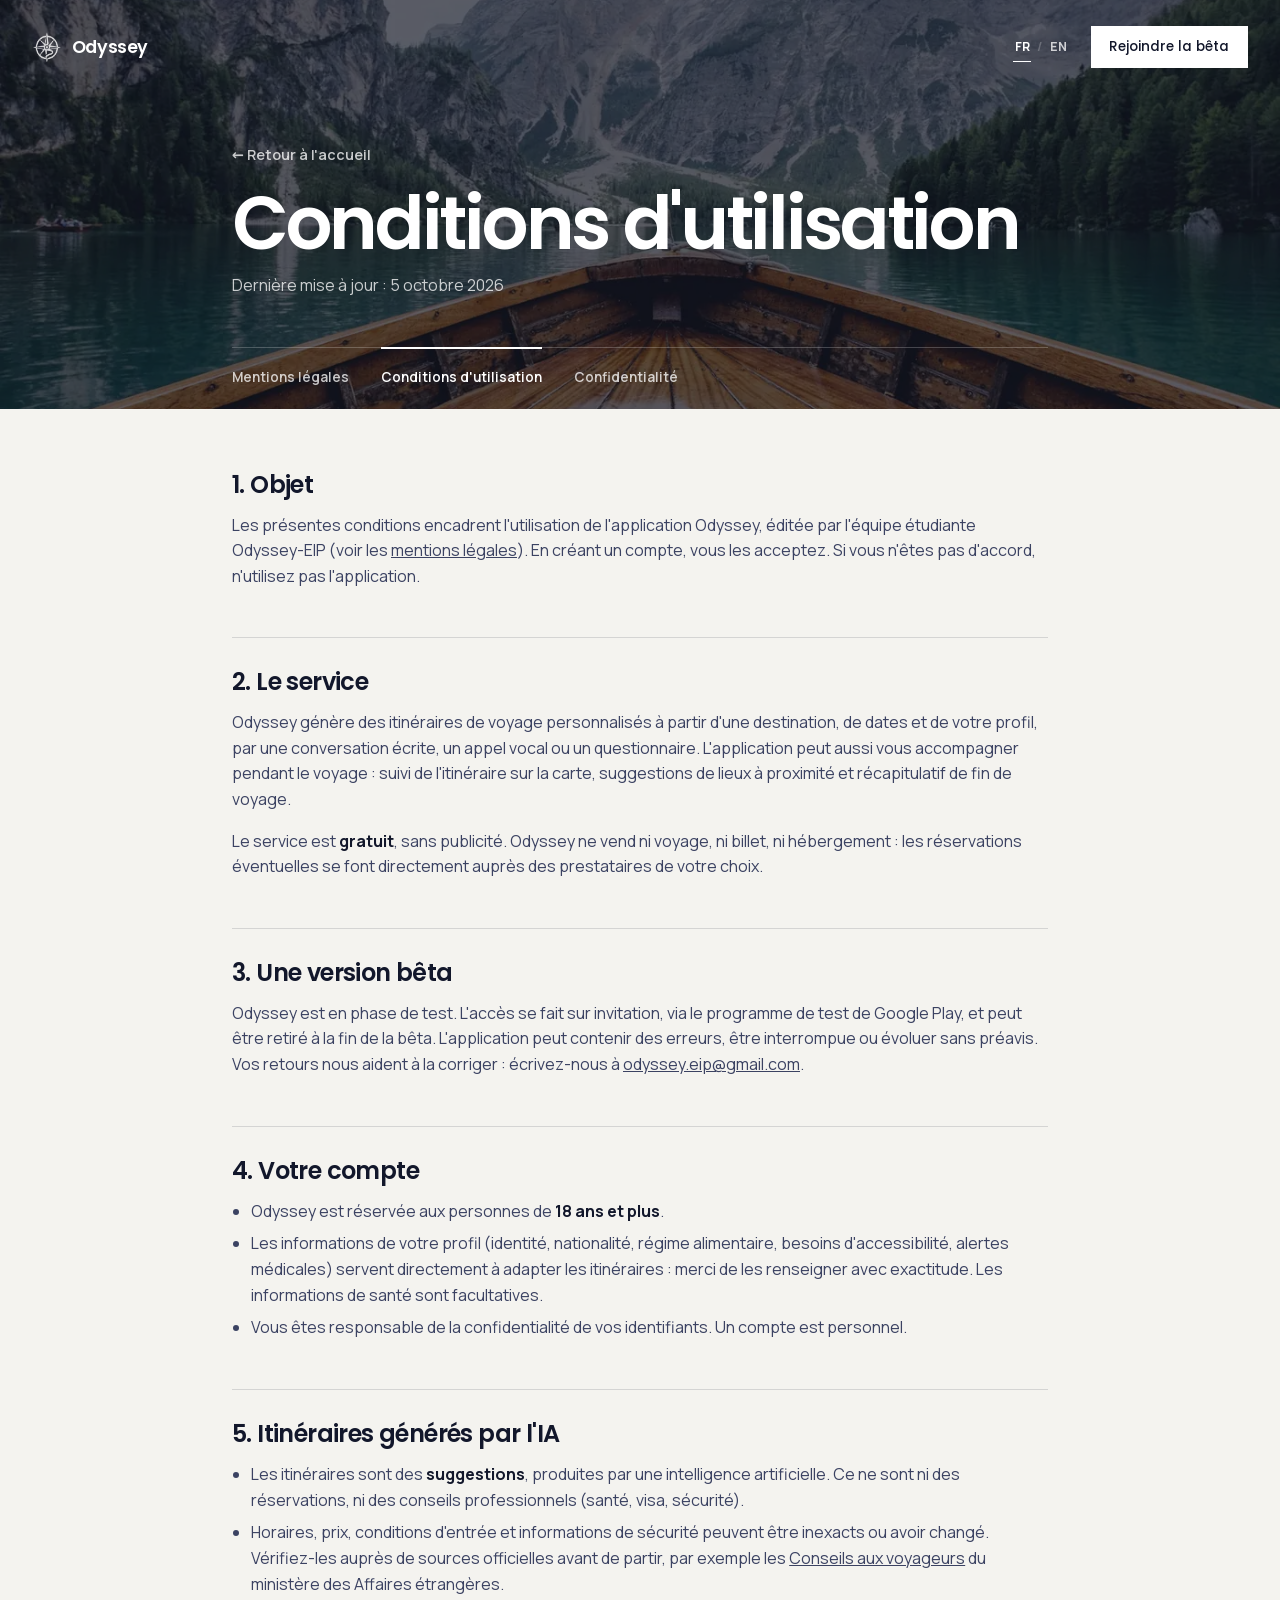
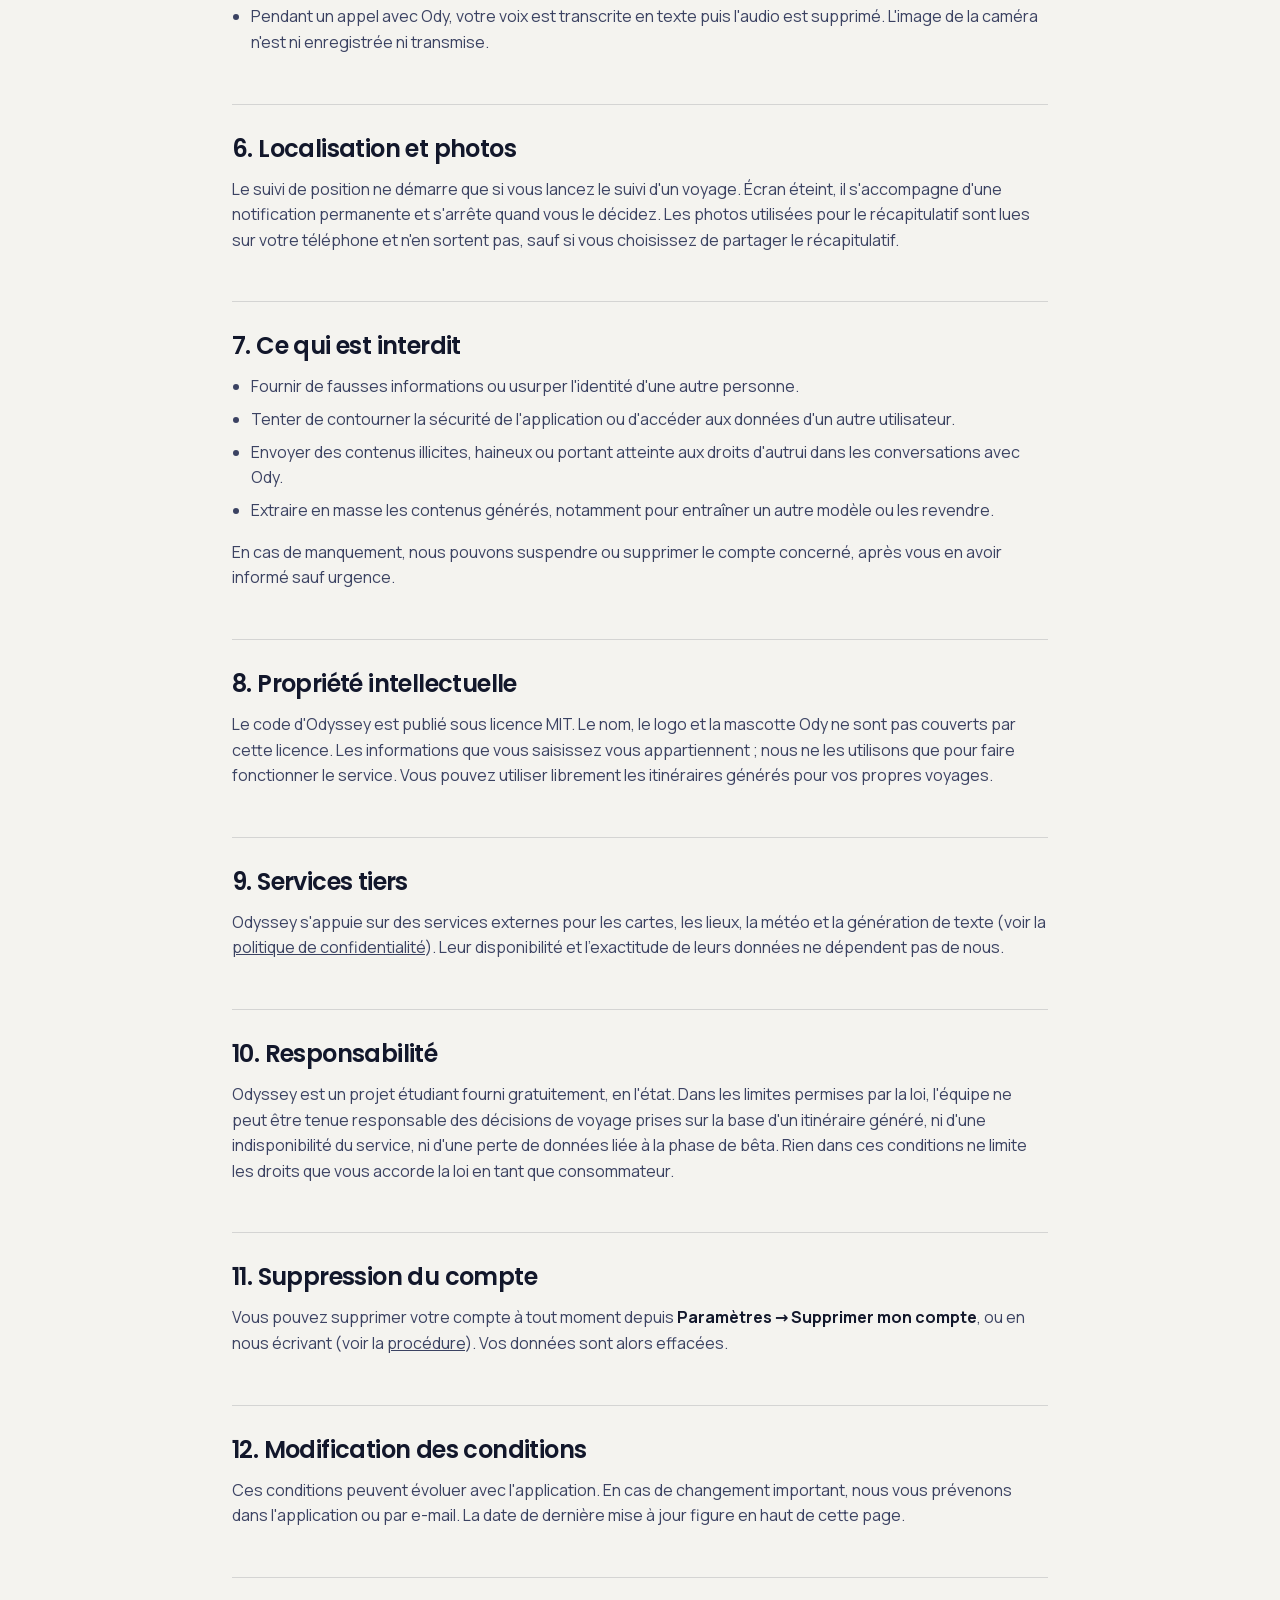
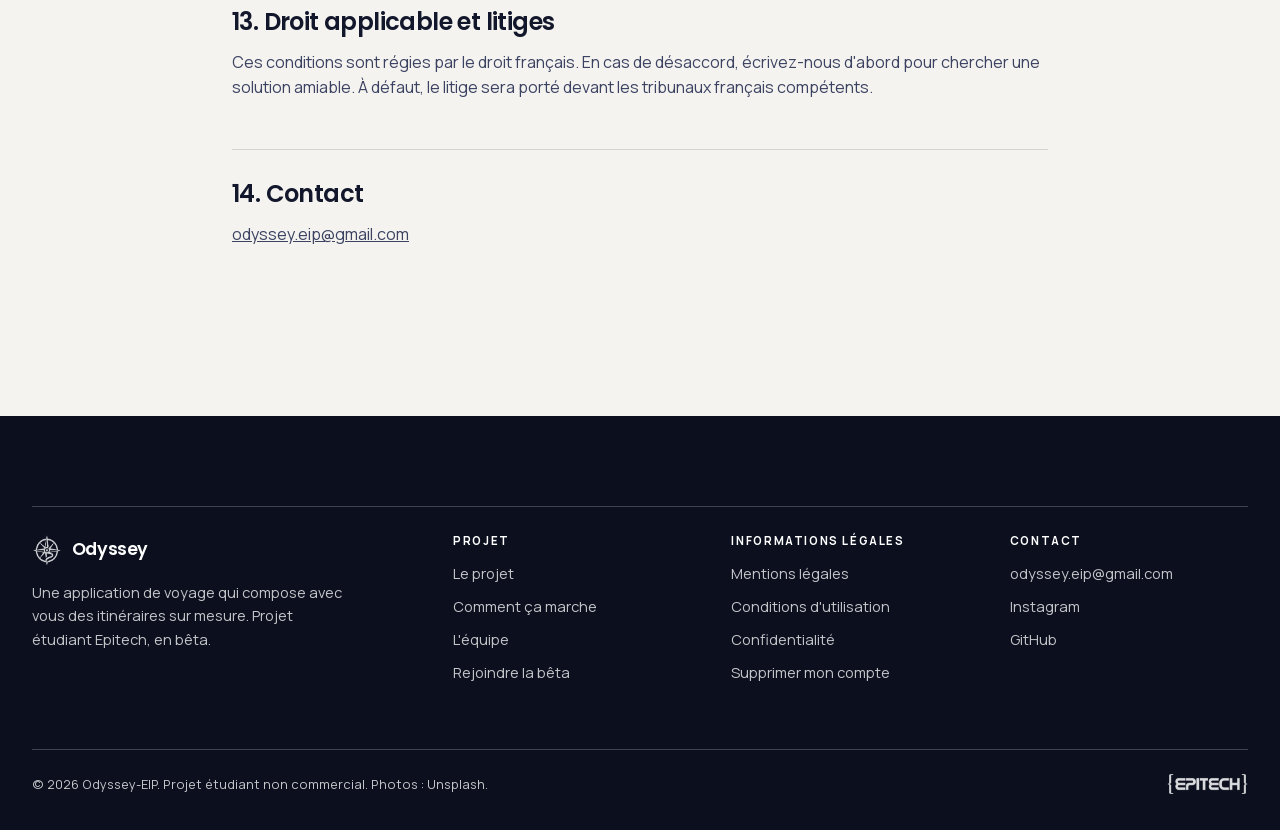
==== cgu.html @ 6dbe898b "feat: refonte de la landing, équipe, bêta et pages légales - page d'accueil éditoriale : photo plein" ====
<!DOCTYPE html>
<html lang="fr" data-title-fr="Conditions d'utilisation — Odyssey" data-title-en="Terms of use — Odyssey">
<head>
<meta charset="UTF-8">
<meta name="viewport" content="width=device-width, initial-scale=1.0">
<title>Conditions d'utilisation — Odyssey</title>
<meta name="description" content="Conditions générales d'utilisation de l'application Odyssey." data-fr="Conditions générales d'utilisation de l'application Odyssey." data-en="Terms of use of the Odyssey app.">
<meta name="theme-color" content="#0b0f1e">
<link rel="icon" type="image/png" href="assets/img/compass-ink.png">
<link rel="stylesheet" href="assets/site.css">
</head>
<body>
<a class="skip" href="#contenu" data-fr="Aller au contenu" data-en="Skip to content">Aller au contenu</a>

<header class="legal-head">
  <img src="assets/img/lake-1400.webp" alt="">
  <nav class="nav" aria-label="Navigation principale" data-aria-fr="Navigation principale" data-aria-en="Main navigation">
    <a class="brand" href="./">
      <img src="assets/img/compass-white.png" alt="" width="34" height="34">
      <span>Odyssey</span>
    </a>
    <div class="nav-right">
      <div class="lang-switch" role="group" aria-label="Langue" data-aria-fr="Langue" data-aria-en="Language">
        <button type="button" class="lang-btn" data-lang="fr" aria-pressed="true">FR</button>
        <span aria-hidden="true">/</span>
        <button type="button" class="lang-btn" data-lang="en" aria-pressed="false">EN</button>
      </div>
      <a class="btn btn-light" href="./#beta"><span data-fr="Rejoindre la bêta" data-en="Join the beta">Rejoindre la bêta</span></a>
    </div>
  </nav>
  <div class="legal-title">
    <a class="back" href="./" data-fr="← Retour à l'accueil" data-en="← Back to home">← Retour à l'accueil</a>
    <h1 data-fr="Conditions d'utilisation" data-en="Terms of use">Conditions d'utilisation</h1>
    <p data-fr="Dernière mise à jour : 5 octobre 2026" data-en="Last updated: October 5, 2026">Dernière mise à jour : 5 octobre 2026</p>
    <nav class="legal-tabs" aria-label="Documents" data-aria-fr="Documents" data-aria-en="Documents">
      <a href="mentions-legales.html" data-fr="Mentions légales" data-en="Legal notice">Mentions légales</a>
      <a href="cgu.html" aria-current="page" data-fr="Conditions d'utilisation" data-en="Terms of use">Conditions d'utilisation</a>
      <a href="confidentialite.html" data-fr="Confidentialité" data-en="Privacy">Confidentialité</a>
    </nav>
  </div>
</header>

<main class="legal" id="contenu">
<div data-lang-block="fr" lang="fr">
<section>
    <h2>1. Objet</h2>
    <p>Les présentes conditions encadrent l'utilisation de l'application Odyssey, éditée par l'équipe étudiante Odyssey-EIP (voir les <a href="mentions-legales.html">mentions légales</a>). En créant un compte, vous les acceptez. Si vous n'êtes pas d'accord, n'utilisez pas l'application.</p>
  </section>

  <section>
    <h2>2. Le service</h2>
    <p>Odyssey génère des itinéraires de voyage personnalisés à partir d'une destination, de dates et de votre profil, par une conversation écrite, un appel vocal ou un questionnaire. L'application peut aussi vous accompagner pendant le voyage : suivi de l'itinéraire sur la carte, suggestions de lieux à proximité et récapitulatif de fin de voyage.</p>
    <p>Le service est <strong>gratuit</strong>, sans publicité. Odyssey ne vend ni voyage, ni billet, ni hébergement : les réservations éventuelles se font directement auprès des prestataires de votre choix.</p>
  </section>

  <section>
    <h2>3. Une version bêta</h2>
    <p>Odyssey est en phase de test. L'accès se fait sur invitation, via le programme de test de Google Play, et peut être retiré à la fin de la bêta. L'application peut contenir des erreurs, être interrompue ou évoluer sans préavis. Vos retours nous aident à la corriger : écrivez-nous à <a href="mailto:odyssey.eip@gmail.com">odyssey.eip@gmail.com</a>.</p>
  </section>

  <section>
    <h2>4. Votre compte</h2>
    <ul>
      <li>Odyssey est réservée aux personnes de <strong>18 ans et plus</strong>.</li>
      <li>Les informations de votre profil (identité, nationalité, régime alimentaire, besoins d'accessibilité, alertes médicales) servent directement à adapter les itinéraires : merci de les renseigner avec exactitude. Les informations de santé sont facultatives.</li>
      <li>Vous êtes responsable de la confidentialité de vos identifiants. Un compte est personnel.</li>
    </ul>
  </section>

  <section>
    <h2>5. Itinéraires générés par l'IA</h2>
    <ul>
      <li>Les itinéraires sont des <strong>suggestions</strong>, produites par une intelligence artificielle. Ce ne sont ni des réservations, ni des conseils professionnels (santé, visa, sécurité).</li>
      <li>Horaires, prix, conditions d'entrée et informations de sécurité peuvent être inexacts ou avoir changé. Vérifiez-les auprès de sources officielles avant de partir, par exemple les <a href="https://www.diplomatie.gouv.fr/fr/conseils-aux-voyageurs/" rel="noopener">Conseils aux voyageurs</a> du ministère des Affaires étrangères.</li>
      <li>Pendant un appel avec Ody, votre voix est transcrite en texte puis l'audio est supprimé. L'image de la caméra n'est ni enregistrée ni transmise.</li>
    </ul>
  </section>

  <section>
    <h2>6. Localisation et photos</h2>
    <p>Le suivi de position ne démarre que si vous lancez le suivi d'un voyage. Écran éteint, il s'accompagne d'une notification permanente et s'arrête quand vous le décidez. Les photos utilisées pour le récapitulatif sont lues sur votre téléphone et n'en sortent pas, sauf si vous choisissez de partager le récapitulatif.</p>
  </section>

  <section>
    <h2>7. Ce qui est interdit</h2>
    <ul>
      <li>Fournir de fausses informations ou usurper l'identité d'une autre personne.</li>
      <li>Tenter de contourner la sécurité de l'application ou d'accéder aux données d'un autre utilisateur.</li>
      <li>Envoyer des contenus illicites, haineux ou portant atteinte aux droits d'autrui dans les conversations avec Ody.</li>
      <li>Extraire en masse les contenus générés, notamment pour entraîner un autre modèle ou les revendre.</li>
    </ul>
    <p>En cas de manquement, nous pouvons suspendre ou supprimer le compte concerné, après vous en avoir informé sauf urgence.</p>
  </section>

  <section>
    <h2>8. Propriété intellectuelle</h2>
    <p>Le code d'Odyssey est publié sous licence MIT. Le nom, le logo et la mascotte Ody ne sont pas couverts par cette licence. Les informations que vous saisissez vous appartiennent ; nous ne les utilisons que pour faire fonctionner le service. Vous pouvez utiliser librement les itinéraires générés pour vos propres voyages.</p>
  </section>

  <section>
    <h2>9. Services tiers</h2>
    <p>Odyssey s'appuie sur des services externes pour les cartes, les lieux, la météo et la génération de texte (voir la <a href="confidentialite.html">politique de confidentialité</a>). Leur disponibilité et l'exactitude de leurs données ne dépendent pas de nous.</p>
  </section>

  <section>
    <h2>10. Responsabilité</h2>
    <p>Odyssey est un projet étudiant fourni gratuitement, en l'état. Dans les limites permises par la loi, l'équipe ne peut être tenue responsable des décisions de voyage prises sur la base d'un itinéraire généré, ni d'une indisponibilité du service, ni d'une perte de données liée à la phase de bêta. Rien dans ces conditions ne limite les droits que vous accorde la loi en tant que consommateur.</p>
  </section>

  <section>
    <h2>11. Suppression du compte</h2>
    <p>Vous pouvez supprimer votre compte à tout moment depuis <strong>Paramètres → Supprimer mon compte</strong>, ou en nous écrivant (voir la <a href="confidentialite.html#suppression">procédure</a>). Vos données sont alors effacées.</p>
  </section>

  <section>
    <h2>12. Modification des conditions</h2>
    <p>Ces conditions peuvent évoluer avec l'application. En cas de changement important, nous vous prévenons dans l'application ou par e-mail. La date de dernière mise à jour figure en haut de cette page.</p>
  </section>

  <section>
    <h2>13. Droit applicable et litiges</h2>
    <p>Ces conditions sont régies par le droit français. En cas de désaccord, écrivez-nous d'abord pour chercher une solution amiable. À défaut, le litige sera porté devant les tribunaux français compétents.</p>
  </section>

  <section>
    <h2>14. Contact</h2>
    <p><a href="mailto:odyssey.eip@gmail.com">odyssey.eip@gmail.com</a></p>
  </section>
</div>

<div data-lang-block="en" lang="en" hidden>
<section>
    <h2>1. Purpose</h2>
    <p>These terms govern the use of the Odyssey app, published by the Odyssey-EIP student team (see the <a href="mentions-legales.html?lang=en">legal notice</a>). By creating an account, you accept them. If you disagree, do not use the app.</p>
  </section>

  <section>
    <h2>2. The service</h2>
    <p>Odyssey generates personalized travel itineraries from a destination, dates and your profile, through a written conversation, a voice call or a questionnaire. The app can also accompany you during the trip: following your itinerary on the map, nearby place suggestions and an end-of-trip recap.</p>
    <p>The service is <strong>free</strong> and ad-free. Odyssey sells no trips, tickets or accommodation: any bookings are made directly with the providers of your choice.</p>
  </section>

  <section>
    <h2>3. A beta version</h2>
    <p>Odyssey is in testing. Access is by invitation, through Google Play's testing program, and may be withdrawn when the beta ends. The app may contain errors, be interrupted or change without notice. Your feedback helps us fix it: write to <a href="mailto:odyssey.eip@gmail.com">odyssey.eip@gmail.com</a>.</p>
  </section>

  <section>
    <h2>4. Your account</h2>
    <ul>
      <li>Odyssey is intended for people aged <strong>18 and over</strong>.</li>
      <li>Your profile information (identity, nationality, diet, accessibility needs, medical alerts) is used directly to adapt itineraries: please keep it accurate. Health information is optional.</li>
      <li>You are responsible for keeping your credentials confidential. An account is personal.</li>
    </ul>
  </section>

  <section>
    <h2>5. AI-generated itineraries</h2>
    <ul>
      <li>Itineraries are <strong>suggestions</strong> produced by artificial intelligence. They are neither bookings nor professional advice (health, visa, safety).</li>
      <li>Opening hours, prices, entry requirements and safety information may be inaccurate or out of date. Check them with official sources before you leave, such as your government's travel advice.</li>
      <li>During a call with Ody, your voice is transcribed to text and the audio is then deleted. The camera image is neither recorded nor transmitted.</li>
    </ul>
  </section>

  <section>
    <h2>6. Location and photos</h2>
    <p>Location tracking only starts when you start tracking a trip. With the screen off, it runs with a persistent notification and stops whenever you decide. Photos used for the recap are read on your phone and never leave it, unless you choose to share the recap.</p>
  </section>

  <section>
    <h2>7. What is not allowed</h2>
    <ul>
      <li>Providing false information or impersonating someone else.</li>
      <li>Trying to bypass the app's security or access another user's data.</li>
      <li>Sending unlawful or hateful content, or content that infringes the rights of others, in conversations with Ody.</li>
      <li>Bulk-extracting generated content, in particular to train another model or resell it.</li>
    </ul>
    <p>If these rules are broken, we may suspend or delete the account concerned, after informing you except in urgent cases.</p>
  </section>

  <section>
    <h2>8. Intellectual property</h2>
    <p>Odyssey's code is released under the MIT license. The name, the logo and the Ody mascot are not covered by that license. The information you enter belongs to you; we only use it to run the service. You may freely use generated itineraries for your own trips.</p>
  </section>

  <section>
    <h2>9. Third-party services</h2>
    <p>Odyssey relies on external services for maps, places, weather and text generation (see the <a href="confidentialite.html?lang=en">privacy policy</a>). Their availability and the accuracy of their data are outside our control.</p>
  </section>

  <section>
    <h2>10. Liability</h2>
    <p>Odyssey is a student project provided free of charge, as is. To the extent permitted by law, the team cannot be held liable for travel decisions based on a generated itinerary, for service unavailability, or for data loss related to the beta. Nothing in these terms limits your statutory rights as a consumer.</p>
  </section>

  <section>
    <h2>11. Deleting your account</h2>
    <p>You can delete your account at any time from <strong>Settings → Delete my account</strong>, or by writing to us (see the <a href="confidentialite.html?lang=en#deletion">procedure</a>). Your data is then erased.</p>
  </section>

  <section>
    <h2>12. Changes to these terms</h2>
    <p>These terms may change as the app evolves. For any significant change, we will let you know in the app or by email. The last update date is shown at the top of this page.</p>
  </section>

  <section>
    <h2>13. Governing law and disputes</h2>
    <p>These terms are governed by French law. If you disagree with us, please write to us first so we can look for an amicable solution. Failing that, the dispute will be brought before the competent French courts.</p>
  </section>

  <section>
    <h2>14. Contact</h2>
    <p><a href="mailto:odyssey.eip@gmail.com">odyssey.eip@gmail.com</a></p>
  </section>
</div>
</main>

<footer class="footer">
  <div class="wrap">
    <div class="footer-grid">
      <div>
        <a class="brand" href="./"><img src="assets/img/compass-white.png" alt="" width="34" height="34"><span>Odyssey</span></a>
        <p class="footer-tag" data-fr="Une application de voyage qui compose avec vous des itinéraires sur mesure. Projet étudiant Epitech, en bêta." data-en="A travel app that builds tailor-made itineraries with you. An Epitech student project, in beta.">Une application de voyage qui compose avec vous des itinéraires sur mesure. Projet étudiant Epitech, en bêta.</p>
      </div>
      <div>
        <h4 data-fr="Projet" data-en="Project">Projet</h4>
        <ul>
          <li><a href="./#projet" data-fr="Le projet" data-en="The project">Le projet</a></li>
          <li><a href="./#fonctionnement" data-fr="Comment ça marche" data-en="How it works">Comment ça marche</a></li>
          <li><a href="./#equipe" data-fr="L'équipe" data-en="The team">L'équipe</a></li>
          <li><a href="./#beta" data-fr="Rejoindre la bêta" data-en="Join the beta">Rejoindre la bêta</a></li>
        </ul>
      </div>
      <div>
        <h4 data-fr="Informations légales" data-en="Legal">Informations légales</h4>
        <ul>
          <li><a href="mentions-legales.html" data-fr="Mentions légales" data-en="Legal notice">Mentions légales</a></li>
          <li><a href="cgu.html" data-fr="Conditions d'utilisation" data-en="Terms of use">Conditions d'utilisation</a></li>
          <li><a href="confidentialite.html" data-fr="Confidentialité" data-en="Privacy">Confidentialité</a></li>
          <li><a href="confidentialite.html#suppression" data-fr="Supprimer mon compte" data-en="Delete my account">Supprimer mon compte</a></li>
        </ul>
      </div>
      <div>
        <h4>Contact</h4>
        <ul>
          <li><a href="mailto:odyssey.eip@gmail.com">odyssey.eip@gmail.com</a></li>
          <li><a href="https://www.instagram.com/odysseyy_fr/" rel="noopener" target="_blank">Instagram</a></li>
          <li><a href="https://github.com/Odyssey-EIP" rel="noopener" target="_blank">GitHub</a></li>
        </ul>
      </div>
    </div>
    <div class="footer-bottom">
      <span data-fr="© 2026 Odyssey-EIP. Projet étudiant non commercial. Photos : Unsplash." data-en="© 2026 Odyssey-EIP. Non-commercial student project. Photos: Unsplash.">© 2026 Odyssey-EIP. Projet étudiant non commercial. Photos : Unsplash.</span>
      <img src="assets/img/epitech-white.png" alt="Epitech" width="81" height="20">
    </div>
  </div>
</footer>

<script src="assets/site.js"></script>
</body>
</html>
---- assets/site.css ----
/* Polices hébergées sur le site : aucune requête vers Google Fonts. */
@font-face{font-family:'Poppins';font-style:normal;font-weight:500;font-display:swap;src:url(fonts/poppins-500.woff2) format('woff2');}
@font-face{font-family:'Poppins';font-style:normal;font-weight:600;font-display:swap;src:url(fonts/poppins-600.woff2) format('woff2');}
@font-face{font-family:'Poppins';font-style:normal;font-weight:700;font-display:swap;src:url(fonts/poppins-700.woff2) format('woff2');}
@font-face{font-family:'Manrope';font-style:normal;font-weight:400 700;font-display:swap;src:url(fonts/manrope.woff2) format('woff2');}
@font-face{font-family:'Instrument Serif';font-style:italic;font-weight:400;font-display:swap;src:url(fonts/instrument-serif-italic.woff2) format('woff2');}

:root{
  --ink:#12172b;
  --ink-soft:#3b4262;
  --muted:#5d6584;
  --paper:#f4f3ef;
  --surface:#ffffff;
  --line:rgba(18,23,43,0.14);
  --deep:#023e8a;
  --violet:#46398a;
  --sun:#f2a93b;
  /* Texte et voiles posés sur les photos : identiques en clair et en sombre. */
  --on-photo:#ffffff;
  --on-photo-soft:rgba(255,255,255,0.76);
  --on-photo-line:rgba(255,255,255,0.22);
  --scrim:rgba(8,11,24,0.5);
  --scrim-strong:rgba(8,11,24,0.85);
  --bezel:#0d0f17;
  --night:#0b0f1e;
  --night-soft:#141a30;
  --shadow:0 40px 70px -30px rgba(10,14,31,0.55);
  --ease:cubic-bezier(.16,1,.3,1);
  --font-head:'Poppins',ui-sans-serif,system-ui,sans-serif;
  --font-body:'Manrope',ui-sans-serif,system-ui,sans-serif;
  --font-accent:'Instrument Serif',ui-serif,Georgia,serif;
}
@media (prefers-color-scheme: dark){
  :root:not([data-theme="light"]){
    --ink:#eef0f7;
    --ink-soft:#c3c8dc;
    --muted:#959cb8;
    --paper:#0b0f1e;
    --surface:#141a30;
    --line:rgba(238,240,247,0.14);
  }
}
:root[data-theme="dark"]{
  --ink:#eef0f7;
  --ink-soft:#c3c8dc;
  --muted:#959cb8;
  --paper:#0b0f1e;
  --surface:#141a30;
  --line:rgba(238,240,247,0.14);
}

*{box-sizing:border-box;}
html{-webkit-text-size-adjust:100%;}
body{margin:0;background:var(--paper);color:var(--ink);font-family:var(--font-body);font-size:1rem;line-height:1.6;-webkit-font-smoothing:antialiased;overflow-x:clip;}
img{max-width:100%;display:block;}
a{color:inherit;}
h1,h2,h3{font-family:var(--font-head);font-weight:600;letter-spacing:-0.035em;line-height:1;margin:0;}
h1 em,h2 em,h3 em{font-family:var(--font-accent);font-style:italic;font-weight:400;letter-spacing:-0.01em;}
p{margin:0;}
.wrap{max-width:1320px;margin:0 auto;padding:0 32px;}
.skip{position:absolute;left:-999px;top:0;background:var(--surface);color:var(--ink);padding:.6rem 1rem;z-index:50;}
.skip:focus{left:12px;top:12px;}
:focus-visible{outline:2px solid var(--sun);outline-offset:3px;}

/* ---------- Libellés de section : numéro + filet, pas de capsule ---------- */
.label{display:flex;align-items:baseline;gap:14px;font-size:.74rem;font-weight:700;letter-spacing:.16em;text-transform:uppercase;color:var(--muted);}
.label .n{font-family:var(--font-accent);font-style:italic;font-weight:400;font-size:1.25rem;letter-spacing:0;text-transform:none;color:var(--ink);}
.on-photo .label{color:var(--on-photo-soft);}
.on-photo .label .n{color:var(--on-photo);}

/* ---------- Boutons : rectangles nets, flèche qui glisse ---------- */
.btn{position:relative;display:inline-flex;align-items:center;gap:.9rem;min-height:52px;padding:0 1.4rem;font-family:var(--font-head);font-weight:500;font-size:.95rem;text-decoration:none;border:1px solid transparent;cursor:pointer;}
.btn .arrow{width:18px;height:18px;flex:none;transition:transform .5s var(--ease);}
.btn:hover .arrow{transform:translateX(5px);}
.btn-light{background:var(--on-photo);color:#12172b;}
.btn-line{color:var(--on-photo);border-color:var(--on-photo-line);transition:border-color .3s ease;}
.btn-line:hover{border-color:var(--on-photo);}
.link-under{display:inline-flex;align-items:center;gap:.6rem;font-weight:600;text-decoration:none;background:linear-gradient(currentColor,currentColor) 0 100%/100% 1px no-repeat;padding-bottom:3px;transition:background-size .5s var(--ease);}
.link-under:hover{background-size:0 1px;background-position:100% 100%;}

/* ---------- Navigation ---------- */
.nav{position:relative;z-index:20;display:flex;align-items:center;justify-content:space-between;gap:1rem;max-width:1320px;margin:0 auto;padding:26px 32px;color:var(--on-photo);}
.nav-fixed{position:fixed;top:0;left:0;right:0;max-width:none;transition:transform .6s var(--ease),background-color .4s ease,padding .4s ease;}
.nav-fixed.is-solid{background:rgba(11,15,30,0.88);backdrop-filter:blur(14px);-webkit-backdrop-filter:blur(14px);padding-top:14px;padding-bottom:14px;}
.nav-fixed.is-hidden{transform:translateY(-100%);}
.brand{display:flex;align-items:center;gap:.6rem;text-decoration:none;color:var(--on-photo);}
.brand img{width:30px;height:30px;}
.brand span{font-family:var(--font-head);font-weight:600;font-size:1.1rem;letter-spacing:-0.02em;}
.nav-links{display:flex;gap:2.2rem;list-style:none;margin:0;padding:0;}
.nav-links a{text-decoration:none;font-size:.88rem;font-weight:600;color:var(--on-photo-soft);transition:color .3s ease;}
.nav-links a:hover{color:var(--on-photo);}
.nav-right{display:flex;align-items:center;gap:1.4rem;}
.lang-switch{display:flex;align-items:center;gap:.35rem;font-size:.78rem;font-weight:700;letter-spacing:.06em;color:var(--on-photo-line);}
.lang-btn{appearance:none;border:0;background:none;padding:.3rem .1rem;color:var(--on-photo-soft);font:inherit;cursor:pointer;border-bottom:1px solid transparent;}
.lang-btn[aria-pressed="true"]{color:var(--on-photo);border-bottom-color:var(--on-photo);}
.nav .btn{min-height:42px;padding:0 1.1rem;font-size:.85rem;}

/* ---------- Hero ---------- */
.hero{position:relative;height:100svh;min-height:640px;color:var(--on-photo);background:var(--night);overflow:hidden;}
.hero-media{position:absolute;inset:0;will-change:transform;}
.hero-bg{width:100%;height:100%;object-fit:cover;object-position:center 60%;}
.hero::before{content:"";position:absolute;inset:0;z-index:1;background:linear-gradient(180deg,var(--scrim) 0%,rgba(8,11,24,0.1) 38%,var(--scrim-strong) 100%);}
.hero-body{position:absolute;z-index:2;left:0;right:0;bottom:0;padding-bottom:56px;will-change:transform,opacity;}
.eyebrow{display:flex;align-items:center;gap:14px;font-size:.78rem;font-weight:700;letter-spacing:.16em;text-transform:uppercase;color:var(--on-photo-soft);}
.eyebrow::before{content:"";width:40px;height:1px;background:currentColor;}
.hero h1{font-size:clamp(3.6rem,12.5vw,12rem);font-weight:700;letter-spacing:-0.05em;line-height:.92;margin:28px 0 40px;}
.hero h1 .line{display:block;}
.hero h1 em{font-weight:400;letter-spacing:-0.02em;}
.hero-row{display:grid;grid-template-columns:minmax(0,1fr) auto;gap:40px;align-items:end;padding-top:28px;border-top:1px solid var(--on-photo-line);}
.hero-row p{max-width:520px;color:var(--on-photo-soft);font-size:1.05rem;}
.hero-actions{display:flex;flex-wrap:wrap;gap:12px;}

/* ---------- Sections ---------- */
.section{padding:140px 0;}
.section-follow{padding-top:0;}
.sec-top{padding-top:20px;border-top:1px solid var(--line);margin-bottom:56px;display:flex;justify-content:space-between;gap:1rem;}
.sec-top .aside{font-size:.8rem;color:var(--muted);}
.on-photo .sec-top{border-top-color:var(--on-photo-line);}
.on-photo .sec-top .aside{color:var(--on-photo-soft);}
.sec-grid{display:grid;grid-template-columns:minmax(0,1.5fr) minmax(0,1fr);gap:64px;align-items:end;margin-bottom:80px;}
.sec-grid h2{font-size:clamp(2.6rem,6.4vw,5.6rem);}
.sec-grid p{color:var(--muted);font-size:1.1rem;max-width:460px;}

/* Scène : les téléphones posés sur un paysage, comme l'affiche.
   --p (0 → 1) suit le défilement : les téléphones s'écartent en entrant. */
.stage{--p:1;position:relative;height:min(92vh,820px);min-height:560px;overflow:hidden;background:var(--night);}
.stage-media{position:absolute;inset:-12% 0;will-change:transform;}
.stage-media img{width:100%;height:100%;object-fit:cover;}
.stage::after{content:"";position:absolute;inset:0;background:linear-gradient(180deg,rgba(8,11,24,0) 45%,var(--scrim) 100%);pointer-events:none;}
.phones{position:absolute;z-index:1;left:50%;bottom:0;display:flex;align-items:flex-end;transform:translateX(-50%);}
.phone{flex:none;width:270px;aspect-ratio:1080/1920;padding:9px;border-radius:40px;background:var(--bezel);box-shadow:var(--shadow);}
.phone img{width:100%;height:100%;object-fit:cover;border-radius:31px;}
.phones .phone:nth-child(1){transform:translate(calc(190px - 150px * var(--p)),calc(40px - 70px * var(--p))) rotate(calc(-8deg * var(--p)));}
.phones .phone:nth-child(2){position:relative;z-index:1;width:310px;transform:translateY(calc(220px - 160px * var(--p)));}
.phones .phone:nth-child(3){transform:translate(calc(-190px + 150px * var(--p)),calc(40px - 70px * var(--p))) rotate(calc(8deg * var(--p)));}
.stage-caption{position:absolute;z-index:2;left:32px;bottom:28px;color:var(--on-photo-soft);font-size:.8rem;font-weight:600;letter-spacing:.04em;}

.manifesto{display:grid;grid-template-columns:minmax(0,1fr) minmax(0,2fr);gap:64px;margin-top:120px;}
.manifesto .lead{font-family:var(--font-head);font-weight:500;font-size:clamp(1.5rem,3vw,2.5rem);line-height:1.22;letter-spacing:-0.025em;}
.manifesto .lead span + span{color:var(--muted);}

/* Bandeau de destinations qui glisse avec le défilement. */
.band{overflow:hidden;padding:0 0 140px;}
.band-track{display:flex;gap:.45em;white-space:nowrap;font-family:var(--font-head);font-weight:600;font-size:clamp(3.4rem,9vw,8.5rem);letter-spacing:-0.045em;line-height:1.1;will-change:transform;}
.band-track span:nth-child(even){font-family:var(--font-accent);font-style:italic;font-weight:400;letter-spacing:-0.01em;color:var(--muted);}

/* « Comment ça marche » : piste horizontale, épinglée pendant le défilement
   sur grand écran, glissée au doigt sur mobile. */
.how{position:relative;background:var(--night);color:var(--on-photo);}
.how-sticky{padding:120px 0 100px;}
.how.is-pinned .how-sticky{position:sticky;top:0;height:100vh;padding:0;display:flex;flex-direction:column;justify-content:center;overflow:hidden;}
.how-head{display:grid;grid-template-columns:minmax(0,1fr) auto;gap:40px;align-items:end;margin-bottom:48px;}
.how-head h2{font-size:clamp(2.4rem,5vw,4.4rem);margin-top:28px;}
.how-meta{display:flex;flex-direction:column;align-items:flex-end;gap:12px;font-size:.8rem;font-weight:700;letter-spacing:.14em;color:var(--on-photo-soft);}
.how-bar{width:180px;height:1px;background:var(--on-photo-line);position:relative;}
.how-bar i{position:absolute;inset:0;background:var(--on-photo);transform-origin:left;transform:scaleX(var(--hp,0));}
.how-track{display:flex;gap:24px;padding:0 max(32px,calc((100vw - 1320px) / 2 + 32px));will-change:transform;}
.how:not(.is-pinned) .how-track{overflow-x:auto;scroll-snap-type:x mandatory;scrollbar-width:none;}
.how:not(.is-pinned) .how-track::-webkit-scrollbar{display:none;}
.panel{position:relative;flex:none;width:min(560px,82vw);height:min(62vh,560px);min-height:440px;padding:36px;overflow:hidden;background:var(--night-soft);border:1px solid var(--on-photo-line);scroll-snap-align:center;display:flex;flex-direction:column;}
.panel .idx{font-family:var(--font-accent);font-style:italic;font-size:1.5rem;color:var(--sun);}
.panel h3{font-size:clamp(1.7rem,2.6vw,2.3rem);letter-spacing:-0.03em;margin:auto 0 14px;max-width:16ch;}
.panel p{color:var(--on-photo-soft);max-width:38ch;}
.panel-top h3{margin-top:28px;}
.panel-photo{border:0;}
.panel-photo > img{position:absolute;inset:0;width:100%;height:100%;object-fit:cover;transition:transform 1.2s var(--ease);}
.panel-photo:hover > img{transform:scale(1.04);}
.panel-photo::before{content:"";position:absolute;inset:0;z-index:1;background:linear-gradient(180deg,var(--scrim-strong) 0%,var(--scrim) 40%,rgba(8,11,24,0) 70%);}
.panel-photo > *:not(img){position:relative;z-index:2;}
.panel .phone{position:absolute;z-index:2;right:36px;bottom:-150px;width:200px;padding:7px;border-radius:30px;transform:rotate(-5deg);transition:transform .9s var(--ease);}
.panel .phone img{border-radius:24px;}
.panel:hover .phone{transform:rotate(-2deg) translateY(-14px);}
.panel-narrow{max-width:52%;}
.modes{list-style:none;margin:8px 0 0;padding:0;}
.modes li{display:grid;grid-template-columns:40px 1fr;padding:13px 0;border-top:1px solid var(--on-photo-line);}
.modes i{font-family:var(--font-accent);color:var(--on-photo-soft);}
.modes b{font-family:var(--font-head);font-weight:500;}
.modes span{grid-column:2;color:var(--on-photo-soft);font-size:.92rem;}
.panel-ody{position:absolute;right:30px;top:26px;width:78px;}

.facts{display:grid;grid-template-columns:repeat(4,1fr);gap:32px;}
.facts > div{padding-top:20px;border-top:1px solid var(--line);}
.facts strong{display:block;font-family:var(--font-head);font-weight:500;font-size:clamp(3rem,6vw,5rem);letter-spacing:-0.05em;line-height:1;}
.facts span{display:block;margin-top:.8rem;color:var(--muted);font-size:.92rem;}

/* Équipe : une liste, pas des cartes. */
.crew{position:relative;z-index:0;list-style:none;margin:0;padding:0;border-bottom:1px solid var(--line);}
.crew li{position:relative;display:grid;grid-template-columns:80px minmax(0,1fr) minmax(0,1fr);gap:24px;align-items:baseline;padding:28px 0;border-top:1px solid var(--line);}
.crew li::before{content:"";position:absolute;inset:0 -32px;background:var(--ink);transform:scaleY(0);transform-origin:bottom;transition:transform .6s var(--ease);z-index:-1;}
.crew .n{font-family:var(--font-accent);font-style:italic;font-size:1.3rem;color:var(--muted);transition:color .3s ease;}
.crew .name{font-family:var(--font-head);font-weight:500;font-size:clamp(1.6rem,3.4vw,2.8rem);letter-spacing:-0.035em;line-height:1.05;transition:transform .6s var(--ease),color .3s ease;}
.crew .role{color:var(--muted);text-align:right;transition:color .3s ease;}
.crew li:hover::before{transform:scaleY(1);}
.crew li:hover .name{transform:translateX(16px);color:var(--paper);}
.crew li:hover .role,.crew li:hover .n{color:var(--paper);}
.crew-foot{margin-top:28px;display:flex;justify-content:space-between;gap:1rem;flex-wrap:wrap;color:var(--muted);font-size:.92rem;}

/* Bêta. */
.beta{position:relative;color:var(--on-photo);background:var(--night);overflow:hidden;}
.beta-media{position:absolute;inset:-12% 0;will-change:transform;}
.beta-media img{width:100%;height:100%;object-fit:cover;}
.beta::before{content:"";position:absolute;inset:0;z-index:1;background:linear-gradient(90deg,var(--scrim-strong) 0%,var(--scrim) 60%,rgba(8,11,24,0.15) 100%);}
.beta .wrap{position:relative;z-index:2;padding-top:140px;padding-bottom:140px;}
.beta-grid{display:grid;grid-template-columns:minmax(0,1.1fr) minmax(0,1fr);gap:72px;align-items:end;}
.beta h2{font-size:clamp(2.8rem,7vw,6.2rem);margin-bottom:28px;}
.beta-intro{color:var(--on-photo-soft);font-size:1.1rem;max-width:480px;}
.steps{list-style:none;margin:0 0 36px;padding:0;counter-reset:s;border-bottom:1px solid var(--on-photo-line);}
.steps li{counter-increment:s;display:grid;grid-template-columns:48px 1fr;padding:20px 0;border-top:1px solid var(--on-photo-line);}
.steps li::before{content:"0" counter(s);font-family:var(--font-accent);font-style:italic;font-size:1.3rem;color:var(--sun);}
.steps strong{display:block;font-family:var(--font-head);font-weight:500;font-size:1.1rem;}
.steps span{color:var(--on-photo-soft);font-size:.94rem;}
.beta-actions{display:flex;flex-wrap:wrap;gap:12px;}
.beta-note{margin-top:24px;font-size:.85rem;color:var(--on-photo-soft);}

/* ---------- Pied de page ---------- */
.footer{background:var(--night);color:var(--on-photo-soft);padding:90px 0 36px;overflow:hidden;}
.footer-word{font-family:var(--font-head);font-weight:700;font-size:clamp(4rem,17vw,16rem);letter-spacing:-0.06em;line-height:.85;color:var(--on-photo);margin:0 0 70px;}
.footer-word em{font-family:var(--font-accent);font-weight:400;letter-spacing:-0.02em;}
.footer-grid{display:grid;grid-template-columns:1.6fr 1fr 1fr 1fr;gap:40px;padding-top:28px;border-top:1px solid var(--on-photo-line);}
.footer .brand{margin-bottom:1rem;}
.footer-tag{max-width:320px;font-size:.92rem;}
.footer h4{margin:0 0 1rem;font:700 .72rem/1 var(--font-body);letter-spacing:.14em;text-transform:uppercase;color:var(--on-photo);}
.footer ul{list-style:none;margin:0;padding:0;display:flex;flex-direction:column;gap:.6rem;font-size:.92rem;}
.footer a{text-decoration:none;}
.footer a:hover{color:var(--on-photo);text-decoration:underline;}
.footer-bottom{margin-top:64px;padding-top:24px;border-top:1px solid var(--on-photo-line);display:flex;justify-content:space-between;align-items:center;gap:1rem;flex-wrap:wrap;font-size:.8rem;}
.footer-bottom img{height:20px;width:auto;opacity:.85;}

/* ---------- Pages légales ---------- */
.legal-head{background:var(--night);color:var(--on-photo);position:relative;overflow:hidden;}
.legal-head > img{position:absolute;inset:0;width:100%;height:100%;object-fit:cover;opacity:.35;}
.legal-head .nav,.legal-head .legal-title{position:relative;z-index:1;}
.legal-title{max-width:880px;margin:0 auto;padding:48px 32px 0;}
.legal-title .back{color:var(--on-photo-soft);text-decoration:none;font-weight:600;font-size:.9rem;}
.legal-title .back:hover{color:var(--on-photo);}
.legal-title h1{font-size:clamp(2.6rem,7vw,4.6rem);letter-spacing:-0.045em;margin:1.2rem 0 .8rem;}
.legal-title p{color:var(--on-photo-soft);}
.legal-tabs{display:flex;flex-wrap:wrap;column-gap:2rem;margin-top:48px;border-top:1px solid var(--on-photo-line);}
.legal-tabs a{font-size:.85rem;font-weight:600;text-decoration:none;padding:18px 0 20px;color:var(--on-photo-soft);border-top:2px solid transparent;margin-top:-1px;}
.legal-tabs a:hover{color:var(--on-photo);}
.legal-tabs a[aria-current="page"]{color:var(--on-photo);border-top-color:var(--on-photo);}
.legal{max-width:880px;margin:0 auto;padding:64px 32px 120px;}
.legal section{padding:32px 0;border-top:1px solid var(--line);scroll-margin-top:20px;}
.legal section:first-child{border-top:0;padding-top:0;}
.legal h2{font-size:1.5rem;letter-spacing:-0.025em;margin:0 0 1rem;}
.legal h3{font-size:1.02rem;letter-spacing:-0.01em;margin:1.2rem 0 .5rem;}
.legal p,.legal ul,.legal .table-wrap{margin:0 0 1rem;color:var(--ink-soft);}
.legal ul{padding-left:1.2rem;}
.legal li{margin-bottom:.45rem;}
.legal strong{color:var(--ink);}
.legal .muted{color:var(--muted);font-size:.9rem;}
.legal table{width:100%;border-collapse:collapse;font-size:.92rem;}
.legal th,.legal td{text-align:left;vertical-align:top;padding:.65rem .5rem;border-top:1px solid var(--line);}
.legal th{color:var(--ink);}
.table-wrap{overflow-x:auto;}
.legal address{font-style:normal;}
[data-lang-block][hidden]{display:none;}

/* ---------- Mouvement ----------
   Tout est sous .motion, posée par le script quand l'utilisateur n'a pas
   demandé à réduire les animations : sans JS, la page reste lisible. */
.motion .reveal{opacity:0;transform:translateY(48px);transition:opacity 1s var(--ease),transform 1.2s var(--ease);transition-delay:calc(var(--d,0) * 90ms);}
.motion .reveal.is-in{opacity:1;transform:none;}
.motion .split .w{display:inline-block;overflow:hidden;vertical-align:top;padding-bottom:.12em;margin-bottom:-.12em;}
.motion .split .w > span{display:inline-block;transform:translateY(110%);transition:transform 1.1s var(--ease);transition-delay:calc(var(--i,0) * 55ms);}
.motion .split.is-in .w > span{transform:none;}
.motion .clip{clip-path:inset(14% 10% 14% 10%);transition:clip-path 1.5s var(--ease);}
.motion .clip.is-in{clip-path:inset(0 0 0 0);}
.motion .line-in{transform:scaleX(0);transform-origin:left;transition:transform 1.4s var(--ease);}
.motion .line-in.is-in{transform:none;}
.motion .hero-bg{animation:hero-zoom 2.6s var(--ease) both;}
@keyframes hero-zoom{from{transform:scale(1.18);}to{transform:scale(1.02);}}
.motion .hero .eyebrow,.motion .hero-row{opacity:0;transform:translateY(24px);transition:opacity 1s var(--ease) .8s,transform 1.2s var(--ease) .8s;}
.motion .hero.is-in .eyebrow,.motion .hero.is-in .hero-row{opacity:1;transform:none;}
.motion .hero.is-in .eyebrow{transition-delay:.15s;}

/* ---------- Responsive ---------- */
@media (max-width: 1080px){
  .nav-links{display:none;}
  .sec-grid,.beta-grid,.manifesto{grid-template-columns:1fr;gap:28px;}
  .footer-grid{grid-template-columns:1fr 1fr;}
}
@media (max-width: 720px){
  .wrap{padding:0 18px;}
  .nav{padding:16px 18px;}
  .nav .btn{display:none;}
  .section{padding:96px 0;}
  .section-follow{padding-top:0;}
  .sec-top{margin-bottom:36px;}
  .sec-grid{margin-bottom:48px;}
  .hero h1{margin:22px 0 28px;}
  .hero-row{grid-template-columns:1fr;gap:24px;}
  .hero-body{padding-bottom:32px;}
  .stage{height:600px;min-height:0;}
  .phone{width:180px;border-radius:30px;padding:7px;}
  .phone img{border-radius:24px;}
  .phones .phone:nth-child(1){transform:translate(calc(140px - 80px * var(--p)),calc(30px - 40px * var(--p))) rotate(calc(-8deg * var(--p)));}
  .phones .phone:nth-child(2){width:210px;transform:translateY(calc(160px - 120px * var(--p)));}
  .phones .phone:nth-child(3){transform:translate(calc(-140px + 80px * var(--p)),calc(30px - 40px * var(--p))) rotate(calc(8deg * var(--p)));}
  .stage-caption{left:18px;bottom:18px;}
  .manifesto{margin-top:72px;}
  .band{padding-bottom:96px;}
  .how-sticky{padding:96px 0 80px;}
  .how-head{grid-template-columns:1fr;gap:20px;}
  .how-meta{align-items:flex-start;}
  .how-track{padding:0 18px;gap:14px;scroll-padding:0 18px;}
  .panel{padding:26px;min-height:480px;scroll-snap-align:start;}
  .panel .phone{width:150px;right:20px;bottom:-100px;}
  .panel-narrow{max-width:none;}
  .facts{grid-template-columns:1fr 1fr;row-gap:40px;}
  .crew li{grid-template-columns:44px 1fr;gap:4px 12px;padding:22px 0;}
  .crew .role{grid-column:2;text-align:left;}
  .beta .wrap{padding-top:96px;padding-bottom:96px;}
  .beta::before{background:linear-gradient(180deg,var(--scrim) 0%,var(--scrim-strong) 100%);}
  .footer-grid{grid-template-columns:1fr;gap:32px;}
  .legal-title{padding:36px 18px 0;}
  .legal-tabs{column-gap:1.2rem;}
  .legal{padding:48px 18px 96px;}
}
@media (prefers-reduced-motion: reduce){
  .btn .arrow,.panel .phone,.panel-photo > img,.crew li::before,.crew .name{transition:none;}
}

/* Piste épinglée : plus compacte pour tenir dans la hauteur de l'écran. */
.how.is-pinned .sec-top{margin-bottom:28px;}
.how.is-pinned .how-head{margin-bottom:36px;}
.how.is-pinned .panel{height:min(54vh,520px);min-height:380px;}
.motion{scroll-behavior:smooth;}
.how .hint-pin{display:none;}
.how.is-pinned .hint-pin{display:inline;}
.how.is-pinned .hint-swipe{display:none;}
@media (max-width: 720px){
  .panel:not(.panel-photo) .phone,.panel-ody{display:none;}
}
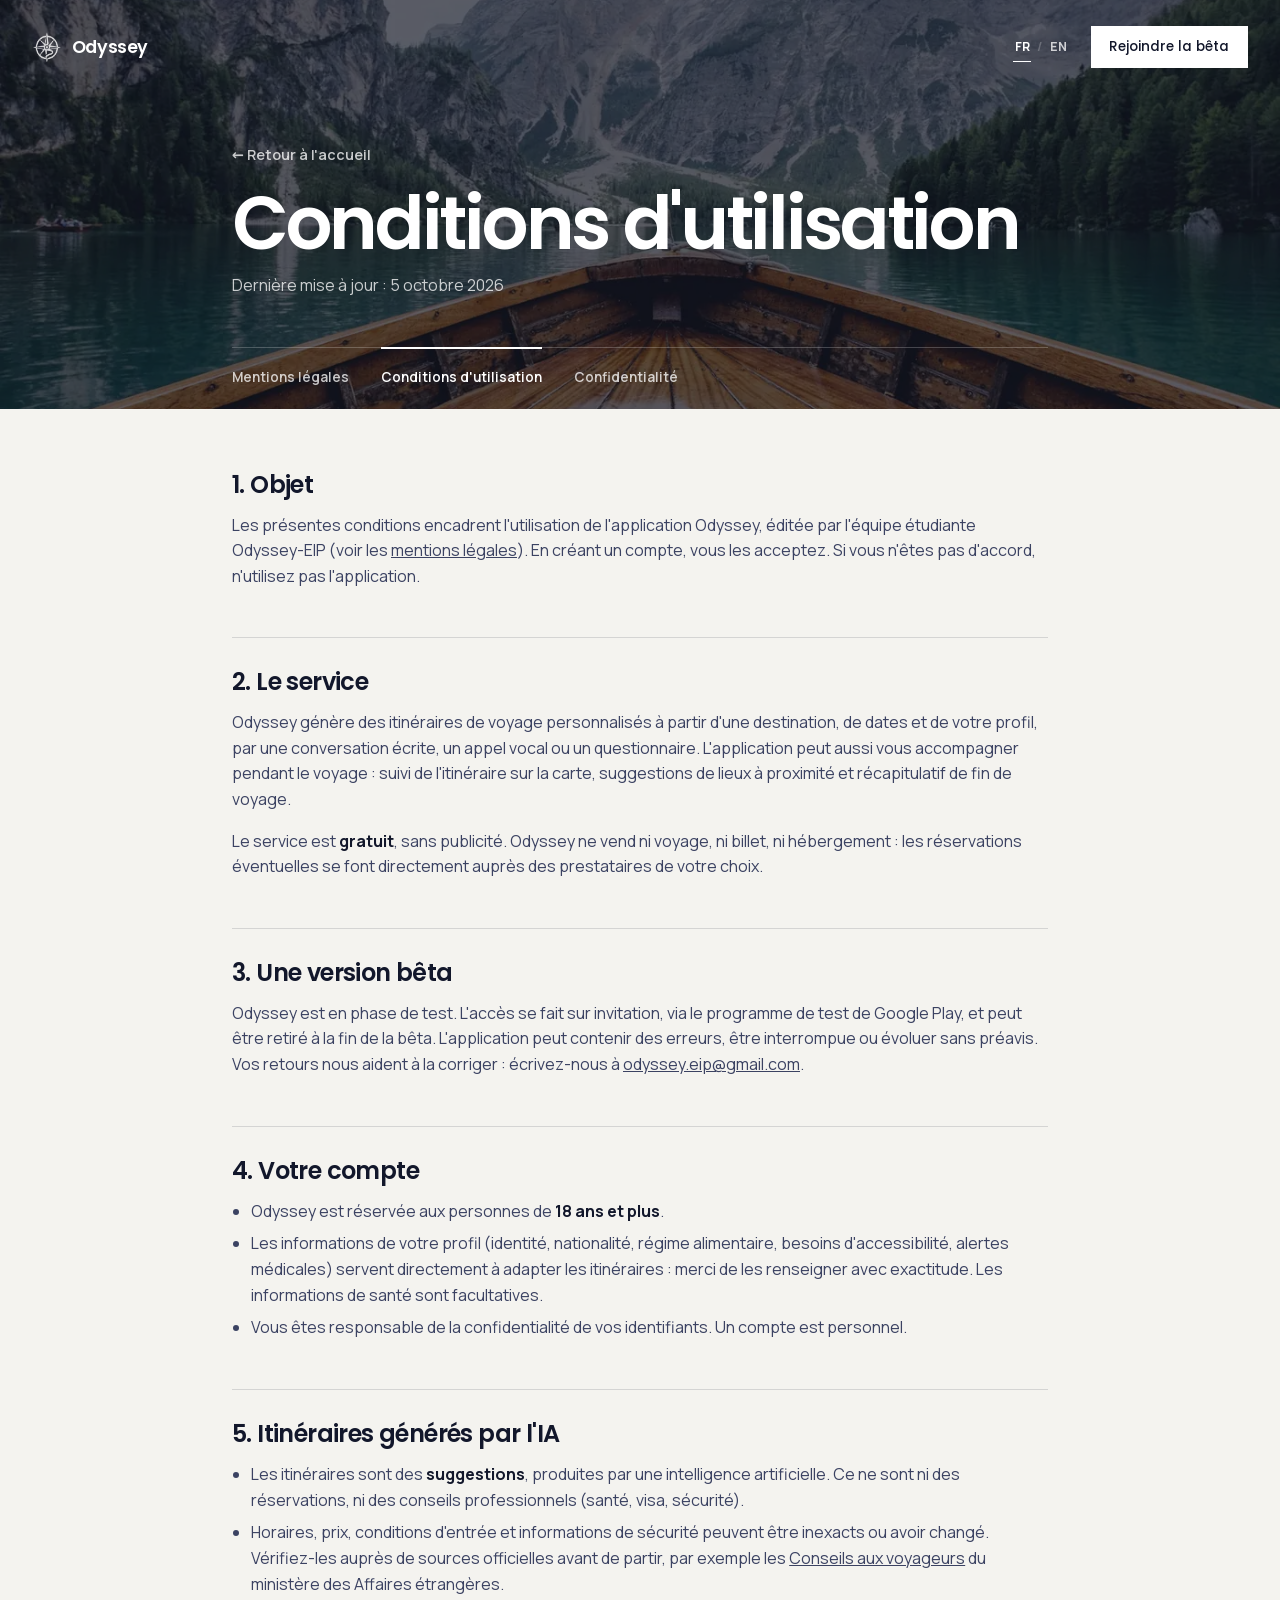
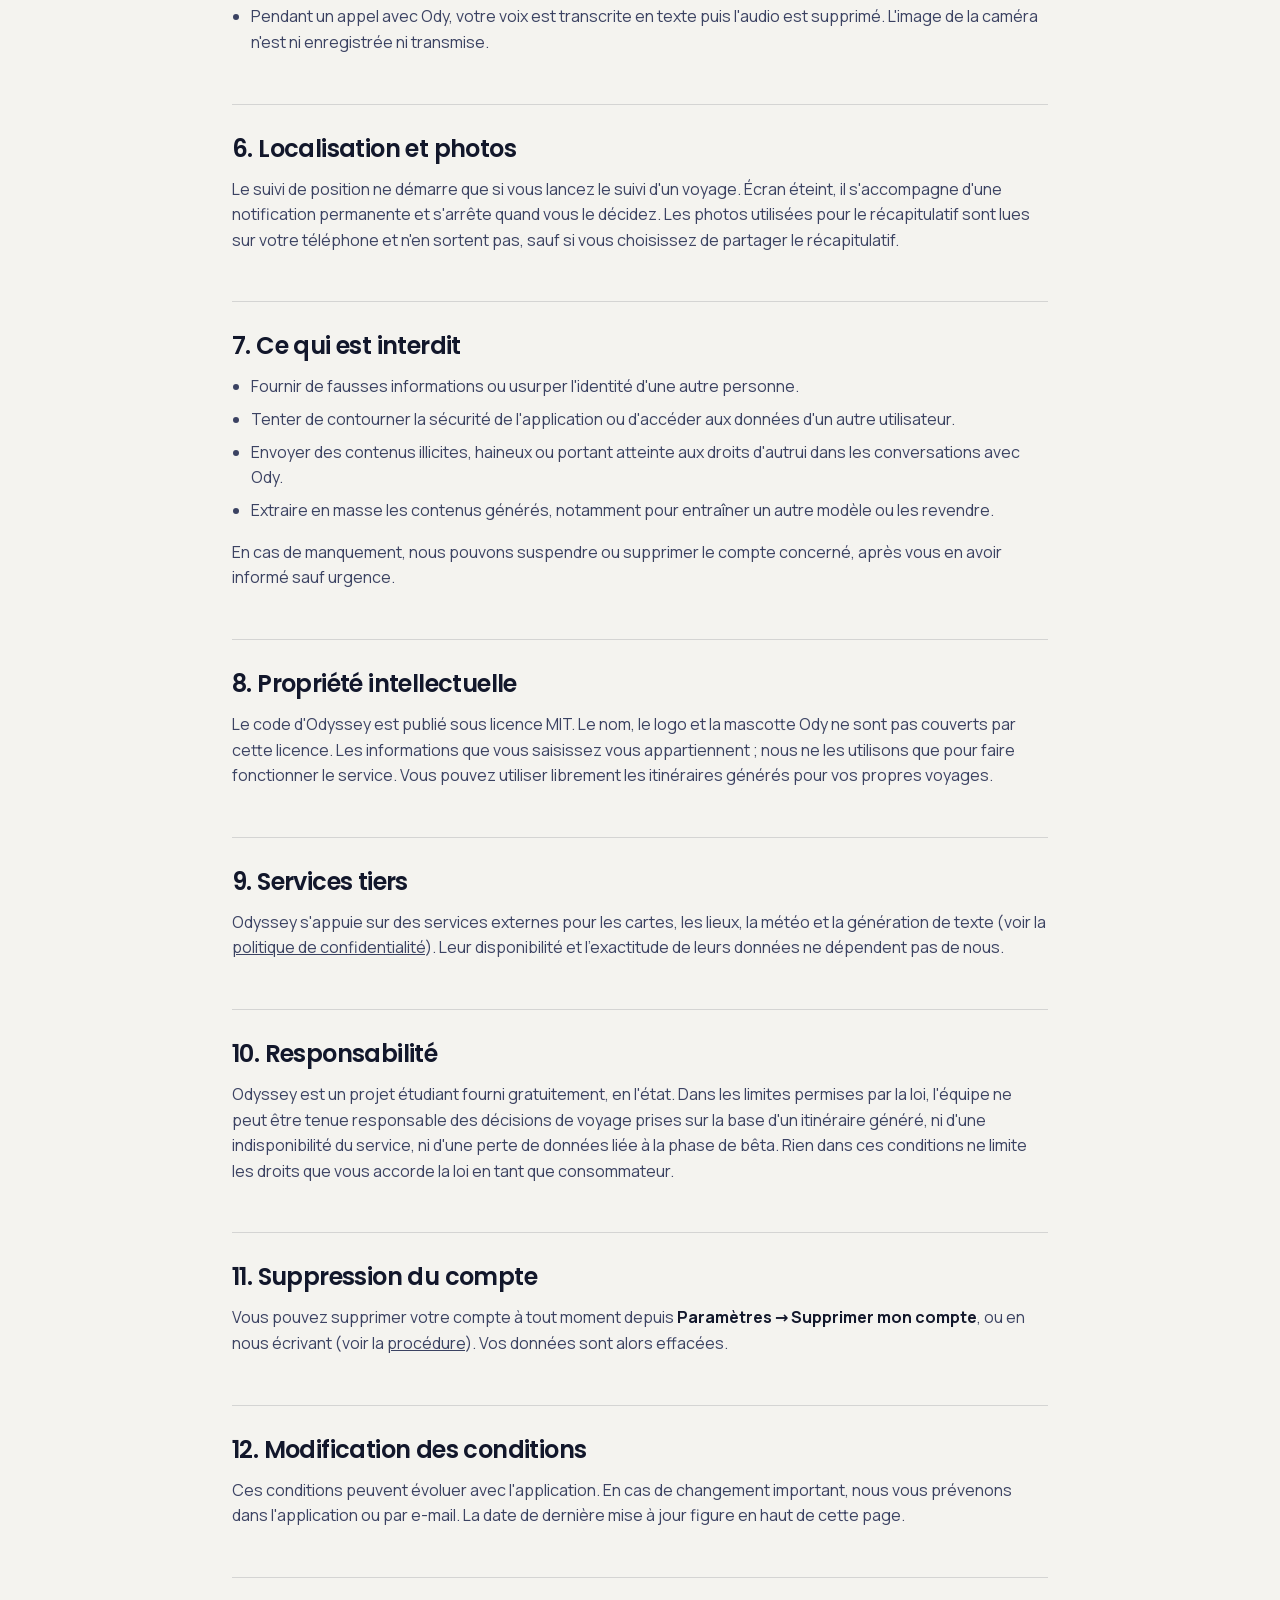
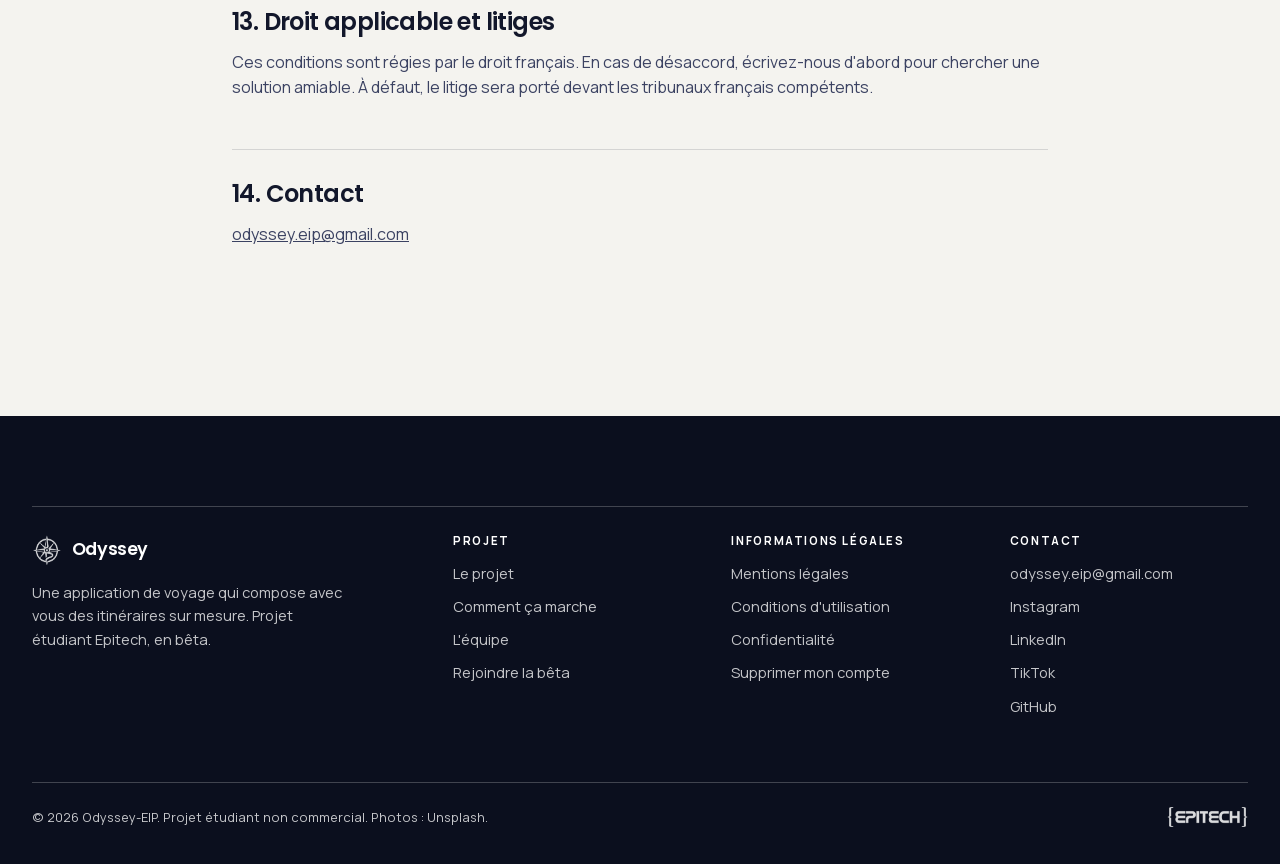
==== commit f5f99fb3: "feat(landing): mockups iPhone, récap, carte animée pendant le voyage, captures FR/EN - vraies captur" ====
--- a/cgu.html
+++ b/cgu.html
@@ -246,6 +246,8 @@
         <ul>
           <li><a href="mailto:odyssey.eip@gmail.com">odyssey.eip@gmail.com</a></li>
           <li><a href="https://www.instagram.com/odysseyy_fr/" rel="noopener" target="_blank">Instagram</a></li>
+          <li><a href="https://www.linkedin.com/company/odyssey-eip/" rel="noopener" target="_blank">LinkedIn</a></li>
+          <li><a href="https://www.tiktok.com/@odyssey_app" rel="noopener" target="_blank">TikTok</a></li>
           <li><a href="https://github.com/Odyssey-EIP" rel="noopener" target="_blank">GitHub</a></li>
         </ul>
       </div>
--- a/assets/site.css
+++ b/assets/site.css
@@ -22,8 +22,34 @@
   --scrim:rgba(8,11,24,0.5);
   --scrim-strong:rgba(8,11,24,0.85);
   --bezel:#0d0f17;
+  /* Maquette d'iPhone : tranche en titane, île et barre d'état. */
+  --ti-light:#a3a5aa;
+  --ti-mid:#5e6065;
+  --ti-dark:#2a2b30;
+  --ti-glint:rgba(255,255,255,0.32);
+  --island:#000000;
+  /* Haut des écrans du récap, sous la barre d'état : même teinte que l'écran. */
+  --recap-top:#063e88;
+  --recap-top-violet:#423989;
+  --recap-top-night:#03060c;
   --night:#0b0f1e;
   --night-soft:#141a30;
+  /* Carte de « Pendant le voyage » et tracés (rose : le trajet réel, comme dans le récap). */
+  --map-land:#e9e6dd;
+  --map-street:#f8f7f3;
+  --map-road:#ffffff;
+  --map-park:#d4dcc7;
+  --map-water:#c9d6e3;
+  --map-water-ink:#6f86a3;
+  --trail:#d4689a;
+  --traveler:#023e8a;
+  --pin:#46398a;
+  /* Bannière de notification dans l'écran du téléphone (interface claire). */
+  --notif-bg:rgba(246,246,249,0.95);
+  --notif-ink:#12172b;
+  --notif-muted:#5d6584;
+  --shadow-notif:0 10px 30px -12px rgba(8,11,24,0.45);
+  --shadow-card:0 18px 40px -24px rgba(10,14,31,0.45);
   --shadow:0 40px 70px -30px rgba(10,14,31,0.55);
   --ease:cubic-bezier(.16,1,.3,1);
   --font-head:'Poppins',ui-sans-serif,system-ui,sans-serif;
@@ -38,6 +64,15 @@
     --paper:#0b0f1e;
     --surface:#141a30;
     --line:rgba(238,240,247,0.14);
+    --map-land:#111830;
+    --map-street:#1e2746;
+    --map-road:#2a3460;
+    --map-park:#173029;
+    --map-water:#0b1f42;
+    --map-water-ink:#5674a3;
+    --trail:#ef97ba;
+    --traveler:#7fb0ff;
+    --pin:#a79cf2;
   }
 }
 :root[data-theme="dark"]{
@@ -47,6 +82,15 @@
   --paper:#0b0f1e;
   --surface:#141a30;
   --line:rgba(238,240,247,0.14);
+  --map-land:#111830;
+  --map-street:#1e2746;
+  --map-road:#2a3460;
+  --map-park:#173029;
+  --map-water:#0b1f42;
+  --map-water-ink:#5674a3;
+  --trail:#ef97ba;
+  --traveler:#7fb0ff;
+  --pin:#a79cf2;
 }
 
 *{box-sizing:border-box;}
@@ -101,9 +145,7 @@
 .hero-bg{width:100%;height:100%;object-fit:cover;object-position:center 60%;}
 .hero::before{content:"";position:absolute;inset:0;z-index:1;background:linear-gradient(180deg,var(--scrim) 0%,rgba(8,11,24,0.1) 38%,var(--scrim-strong) 100%);}
 .hero-body{position:absolute;z-index:2;left:0;right:0;bottom:0;padding-bottom:56px;will-change:transform,opacity;}
-.eyebrow{display:flex;align-items:center;gap:14px;font-size:.78rem;font-weight:700;letter-spacing:.16em;text-transform:uppercase;color:var(--on-photo-soft);}
-.eyebrow::before{content:"";width:40px;height:1px;background:currentColor;}
-.hero h1{font-size:clamp(3.6rem,12.5vw,12rem);font-weight:700;letter-spacing:-0.05em;line-height:.92;margin:28px 0 40px;}
+.hero h1{font-size:clamp(3.6rem,12.5vw,12rem);font-weight:700;letter-spacing:-0.05em;line-height:.92;margin:0 0 40px;}
 .hero h1 .line{display:block;}
 .hero h1 em{font-weight:400;letter-spacing:-0.02em;}
 .hero-row{display:grid;grid-template-columns:minmax(0,1fr) auto;gap:40px;align-items:end;padding-top:28px;border-top:1px solid var(--on-photo-line);}
@@ -121,6 +163,28 @@
 .sec-grid h2{font-size:clamp(2.6rem,6.4vw,5.6rem);}
 .sec-grid p{color:var(--muted);font-size:1.1rem;max-width:460px;}
 
+/* ---------- Maquette d'iPhone ----------
+   Tout est proportionnel à --w (largeur de l'appareil) : tranche en titane,
+   bordure noire, écran au format 1320/2868 arrondi à 12,5 % de sa largeur,
+   boutons latéraux. .iphone-chrome ajoute l'île et la barre d'état pour les
+   écrans exportés sans elles ; les captures du simulateur les ont déjà. */
+.iphone{--w:250px;position:relative;flex:none;width:var(--w);padding:calc(var(--w) * .011);border-radius:calc(var(--w) * .15);background:linear-gradient(140deg,var(--ti-light) 0%,var(--ti-mid) 16%,var(--ti-dark) 38%,var(--ti-mid) 62%,var(--ti-light) 84%,var(--ti-mid) 100%);box-shadow:inset 0 0 0 1px var(--ti-glint),var(--shadow);}
+.iphone::before,.iphone::after{content:"";position:absolute;width:calc(var(--w) * .012);}
+/* Bouton Action puis volume +/- à gauche, bouton latéral à droite. */
+.iphone::before{left:calc(var(--w) * -.009);top:15.5%;height:20%;background:linear-gradient(var(--ti-mid),var(--ti-mid)) 0 0/100% 15% no-repeat,linear-gradient(var(--ti-mid),var(--ti-mid)) 0 52%/100% 30% no-repeat,linear-gradient(var(--ti-mid),var(--ti-mid)) 0 100%/100% 30% no-repeat;}
+.iphone::after{right:calc(var(--w) * -.009);top:25%;height:11.5%;background:var(--ti-mid);}
+.iphone-screen{position:relative;box-sizing:content-box;aspect-ratio:1320/2868;border:calc(var(--w) * .022) solid var(--bezel);border-radius:calc(var(--w) * .139);overflow:hidden;background:var(--bezel);}
+.iphone-screen > img{position:absolute;inset:0;width:100%;height:100%;object-fit:cover;object-position:top center;}
+.iphone-chrome .iphone-screen{background:var(--recap-top);}
+.iphone-chrome[data-top="violet"] .iphone-screen{background:var(--recap-top-violet);}
+.iphone-chrome[data-top="night"] .iphone-screen{background:var(--recap-top-night);}
+.iphone-chrome .iphone-screen > img{top:5.5%;height:94.5%;}
+.iphone-chrome .iphone-screen::before{content:"";position:absolute;z-index:2;left:50%;top:1.2%;width:28.6%;height:3.9%;border-radius:999px;background:var(--island);transform:translateX(-50%);}
+.iphone-status{position:absolute;z-index:1;left:0;right:0;top:0;height:6.3%;display:flex;align-items:center;justify-content:space-between;padding:0 8.5% 0 11%;color:var(--on-photo);font:600 calc(var(--w) * .052)/1 -apple-system,BlinkMacSystemFont,'SF Pro Text',var(--font-body);letter-spacing:-0.01em;}
+.iphone-status::before{content:"9:41";}
+.iphone-status::after{content:"";width:calc(var(--w) * .2);height:calc(var(--w) * .034);background:currentColor;-webkit-mask:var(--status-icons) no-repeat center/contain;mask:var(--status-icons) no-repeat center/contain;}
+:root{--status-icons:url("data:image/svg+xml,%3Csvg xmlns='http://www.w3.org/2000/svg' viewBox='0 0 78 13'%3E%3Crect x='0' y='8' width='3.2' height='4.4' rx='.9'/%3E%3Crect x='4.8' y='5.8' width='3.2' height='6.6' rx='.9'/%3E%3Crect x='9.6' y='3.4' width='3.2' height='9' rx='.9'/%3E%3Crect x='14.4' y='1' width='3.2' height='11.4' rx='.9'/%3E%3Cpath d='M23.6 4.9a10.4 10.4 0 0 1 14.8 0M26.4 7.8a6.4 6.4 0 0 1 9.2 0' fill='none' stroke='%23000' stroke-width='2.1' stroke-linecap='round'/%3E%3Ccircle cx='31' cy='10.9' r='1.7'/%3E%3Crect x='46.6' y='1' width='24.4' height='11.4' rx='3.4' fill='none' stroke='%23000' stroke-opacity='.4' stroke-width='1.1'/%3E%3Crect x='48.6' y='3' width='17.6' height='7.4' rx='1.8'/%3E%3Crect x='72.4' y='4.6' width='1.7' height='4.2' rx='.85' fill-opacity='.45'/%3E%3C/svg%3E");}
+
 /* Scène : les téléphones posés sur un paysage, comme l'affiche.
    --p (0 → 1) suit le défilement : les téléphones s'écartent en entrant. */
 .stage{--p:1;position:relative;height:min(92vh,820px);min-height:560px;overflow:hidden;background:var(--night);}
@@ -128,11 +192,9 @@
 .stage-media img{width:100%;height:100%;object-fit:cover;}
 .stage::after{content:"";position:absolute;inset:0;background:linear-gradient(180deg,rgba(8,11,24,0) 45%,var(--scrim) 100%);pointer-events:none;}
 .phones{position:absolute;z-index:1;left:50%;bottom:0;display:flex;align-items:flex-end;transform:translateX(-50%);}
-.phone{flex:none;width:270px;aspect-ratio:1080/1920;padding:9px;border-radius:40px;background:var(--bezel);box-shadow:var(--shadow);}
-.phone img{width:100%;height:100%;object-fit:cover;border-radius:31px;}
-.phones .phone:nth-child(1){transform:translate(calc(190px - 150px * var(--p)),calc(40px - 70px * var(--p))) rotate(calc(-8deg * var(--p)));}
-.phones .phone:nth-child(2){position:relative;z-index:1;width:310px;transform:translateY(calc(220px - 160px * var(--p)));}
-.phones .phone:nth-child(3){transform:translate(calc(-190px + 150px * var(--p)),calc(40px - 70px * var(--p))) rotate(calc(8deg * var(--p)));}
+.phones .iphone:nth-child(1){transform:translate(calc(190px - 150px * var(--p)),calc(40px - 70px * var(--p))) rotate(calc(-8deg * var(--p)));}
+.phones .iphone:nth-child(2){z-index:1;--w:290px;transform:translateY(calc(220px - 160px * var(--p)));}
+.phones .iphone:nth-child(3){transform:translate(calc(-190px + 150px * var(--p)),calc(40px - 70px * var(--p))) rotate(calc(8deg * var(--p)));}
 .stage-caption{position:absolute;z-index:2;left:32px;bottom:28px;color:var(--on-photo-soft);font-size:.8rem;font-weight:600;letter-spacing:.04em;}
 
 .manifesto{display:grid;grid-template-columns:minmax(0,1fr) minmax(0,2fr);gap:64px;margin-top:120px;}
@@ -167,9 +229,8 @@
 .panel-photo:hover > img{transform:scale(1.04);}
 .panel-photo::before{content:"";position:absolute;inset:0;z-index:1;background:linear-gradient(180deg,var(--scrim-strong) 0%,var(--scrim) 40%,rgba(8,11,24,0) 70%);}
 .panel-photo > *:not(img){position:relative;z-index:2;}
-.panel .phone{position:absolute;z-index:2;right:36px;bottom:-150px;width:200px;padding:7px;border-radius:30px;transform:rotate(-5deg);transition:transform .9s var(--ease);}
-.panel .phone img{border-radius:24px;}
-.panel:hover .phone{transform:rotate(-2deg) translateY(-14px);}
+.panel .iphone{position:absolute;z-index:2;right:36px;bottom:-190px;--w:200px;transform:rotate(-5deg);transition:transform .9s var(--ease);}
+.panel:hover .iphone{transform:rotate(-2deg) translateY(-14px);}
 .panel-narrow{max-width:52%;}
 .modes{list-style:none;margin:8px 0 0;padding:0;}
 .modes li{display:grid;grid-template-columns:40px 1fr;padding:13px 0;border-top:1px solid var(--on-photo-line);}
@@ -178,6 +239,131 @@
 .modes span{grid-column:2;color:var(--on-photo-soft);font-size:.92rem;}
 .panel-ody{position:absolute;right:30px;top:26px;width:78px;}
 
+/* « Pendant le voyage » : une carte de Lisbonne où le trajet réel quitte le
+   plan. Épinglée et pilotée par le défilement sur grand écran, jouée en
+   boucle ailleurs. Sans animation, on voit directement l'état final. */
+.trip{position:relative;background:var(--paper);}
+.trip-sticky{padding:140px 0;}
+.trip.is-pinned{height:360vh;}
+.trip.is-pinned .trip-sticky{position:sticky;top:0;height:100vh;padding:72px 0 28px;display:flex;flex-direction:column;justify-content:center;}
+.trip.is-pinned .sec-top{margin-bottom:28px;}
+.trip-grid{display:grid;grid-template-columns:minmax(0,1fr);gap:48px;}
+.trip-copy h2{font-size:clamp(2.4rem,4.2vw,3.6rem);margin-bottom:36px;}
+@media (min-width: 1080px){.trip-copy h2{font-size:clamp(2.3rem,3.2vw,3.1rem);margin-bottom:28px;}}
+.trip-steps{list-style:none;margin:0;padding:0;border-bottom:1px solid var(--line);}
+.trip-step{display:grid;grid-template-columns:44px 1fr;padding:14px 0;border-top:1px solid var(--line);position:relative;}
+.trip-step::before{content:"";position:absolute;left:0;right:0;top:-1px;height:1px;background:var(--ink);transform-origin:left;transform:scaleX(0);}
+.trip-step i{font-family:var(--font-accent);font-size:1.15rem;color:var(--muted);}
+.trip-step b{display:block;font-family:var(--font-head);font-weight:500;font-size:1.02rem;letter-spacing:-0.01em;}
+.trip-step span{display:block;color:var(--muted);font-size:.9rem;line-height:1.5;}
+
+/* Carte */
+.trip-map{position:relative;margin:0;border:1px solid var(--line);background:var(--map-land);aspect-ratio:640/600;overflow:hidden;}
+.trip-map > svg{display:block;width:100%;height:100%;}
+.trip-water{fill:var(--map-water);}
+.trip-parks{fill:var(--map-park);}
+.trip-streets{fill:none;stroke:var(--map-street);stroke-width:3;stroke-linecap:round;}
+.trip-roads{fill:none;stroke:var(--map-road);stroke-width:7;stroke-linecap:round;}
+.trip-square{fill:var(--map-road);}
+.trip-places text{font-family:var(--font-accent);font-style:italic;font-size:21px;fill:var(--muted);paint-order:stroke;stroke:var(--map-land);stroke-width:5px;stroke-linejoin:round;}
+.trip-places .trip-river{font-size:30px;fill:var(--map-water-ink);stroke:none;}
+.trip-plan{fill:none;stroke:var(--ink-soft);stroke-width:2.5;stroke-dasharray:7 7;stroke-linecap:round;}
+.trip-trail{fill:none;stroke:var(--trail);stroke-width:5;stroke-linecap:round;stroke-linejoin:round;}
+.trip-stops circle{fill:var(--ink);stroke:var(--map-land);stroke-width:3;}
+.trip-stops text{font:700 12px/1 var(--font-body);fill:var(--paper);text-anchor:middle;}
+.trip-stop-names text{font:600 12.5px/1 var(--font-body);fill:var(--ink-soft);paint-order:stroke;stroke:var(--map-land);stroke-width:4px;stroke-linejoin:round;}
+.trip-ripple{fill:none;stroke:var(--sun);stroke-width:2.5;}
+.trip-dev{fill:none;stroke:var(--sun);stroke-width:2.5;stroke-dasharray:3 3;}
+.trip-pin{transform-box:fill-box;transform-origin:50% 100%;}
+.trip-pin path{stroke:var(--pin);stroke-width:2;}
+.trip-pin rect{fill:var(--map-land);stroke:var(--pin);stroke-width:2;}
+.trip-pin text{font-family:var(--font-accent);font-style:italic;font-size:17px;fill:var(--pin);text-anchor:middle;}
+.trip.is-chosen .trip-pin.is-pick rect{fill:var(--pin);}
+.trip.is-chosen .trip-pin.is-pick text{fill:var(--map-land);}
+.trip.is-chosen .trip-pin:not(.is-pick){opacity:.4;}
+.trip-me-dot{fill:var(--traveler);stroke:var(--on-photo);stroke-width:2.5;}
+.trip-me-pulse{fill:var(--traveler);opacity:0;transform-box:fill-box;transform-origin:center;}
+.trip-legend{position:absolute;right:14px;bottom:12px;display:flex;flex-wrap:wrap;gap:6px 18px;font-size:.78rem;font-weight:600;color:var(--ink-soft);}
+.trip-legend > span{display:inline-flex;align-items:center;gap:8px;}
+.trip-legend svg{width:28px;height:4px;overflow:visible;}
+
+/* Téléphone, bannière de notification et propositions d'Ody */
+.trip-phone{position:relative;display:flex;padding-right:min(34%,170px);}
+.trip-phone .iphone{--w:min(230px,52vw);}
+.trip-notif{position:absolute;z-index:3;left:4%;right:4%;top:6.2%;display:grid;grid-template-columns:auto minmax(0,1fr) auto;gap:0 calc(var(--w) * .04);align-items:start;padding:calc(var(--w) * .04);border-radius:calc(var(--w) * .07);background:var(--notif-bg);color:var(--notif-ink);box-shadow:var(--shadow-notif);-webkit-backdrop-filter:blur(12px);backdrop-filter:blur(12px);}
+.trip-notif-icon{width:calc(var(--w) * .12);height:calc(var(--w) * .12);border-radius:calc(var(--w) * .028);background:var(--deep);display:grid;place-items:center;}
+.trip-notif-icon img{width:66%;height:auto;}
+.trip-notif-body{display:flex;flex-direction:column;font-size:calc(var(--w) * .047);line-height:1.3;}
+.trip-notif-body b{font-weight:700;}
+.trip-notif-time{font-size:calc(var(--w) * .04);color:var(--notif-muted);}
+.trip-cards{position:absolute;z-index:4;right:0;bottom:9%;width:min(300px,64%);}
+.trip-card{background:var(--surface);border:1px solid var(--line);box-shadow:var(--shadow-card);}
+.trip-card-head{padding:12px 14px;border-left:3px solid var(--trail);}
+.trip-card-from{display:block;font-size:.68rem;font-weight:700;letter-spacing:.16em;text-transform:uppercase;color:var(--muted);margin-bottom:4px;}
+.trip-card-head p{font-family:var(--font-head);font-weight:500;font-size:.88rem;line-height:1.3;letter-spacing:-0.01em;}
+.trip-card-list{list-style:none;margin:4px 0 0;padding:0;display:flex;flex-direction:column;gap:4px;}
+.trip-card-list .trip-card{display:grid;grid-template-columns:24px minmax(0,1fr) auto;align-items:baseline;gap:8px;padding:8px 12px;}
+.trip-card-list i{font-family:var(--font-accent);font-size:1.05rem;color:var(--pin);}
+.trip-card-list b{display:block;font-family:var(--font-head);font-weight:500;font-size:.9rem;line-height:1.25;}
+.trip-card-list span{display:block;font-size:.78rem;color:var(--muted);}
+.trip-card-list em{font-style:normal;font-size:.68rem;font-weight:700;letter-spacing:.12em;text-transform:uppercase;color:var(--trail);opacity:0;}
+.trip.is-chosen .trip-card.is-pick{border-color:var(--pin);}
+.trip.is-chosen .trip-card.is-pick em{opacity:1;}
+.trip.is-chosen .trip-card-list .trip-card:not(.is-pick) > *{opacity:.45;}
+
+@media (min-width: 720px) and (max-width: 1079px){
+  .trip-grid{grid-template-columns:minmax(0,1fr) auto;align-items:center;}
+  .trip-copy{grid-column:1 / -1;display:grid;grid-template-columns:minmax(0,1fr) minmax(0,1fr);gap:40px;align-items:end;}
+  .trip-copy h2{margin-bottom:0;}
+  .trip-phone{padding-right:0;padding-bottom:170px;}
+  .trip-phone .iphone{--w:210px;}
+  .trip-cards{right:-8px;bottom:0;width:260px;}
+}
+@media (min-width: 1080px){
+  .trip-grid{grid-template-columns:minmax(260px,.8fr) minmax(0,1.5fr) auto;align-items:center;gap:44px;}
+  .trip-phone{padding-right:0;}
+  .trip-phone .iphone{--w:min(240px,17vw,calc((100vh - 190px) / 2.24));}
+  .trip-cards{right:-18px;bottom:-9%;width:272px;}
+  .trip.is-pinned .trip-map{width:min(100%,calc((100vh - 190px) * 640 / 600));justify-self:center;}
+}
+@media (max-width: 720px){
+  .trip-sticky{padding:96px 0;}
+  .trip-legend{position:static;padding:10px 12px;border-top:1px solid var(--line);background:var(--paper);}
+  .trip-map{aspect-ratio:auto;}
+  .trip-map > svg{aspect-ratio:640/600;height:auto;}
+}
+
+/* États intermédiaires : uniquement quand l'animation joue. */
+.motion .trip-step{opacity:.38;transition:opacity .5s ease;}
+.motion .trip-step::before{transition:transform .8s var(--ease);}
+.motion .trip-step.is-on{opacity:1;}
+.motion .trip-step.is-on::before{transform:scaleX(1);}
+.motion .trip-me-pulse{animation:trip-pulse 2.2s ease-out infinite;}
+@keyframes trip-pulse{from{opacity:.45;transform:scale(1);}to{opacity:0;transform:scale(3.4);}}
+.motion .trip-dev,.motion .trip-notif,.motion .trip-cards,.motion .trip-card,.motion .trip-card > *,.motion .trip-pin{transition:opacity .5s ease,transform .7s var(--ease),border-color .4s ease,fill .4s ease;}
+.motion .trip-pin{transition-delay:calc(var(--k,0) * 120ms);}
+.motion .trip-card-list .trip-card{transition-delay:calc(120ms + var(--k,0) * 110ms);}
+.motion .trip:not(.is-alert) .trip-dev{opacity:0;}
+.motion .trip:not(.is-alert) .trip-notif{opacity:0;transform:translateY(-130%);}
+.motion .trip:not(.is-ideas) .trip-pin{opacity:0;transform:scale(.2);}
+.motion .trip:not(.is-ideas) .trip-cards{opacity:0;transform:translateY(24px);}
+.motion .trip:not(.is-ideas) .trip-card-list .trip-card{opacity:0;transform:translateX(18px);}
+
+/* Récap : une rangée de téléphones qui glisse avec le défilement sur grand
+   écran, et se fait glisser au doigt ailleurs. */
+.recap{padding-bottom:120px;}
+.recap .sec-grid{margin-bottom:56px;}
+.recap-row{overflow-x:auto;scroll-snap-type:x mandatory;scrollbar-width:none;}
+.recap-row::-webkit-scrollbar{display:none;}
+.recap-row.is-linked{overflow-x:clip;}
+.recap-track{display:flex;align-items:flex-start;gap:48px;width:max-content;padding:20px max(32px,calc((100vw - 1320px) / 2 + 32px)) 90px;will-change:transform;}
+.recap-item{flex:none;margin:0;scroll-snap-align:center;}
+.recap-item:nth-child(even){transform:translateY(64px);}
+.recap-item .iphone{--w:236px;}
+.recap-item figcaption{display:flex;gap:12px;align-items:baseline;margin-top:22px;padding-top:12px;border-top:1px solid var(--line);font-size:.88rem;color:var(--muted);}
+.recap-item figcaption i{font-family:var(--font-accent);font-size:1.1rem;color:var(--ink);}
+.recap + .section-facts{padding-top:40px;}
+
 .facts{display:grid;grid-template-columns:repeat(4,1fr);gap:32px;}
 .facts > div{padding-top:20px;border-top:1px solid var(--line);}
 .facts strong{display:block;font-family:var(--font-head);font-weight:500;font-size:clamp(3rem,6vw,5rem);letter-spacing:-0.05em;line-height:1;}
@@ -185,15 +371,21 @@
 
 /* Équipe : une liste, pas des cartes. */
 .crew{position:relative;z-index:0;list-style:none;margin:0;padding:0;border-bottom:1px solid var(--line);}
-.crew li{position:relative;display:grid;grid-template-columns:80px minmax(0,1fr) minmax(0,1fr);gap:24px;align-items:baseline;padding:28px 0;border-top:1px solid var(--line);}
+.crew li{position:relative;border-top:1px solid var(--line);}
+.crew a{display:grid;grid-template-columns:80px minmax(0,1fr) minmax(0,1fr) auto;gap:24px;align-items:baseline;padding:28px 0;text-decoration:none;}
+.crew a:focus-visible{outline-offset:-2px;}
 .crew li::before{content:"";position:absolute;inset:0 -32px;background:var(--ink);transform:scaleY(0);transform-origin:bottom;transition:transform .6s var(--ease);z-index:-1;}
 .crew .n{font-family:var(--font-accent);font-style:italic;font-size:1.3rem;color:var(--muted);transition:color .3s ease;}
 .crew .name{font-family:var(--font-head);font-weight:500;font-size:clamp(1.6rem,3.4vw,2.8rem);letter-spacing:-0.035em;line-height:1.05;transition:transform .6s var(--ease),color .3s ease;}
 .crew .role{color:var(--muted);text-align:right;transition:color .3s ease;}
-.crew li:hover::before{transform:scaleY(1);}
-.crew li:hover .name{transform:translateX(16px);color:var(--paper);}
-.crew li:hover .role,.crew li:hover .n{color:var(--paper);}
+.crew-in{display:inline-flex;align-items:center;gap:6px;min-width:96px;justify-content:flex-end;font-size:.8rem;font-weight:700;letter-spacing:.08em;text-transform:uppercase;color:var(--muted);transition:color .3s ease;}
+.crew-in svg{width:16px;height:16px;transition:transform .5s var(--ease);}
+.crew li:hover::before,.crew li:focus-within::before{transform:scaleY(1);}
+.crew li:hover .name,.crew li:focus-within .name{transform:translateX(16px);color:var(--paper);}
+.crew li:hover .role,.crew li:hover .n,.crew li:hover .crew-in,.crew li:focus-within .role,.crew li:focus-within .n,.crew li:focus-within .crew-in{color:var(--paper);}
+.crew li:hover .crew-in svg,.crew li:focus-within .crew-in svg{transform:translate(3px,-3px);}
 .crew-foot{margin-top:28px;display:flex;justify-content:space-between;gap:1rem;flex-wrap:wrap;color:var(--muted);font-size:.92rem;}
+.crew-social{display:flex;gap:1.6rem;flex-wrap:wrap;color:var(--ink);}
 
 /* Bêta. */
 .beta{position:relative;color:var(--on-photo);background:var(--night);overflow:hidden;}
@@ -270,9 +462,8 @@
 .motion .line-in.is-in{transform:none;}
 .motion .hero-bg{animation:hero-zoom 2.6s var(--ease) both;}
 @keyframes hero-zoom{from{transform:scale(1.18);}to{transform:scale(1.02);}}
-.motion .hero .eyebrow,.motion .hero-row{opacity:0;transform:translateY(24px);transition:opacity 1s var(--ease) .8s,transform 1.2s var(--ease) .8s;}
-.motion .hero.is-in .eyebrow,.motion .hero.is-in .hero-row{opacity:1;transform:none;}
-.motion .hero.is-in .eyebrow{transition-delay:.15s;}
+.motion .hero-row{opacity:0;transform:translateY(24px);transition:opacity 1s var(--ease) .8s,transform 1.2s var(--ease) .8s;}
+.motion .hero.is-in .hero-row{opacity:1;transform:none;}
 
 /* ---------- Responsive ---------- */
 @media (max-width: 1080px){
@@ -292,11 +483,10 @@
   .hero-row{grid-template-columns:1fr;gap:24px;}
   .hero-body{padding-bottom:32px;}
   .stage{height:600px;min-height:0;}
-  .phone{width:180px;border-radius:30px;padding:7px;}
-  .phone img{border-radius:24px;}
-  .phones .phone:nth-child(1){transform:translate(calc(140px - 80px * var(--p)),calc(30px - 40px * var(--p))) rotate(calc(-8deg * var(--p)));}
-  .phones .phone:nth-child(2){width:210px;transform:translateY(calc(160px - 120px * var(--p)));}
-  .phones .phone:nth-child(3){transform:translate(calc(-140px + 80px * var(--p)),calc(30px - 40px * var(--p))) rotate(calc(8deg * var(--p)));}
+  .phones .iphone{--w:168px;}
+  .phones .iphone:nth-child(1){transform:translate(calc(140px - 80px * var(--p)),calc(30px - 40px * var(--p))) rotate(calc(-8deg * var(--p)));}
+  .phones .iphone:nth-child(2){--w:196px;transform:translateY(calc(160px - 120px * var(--p)));}
+  .phones .iphone:nth-child(3){transform:translate(calc(-140px + 80px * var(--p)),calc(30px - 40px * var(--p))) rotate(calc(8deg * var(--p)));}
   .stage-caption{left:18px;bottom:18px;}
   .manifesto{margin-top:72px;}
   .band{padding-bottom:96px;}
@@ -305,11 +495,19 @@
   .how-meta{align-items:flex-start;}
   .how-track{padding:0 18px;gap:14px;scroll-padding:0 18px;}
   .panel{padding:26px;min-height:480px;scroll-snap-align:start;}
-  .panel .phone{width:150px;right:20px;bottom:-100px;}
+  .panel .iphone{--w:150px;right:20px;bottom:-130px;}
   .panel-narrow{max-width:none;}
   .facts{grid-template-columns:1fr 1fr;row-gap:40px;}
-  .crew li{grid-template-columns:44px 1fr;gap:4px 12px;padding:22px 0;}
-  .crew .role{grid-column:2;text-align:left;}
+  .crew a{grid-template-columns:44px minmax(0,1fr) auto;gap:4px 12px;padding:22px 0;}
+  .crew .role{grid-column:2;grid-row:2;text-align:left;}
+  .crew-in{grid-column:3;grid-row:1;min-width:0;font-size:0;}
+  .crew-in svg{width:20px;height:20px;}
+  .recap{padding-bottom:72px;}
+  .recap-track{gap:20px;padding:12px 18px 60px;}
+  .recap-row{scroll-padding:0 18px;}
+  .recap-item{scroll-snap-align:start;}
+  .recap-item:nth-child(even){transform:translateY(36px);}
+  .recap-item .iphone{--w:190px;}
   .beta .wrap{padding-top:96px;padding-bottom:96px;}
   .beta::before{background:linear-gradient(180deg,var(--scrim) 0%,var(--scrim-strong) 100%);}
   .footer-grid{grid-template-columns:1fr;gap:32px;}
@@ -318,7 +516,7 @@
   .legal{padding:48px 18px 96px;}
 }
 @media (prefers-reduced-motion: reduce){
-  .btn .arrow,.panel .phone,.panel-photo > img,.crew li::before,.crew .name{transition:none;}
+  .btn .arrow,.panel .iphone,.panel-photo > img,.crew li::before,.crew .name,.crew-in svg{transition:none;}
 }
 
 /* Piste épinglée : plus compacte pour tenir dans la hauteur de l'écran. */
@@ -330,5 +528,5 @@
 .how.is-pinned .hint-pin{display:inline;}
 .how.is-pinned .hint-swipe{display:none;}
 @media (max-width: 720px){
-  .panel:not(.panel-photo) .phone,.panel-ody{display:none;}
-}
+  .panel:not(.panel-photo) .iphone,.panel-ody{display:none;}
+}
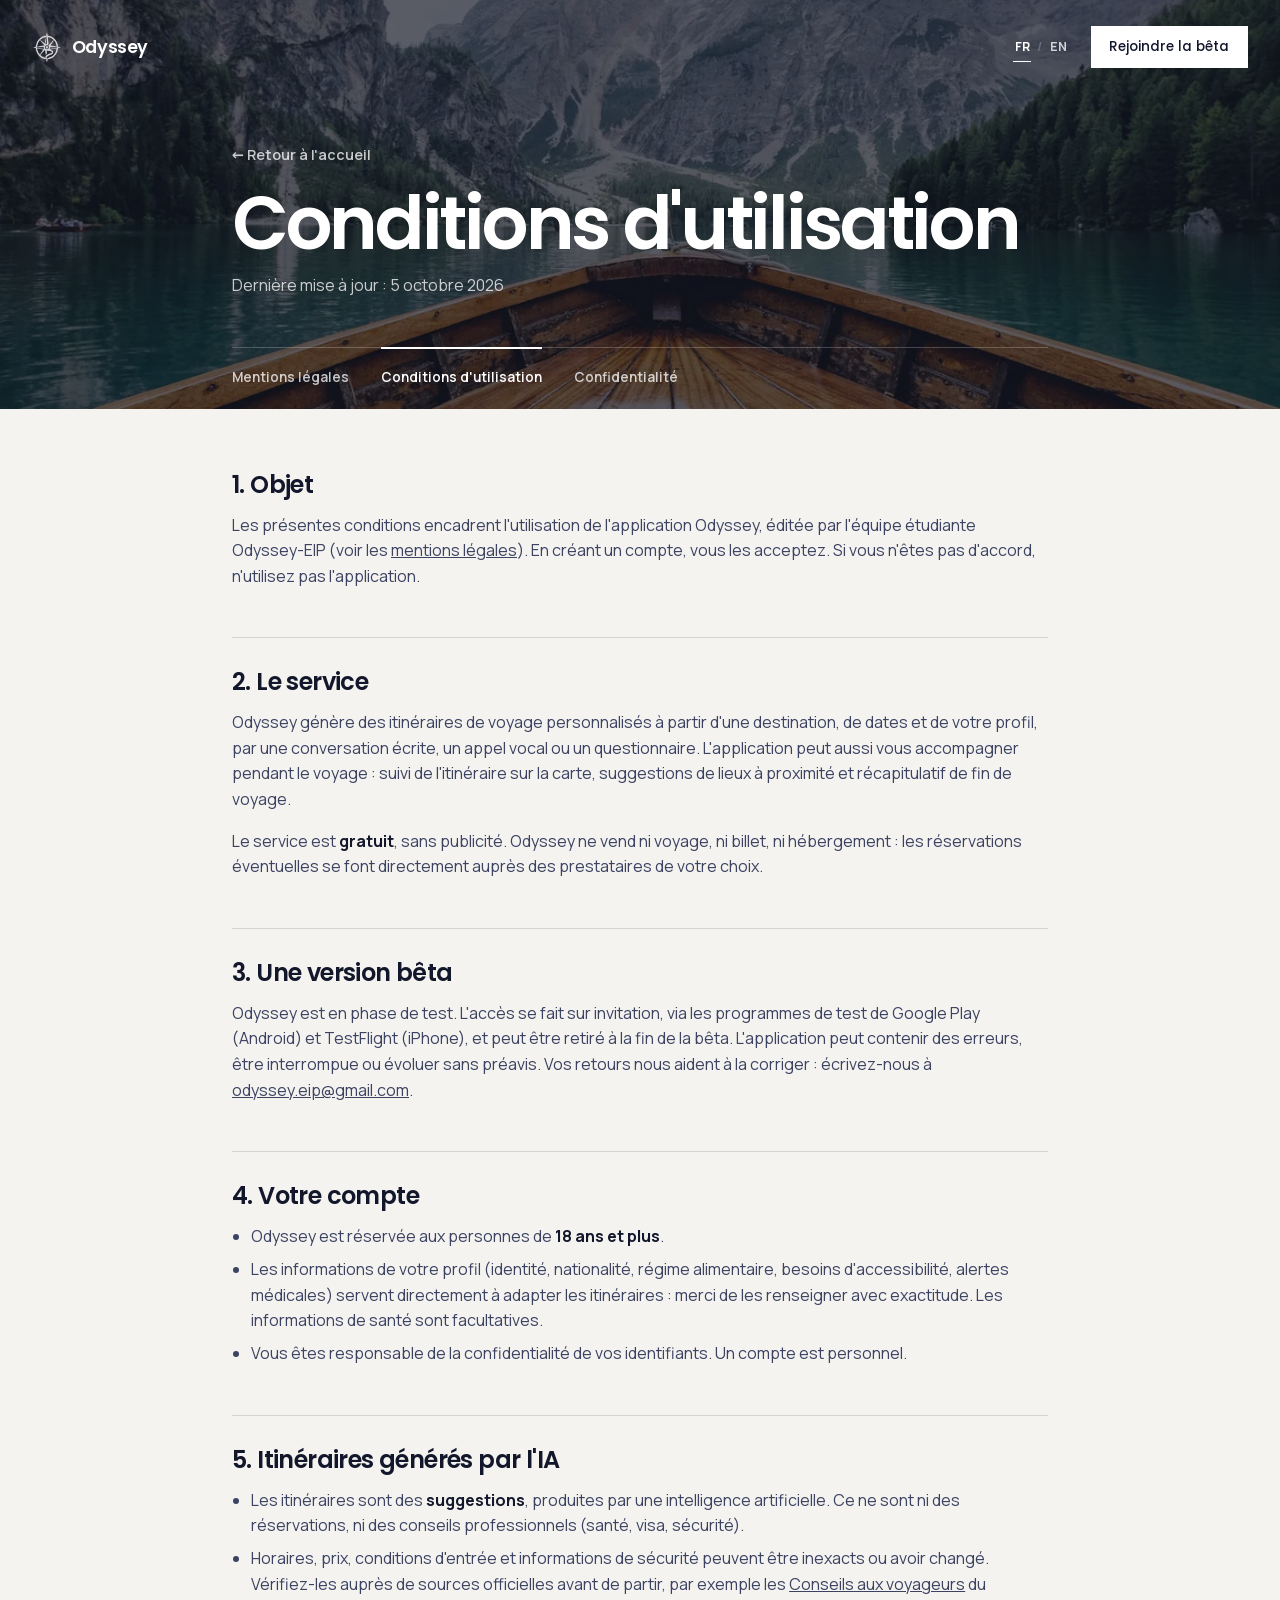
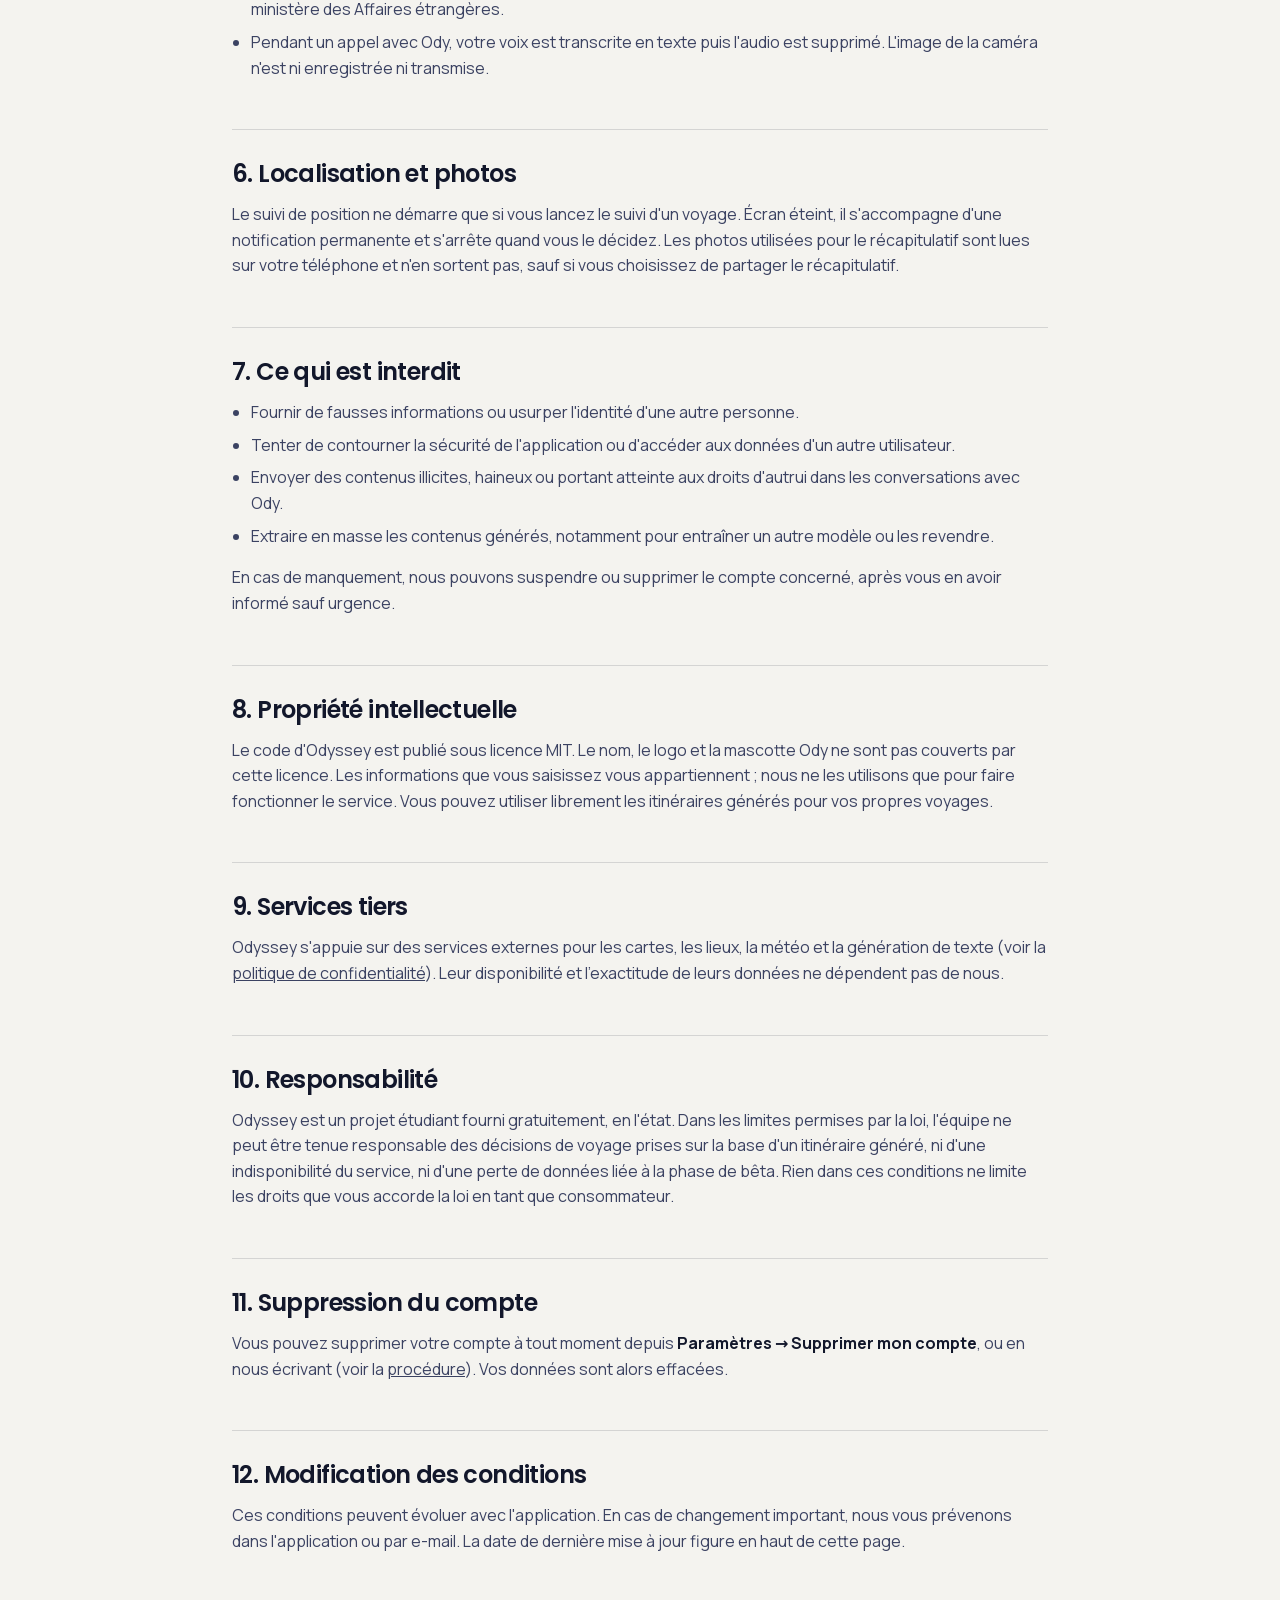
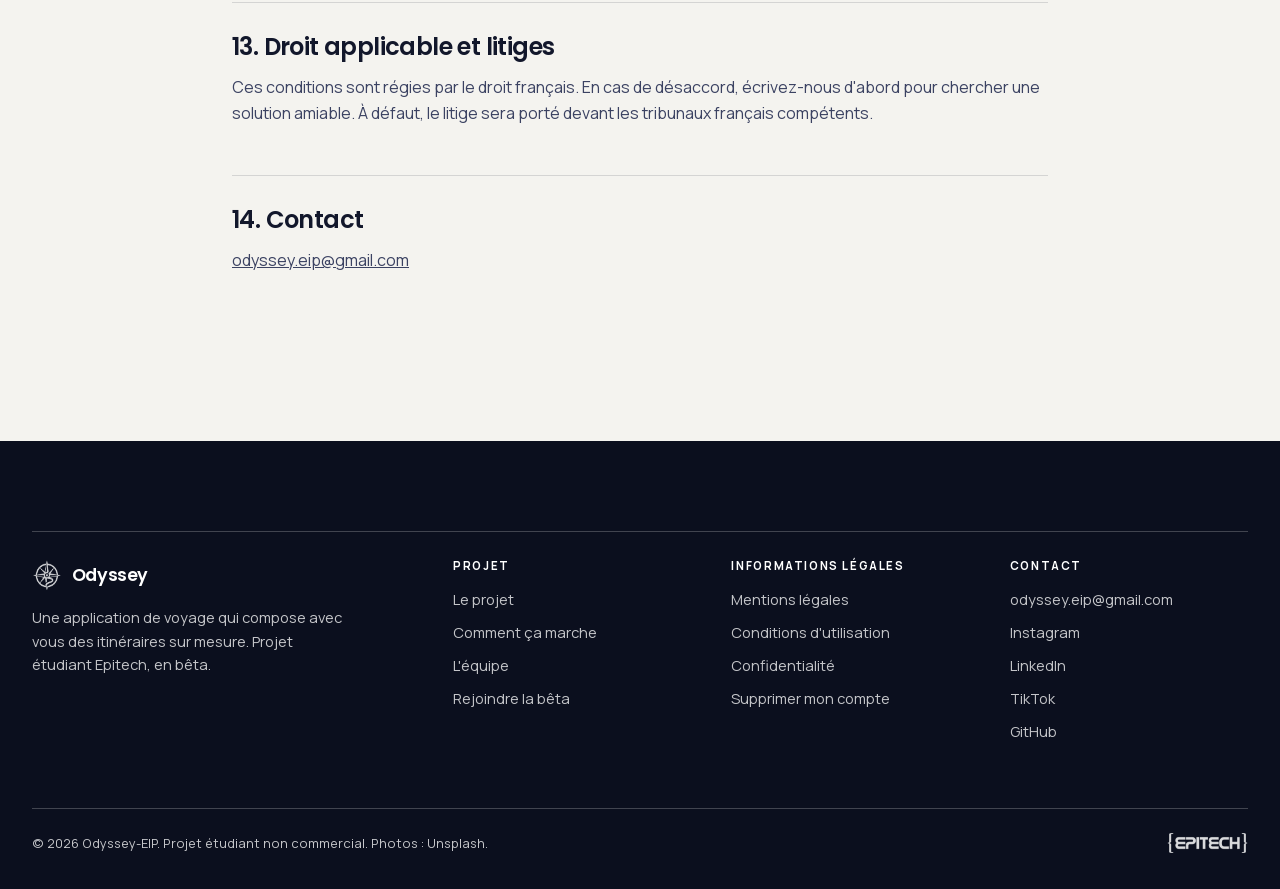
==== commit 5cacfa22: "feat(landing): bêta iPhone via TestFlight, même demande d'accès qu'Android" ====
--- a/cgu.html
+++ b/cgu.html
@@ -55,7 +55,7 @@
 
   <section>
     <h2>3. Une version bêta</h2>
-    <p>Odyssey est en phase de test. L'accès se fait sur invitation, via le programme de test de Google Play, et peut être retiré à la fin de la bêta. L'application peut contenir des erreurs, être interrompue ou évoluer sans préavis. Vos retours nous aident à la corriger : écrivez-nous à <a href="mailto:odyssey.eip@gmail.com">odyssey.eip@gmail.com</a>.</p>
+    <p>Odyssey est en phase de test. L'accès se fait sur invitation, via les programmes de test de Google Play (Android) et TestFlight (iPhone), et peut être retiré à la fin de la bêta. L'application peut contenir des erreurs, être interrompue ou évoluer sans préavis. Vos retours nous aident à la corriger : écrivez-nous à <a href="mailto:odyssey.eip@gmail.com">odyssey.eip@gmail.com</a>.</p>
   </section>
 
   <section>
@@ -142,7 +142,7 @@
 
   <section>
     <h2>3. A beta version</h2>
-    <p>Odyssey is in testing. Access is by invitation, through Google Play's testing program, and may be withdrawn when the beta ends. The app may contain errors, be interrupted or change without notice. Your feedback helps us fix it: write to <a href="mailto:odyssey.eip@gmail.com">odyssey.eip@gmail.com</a>.</p>
+    <p>Odyssey is in testing. Access is by invitation, through the Google Play (Android) and TestFlight (iPhone) testing programs, and may be withdrawn when the beta ends. The app may contain errors, be interrupted or change without notice. Your feedback helps us fix it: write to <a href="mailto:odyssey.eip@gmail.com">odyssey.eip@gmail.com</a>.</p>
   </section>
 
   <section>
--- a/assets/site.css
+++ b/assets/site.css
@@ -185,17 +185,37 @@
 .iphone-status::after{content:"";width:calc(var(--w) * .2);height:calc(var(--w) * .034);background:currentColor;-webkit-mask:var(--status-icons) no-repeat center/contain;mask:var(--status-icons) no-repeat center/contain;}
 :root{--status-icons:url("data:image/svg+xml,%3Csvg xmlns='http://www.w3.org/2000/svg' viewBox='0 0 78 13'%3E%3Crect x='0' y='8' width='3.2' height='4.4' rx='.9'/%3E%3Crect x='4.8' y='5.8' width='3.2' height='6.6' rx='.9'/%3E%3Crect x='9.6' y='3.4' width='3.2' height='9' rx='.9'/%3E%3Crect x='14.4' y='1' width='3.2' height='11.4' rx='.9'/%3E%3Cpath d='M23.6 4.9a10.4 10.4 0 0 1 14.8 0M26.4 7.8a6.4 6.4 0 0 1 9.2 0' fill='none' stroke='%23000' stroke-width='2.1' stroke-linecap='round'/%3E%3Ccircle cx='31' cy='10.9' r='1.7'/%3E%3Crect x='46.6' y='1' width='24.4' height='11.4' rx='3.4' fill='none' stroke='%23000' stroke-opacity='.4' stroke-width='1.1'/%3E%3Crect x='48.6' y='3' width='17.6' height='7.4' rx='1.8'/%3E%3Crect x='72.4' y='4.6' width='1.7' height='4.2' rx='.85' fill-opacity='.45'/%3E%3C/svg%3E");}
 
-/* Scène : les téléphones posés sur un paysage, comme l'affiche.
-   --p (0 → 1) suit le défilement : les téléphones s'écartent en entrant. */
-.stage{--p:1;position:relative;height:min(92vh,820px);min-height:560px;overflow:hidden;background:var(--night);}
+/* Scène : sept téléphones en éventail sur un paysage, comme l'affiche.
+   Chaque .slot place un téléphone dans l'arc (--x, --y en largeurs de
+   téléphone, --r, --s). --k (0 → 1, posé par motion.js) va de « empilé
+   derrière le central, bas et droit » à cette place ; --d (0 → 1) ajoute
+   ensuite la profondeur : les téléphones extérieurs dérivent davantage.
+   Sans mouvement : --k = 1, --d = 0, l'éventail final. */
+.stage-pin{position:relative;}
+.stage-pin.is-pinned{height:220vh;}
+.stage-pin.is-pinned .stage{position:sticky;top:0;height:100vh;height:100svh;min-height:0;}
+.stage{position:relative;height:min(92vh,820px);min-height:560px;overflow:hidden;background:var(--night);}
 .stage-media{position:absolute;inset:-12% 0;will-change:transform;}
-.stage-media img{width:100%;height:100%;object-fit:cover;}
+.stage-media img{width:100%;height:100%;object-fit:cover;transform-origin:50% 55%;}
 .stage::after{content:"";position:absolute;inset:0;background:linear-gradient(180deg,rgba(8,11,24,0) 45%,var(--scrim) 100%);pointer-events:none;}
-.phones{position:absolute;z-index:1;left:50%;bottom:0;display:flex;align-items:flex-end;transform:translateX(-50%);}
-.phones .iphone:nth-child(1){transform:translate(calc(190px - 150px * var(--p)),calc(40px - 70px * var(--p))) rotate(calc(-8deg * var(--p)));}
-.phones .iphone:nth-child(2){z-index:1;--w:290px;transform:translateY(calc(220px - 160px * var(--p)));}
-.phones .iphone:nth-child(3){transform:translate(calc(-190px + 150px * var(--p)),calc(40px - 70px * var(--p))) rotate(calc(8deg * var(--p)));}
-.stage-caption{position:absolute;z-index:2;left:32px;bottom:28px;color:var(--on-photo-soft);font-size:.8rem;font-weight:600;letter-spacing:.04em;}
+.phones{--pw:min(290px,33vh);--spread:1;--d:0;position:absolute;z-index:1;left:50%;bottom:0;width:0;height:0;transform-origin:0 100%;}
+.slot{--k:1;--x:0;--y:.2;--r:0deg;--s:1;position:absolute;left:0;bottom:0;z-index:4;transform-origin:50% 100%;
+  transform:
+    translate(calc(-50% + var(--pw) * (var(--x) * var(--spread) * var(--k) + var(--i) * var(--d) * .03)),
+              calc(var(--pw) * (.8 + (var(--y) - .8) * var(--k) - var(--a) * var(--d) * .05)))
+    rotate(calc(var(--r) * var(--k)))
+    scale(calc(1 + (var(--s) - 1) * var(--k)));}
+.slot .iphone{--w:var(--pw);}
+.slot:nth-child(3),.slot:nth-child(5){z-index:3;--y:.25;--s:.86;}
+.slot:nth-child(2),.slot:nth-child(6){z-index:2;--y:.33;--s:.74;}
+.slot:nth-child(1),.slot:nth-child(7){z-index:1;--y:.45;--s:.63;}
+.slot:nth-child(3){--x:-.76;--r:-5deg;}
+.slot:nth-child(5){--x:.76;--r:5deg;}
+.slot:nth-child(2){--x:-1.36;--r:-10deg;}
+.slot:nth-child(6){--x:1.36;--r:10deg;}
+.slot:nth-child(1){--x:-1.86;--r:-15deg;}
+.slot:nth-child(7){--x:1.86;--r:15deg;}
+.stage-caption{position:absolute;z-index:2;left:32px;top:28px;margin:0;color:var(--on-photo-soft);font-size:.8rem;font-weight:600;letter-spacing:.04em;}
 
 .manifesto{display:grid;grid-template-columns:minmax(0,1fr) minmax(0,2fr);gap:64px;margin-top:120px;}
 .manifesto .lead{font-family:var(--font-head);font-weight:500;font-size:clamp(1.5rem,3vw,2.5rem);line-height:1.22;letter-spacing:-0.025em;}
@@ -206,11 +226,11 @@
 .band-track{display:flex;gap:.45em;white-space:nowrap;font-family:var(--font-head);font-weight:600;font-size:clamp(3.4rem,9vw,8.5rem);letter-spacing:-0.045em;line-height:1.1;will-change:transform;}
 .band-track span:nth-child(even){font-family:var(--font-accent);font-style:italic;font-weight:400;letter-spacing:-0.01em;color:var(--muted);}
 
-/* « Comment ça marche » : piste horizontale, épinglée pendant le défilement
-   sur grand écran, glissée au doigt sur mobile. */
+/* « Comment ça marche » : piste horizontale, épinglée pendant le défilement,
+   glissée au doigt quand l'animation est réduite. */
 .how{position:relative;background:var(--night);color:var(--on-photo);}
 .how-sticky{padding:120px 0 100px;}
-.how.is-pinned .how-sticky{position:sticky;top:0;height:100vh;padding:0;display:flex;flex-direction:column;justify-content:center;overflow:hidden;}
+.how.is-pinned .how-sticky{position:sticky;top:0;height:100vh;height:100svh;padding:0;display:flex;flex-direction:column;justify-content:center;overflow:hidden;}
 .how-head{display:grid;grid-template-columns:minmax(0,1fr) auto;gap:40px;align-items:end;margin-bottom:48px;}
 .how-head h2{font-size:clamp(2.4rem,5vw,4.4rem);margin-top:28px;}
 .how-meta{display:flex;flex-direction:column;align-items:flex-end;gap:12px;font-size:.8rem;font-weight:700;letter-spacing:.14em;color:var(--on-photo-soft);}
@@ -240,12 +260,12 @@
 .panel-ody{position:absolute;right:30px;top:26px;width:78px;}
 
 /* « Pendant le voyage » : une carte de Lisbonne où le trajet réel quitte le
-   plan. Épinglée et pilotée par le défilement sur grand écran, jouée en
-   boucle ailleurs. Sans animation, on voit directement l'état final. */
+   plan. Épinglée et pilotée par le défilement (version resserrée sous
+   1080 px, en fin de fichier). Sans animation, on voit l'état final. */
 .trip{position:relative;background:var(--paper);}
 .trip-sticky{padding:140px 0;}
 .trip.is-pinned{height:360vh;}
-.trip.is-pinned .trip-sticky{position:sticky;top:0;height:100vh;padding:72px 0 28px;display:flex;flex-direction:column;justify-content:center;}
+.trip.is-pinned .trip-sticky{position:sticky;top:0;height:100vh;height:100svh;padding:72px 0 28px;display:flex;flex-direction:column;justify-content:center;}
 .trip.is-pinned .sec-top{margin-bottom:28px;}
 .trip-grid{display:grid;grid-template-columns:minmax(0,1fr);gap:48px;}
 .trip-copy h2{font-size:clamp(2.4rem,4.2vw,3.6rem);margin-bottom:36px;}
@@ -350,7 +370,8 @@
 .motion .trip:not(.is-ideas) .trip-card-list .trip-card{opacity:0;transform:translateX(18px);}
 
 /* Récap : une rangée de téléphones qui glisse avec le défilement sur grand
-   écran, et se fait glisser au doigt ailleurs. */
+   écran, épinglée sur petit écran (fin de fichier), glissée au doigt quand
+   l'animation est réduite. */
 .recap{padding-bottom:120px;}
 .recap .sec-grid{margin-bottom:56px;}
 .recap-row{overflow-x:auto;scroll-snap-type:x mandatory;scrollbar-width:none;}
@@ -458,6 +479,18 @@
 .motion .split.is-in .w > span{transform:none;}
 .motion .clip{clip-path:inset(14% 10% 14% 10%);transition:clip-path 1.5s var(--ease);}
 .motion .clip.is-in{clip-path:inset(0 0 0 0);}
+/* Éventail : léger flottement de chaque téléphone, sur l'.iphone pour ne pas
+   se battre avec la transformation du .slot ; en pause hors de l'écran. */
+.motion .slot{will-change:transform;}
+.motion .slot .iphone{animation:stage-float 6.4s ease-in-out infinite alternate;}
+.motion .slot:nth-child(1) .iphone{animation-duration:7.2s;animation-delay:-2.1s;}
+.motion .slot:nth-child(2) .iphone{animation-duration:5.8s;animation-delay:-4.3s;}
+.motion .slot:nth-child(3) .iphone{animation-duration:6.9s;animation-delay:-1.2s;}
+.motion .slot:nth-child(5) .iphone{animation-duration:6.1s;animation-delay:-3.4s;}
+.motion .slot:nth-child(6) .iphone{animation-duration:7.6s;animation-delay:-.6s;}
+.motion .slot:nth-child(7) .iphone{animation-duration:5.5s;animation-delay:-2.8s;}
+.motion .stage:not(.is-near) .slot .iphone{animation-play-state:paused;}
+@keyframes stage-float{from{transform:translateY(0);}to{transform:translateY(calc(var(--pw) * -.04));}}
 .motion .line-in{transform:scaleX(0);transform-origin:left;transition:transform 1.4s var(--ease);}
 .motion .line-in.is-in{transform:none;}
 .motion .hero-bg{animation:hero-zoom 2.6s var(--ease) both;}
@@ -466,7 +499,11 @@
 .motion .hero.is-in .hero-row{opacity:1;transform:none;}
 
 /* ---------- Responsive ---------- */
+@media (max-width: 1240px){
+  .phones{transform:scale(.88);}
+}
 @media (max-width: 1080px){
+  .phones{--spread:.86;}
   .nav-links{display:none;}
   .sec-grid,.beta-grid,.manifesto{grid-template-columns:1fr;gap:28px;}
   .footer-grid{grid-template-columns:1fr 1fr;}
@@ -483,11 +520,8 @@
   .hero-row{grid-template-columns:1fr;gap:24px;}
   .hero-body{padding-bottom:32px;}
   .stage{height:600px;min-height:0;}
-  .phones .iphone{--w:168px;}
-  .phones .iphone:nth-child(1){transform:translate(calc(140px - 80px * var(--p)),calc(30px - 40px * var(--p))) rotate(calc(-8deg * var(--p)));}
-  .phones .iphone:nth-child(2){--w:196px;transform:translateY(calc(160px - 120px * var(--p)));}
-  .phones .iphone:nth-child(3){transform:translate(calc(-140px + 80px * var(--p)),calc(30px - 40px * var(--p))) rotate(calc(8deg * var(--p)));}
-  .stage-caption{left:18px;bottom:18px;}
+  .phones{--pw:260px;--spread:.62;transform:scale(.76);}
+  .stage-caption{left:18px;top:18px;}
   .manifesto{margin-top:72px;}
   .band{padding-bottom:96px;}
   .how-sticky{padding:96px 0 80px;}
@@ -530,3 +564,73 @@
 @media (max-width: 720px){
   .panel:not(.panel-photo) .iphone,.panel-ody{display:none;}
 }
+
+/* ---------- Petits écrans : mêmes scènes épinglées, resserrées ----------
+   Chaque scène tient dans 100svh (hauteur avec la barre du navigateur
+   visible), pour que rien ne déborde quand la barre réapparaît. */
+@media (max-width: 720px){
+  /* Éventail : le groupe suit la largeur ; les sept téléphones restent
+     visibles, les deux extérieurs rognés par le bord. */
+  .stage-pin.is-pinned .phones{--pw:min(260px,58vw,40vh);--pw:min(260px,58vw,40svh);--spread:.66;}
+
+  /* Piste : en-tête compact en haut, panneaux dans la hauteur restante. */
+  .how.is-pinned .how-sticky{justify-content:flex-start;padding:clamp(16px,7vh,64px) 0 20px;}
+  .how.is-pinned .sec-top{margin-bottom:14px;}
+  .how.is-pinned .how-head{gap:12px;margin-bottom:18px;}
+  .how.is-pinned .how-head h2{font-size:clamp(1.65rem,7.4vw,2.2rem);margin-top:0;}
+  .how.is-pinned .how-meta{flex-direction:row;align-items:center;gap:14px;}
+  .how.is-pinned .how-bar{width:120px;}
+  .how.is-pinned .how-track{flex:1 1 auto;min-height:0;max-height:600px;}
+  .how.is-pinned .panel{height:auto;min-height:0;padding:22px;}
+  .how.is-pinned .panel .idx{font-size:1.25rem;}
+  .how.is-pinned .panel h3{font-size:1.45rem;margin-bottom:10px;}
+  .how.is-pinned .panel-top h3{margin-top:14px;}
+  .how.is-pinned .panel p{font-size:.92rem;line-height:1.5;}
+  .how.is-pinned .modes{margin-top:4px;}
+  .how.is-pinned .modes li{grid-template-columns:30px 1fr;padding:9px 0;}
+  .how.is-pinned .modes span{font-size:.85rem;line-height:1.45;}
+  .how.is-pinned .panel .iphone{--w:clamp(104px,16vh,150px);--w:clamp(104px,16svh,150px);right:16px;bottom:calc(var(--w) * -1.25);}
+}
+
+/* Récap jusqu'à 800 px (même seuil que motion.js) : la rangée reste à
+   l'écran et glisse pendant le défilement, comme la piste. */
+@media (max-width: 800px){
+  .recap-row.is-pinned{overflow:visible;}
+  .recap-row.is-pinned .recap-sticky{position:sticky;top:0;height:100vh;height:100svh;display:flex;flex-direction:column;justify-content:center;overflow:hidden;}
+  .recap-row.is-pinned .recap-item .iphone{--w:min(236px,58vw,calc((100vh - 180px) / 2.3));--w:min(236px,58vw,calc((100svh - 180px) / 2.3));}
+}
+
+/* Pendant le voyage, sous 1080 px : légende de l'étape en cours en haut,
+   carte dans la hauteur restante (rognée, voir motion.js), téléphone qui
+   dépasse du bas dans le coin pour la notification, puis cède la place
+   aux propositions d'Ody posées sur la carte. */
+@media (max-width: 1079px){
+  .trip.is-pinned .trip-sticky{display:flex;flex-direction:column;justify-content:flex-start;padding:clamp(16px,7vh,64px) 0 0;overflow:hidden;}
+  .trip.is-pinned .wrap{flex:1;min-height:0;width:100%;display:flex;flex-direction:column;}
+  .trip.is-pinned .sec-top{flex-wrap:wrap;row-gap:4px;margin-bottom:14px;}
+  .trip.is-pinned .trip-grid{--peek:clamp(118px,21vh,190px);--peek:clamp(118px,21svh,190px);position:relative;flex:1;min-height:0;display:flex;flex-direction:column;align-items:stretch;gap:0;}
+  .trip.is-pinned .trip-copy{display:block;}
+  .trip.is-pinned .trip-copy h2{font-size:clamp(1.5rem,6.4vw,2.4rem);margin-bottom:6px;}
+  .trip.is-pinned .trip-steps{display:grid;border-bottom:0;margin-bottom:12px;}
+  .trip.is-pinned .trip-step{grid-area:1 / 1;grid-template-columns:34px 1fr;padding:10px 0 0;opacity:0;}
+  .trip.is-pinned .trip-step.is-on{opacity:1;}
+  .trip.is-pinned .trip-step b{font-size:.95rem;}
+  .trip.is-pinned .trip-step span{font-size:.85rem;line-height:1.45;}
+  .trip.is-pinned .trip-map{flex:1 1 0;min-height:0;width:100%;aspect-ratio:auto;margin:0 auto calc(var(--peek) - 36px);}
+  .trip.is-pinned .trip-map > svg{position:absolute;inset:0;width:100%;height:100%;aspect-ratio:auto;}
+  .trip.is-pinned .trip-legend{position:absolute;left:0;top:0;right:auto;bottom:auto;gap:4px 12px;padding:6px 9px;font-size:.7rem;background:var(--map-land);border:0;border-right:1px solid var(--line);border-bottom:1px solid var(--line);}
+  .trip.is-pinned .trip-legend svg{width:20px;}
+  .trip.is-pinned .trip-phone{position:static;display:block;padding:0;}
+  .trip.is-pinned .trip-phone .iphone{--w:min(230px,58vw);position:absolute;z-index:3;right:0;top:calc(100% - var(--peek));transition:transform .8s var(--ease);}
+  .trip.is-pinned.is-ideas .trip-phone .iphone{transform:translateY(calc(var(--peek) + 8px));}
+  .trip.is-pinned .trip-cards{position:absolute;z-index:4;left:auto;right:0;bottom:14px;width:min(380px,100%);}
+  .trip.is-pinned .trip-card-head{display:none;}
+  .trip.is-pinned .trip-card-list{margin:0;}
+  .trip.is-pinned .trip-card-list .trip-card{padding:7px 12px;}
+  .trip.is-pinned .trip-card-list b{font-size:.86rem;}
+  .trip.is-pinned .trip-card-list span{font-size:.74rem;}
+}
+@media (max-width: 1079px) and (max-height: 700px){
+  .trip.is-pinned .sec-top .aside{display:none;}
+  .trip.is-pinned .trip-copy h2{font-size:clamp(1.4rem,6vw,2rem);}
+}
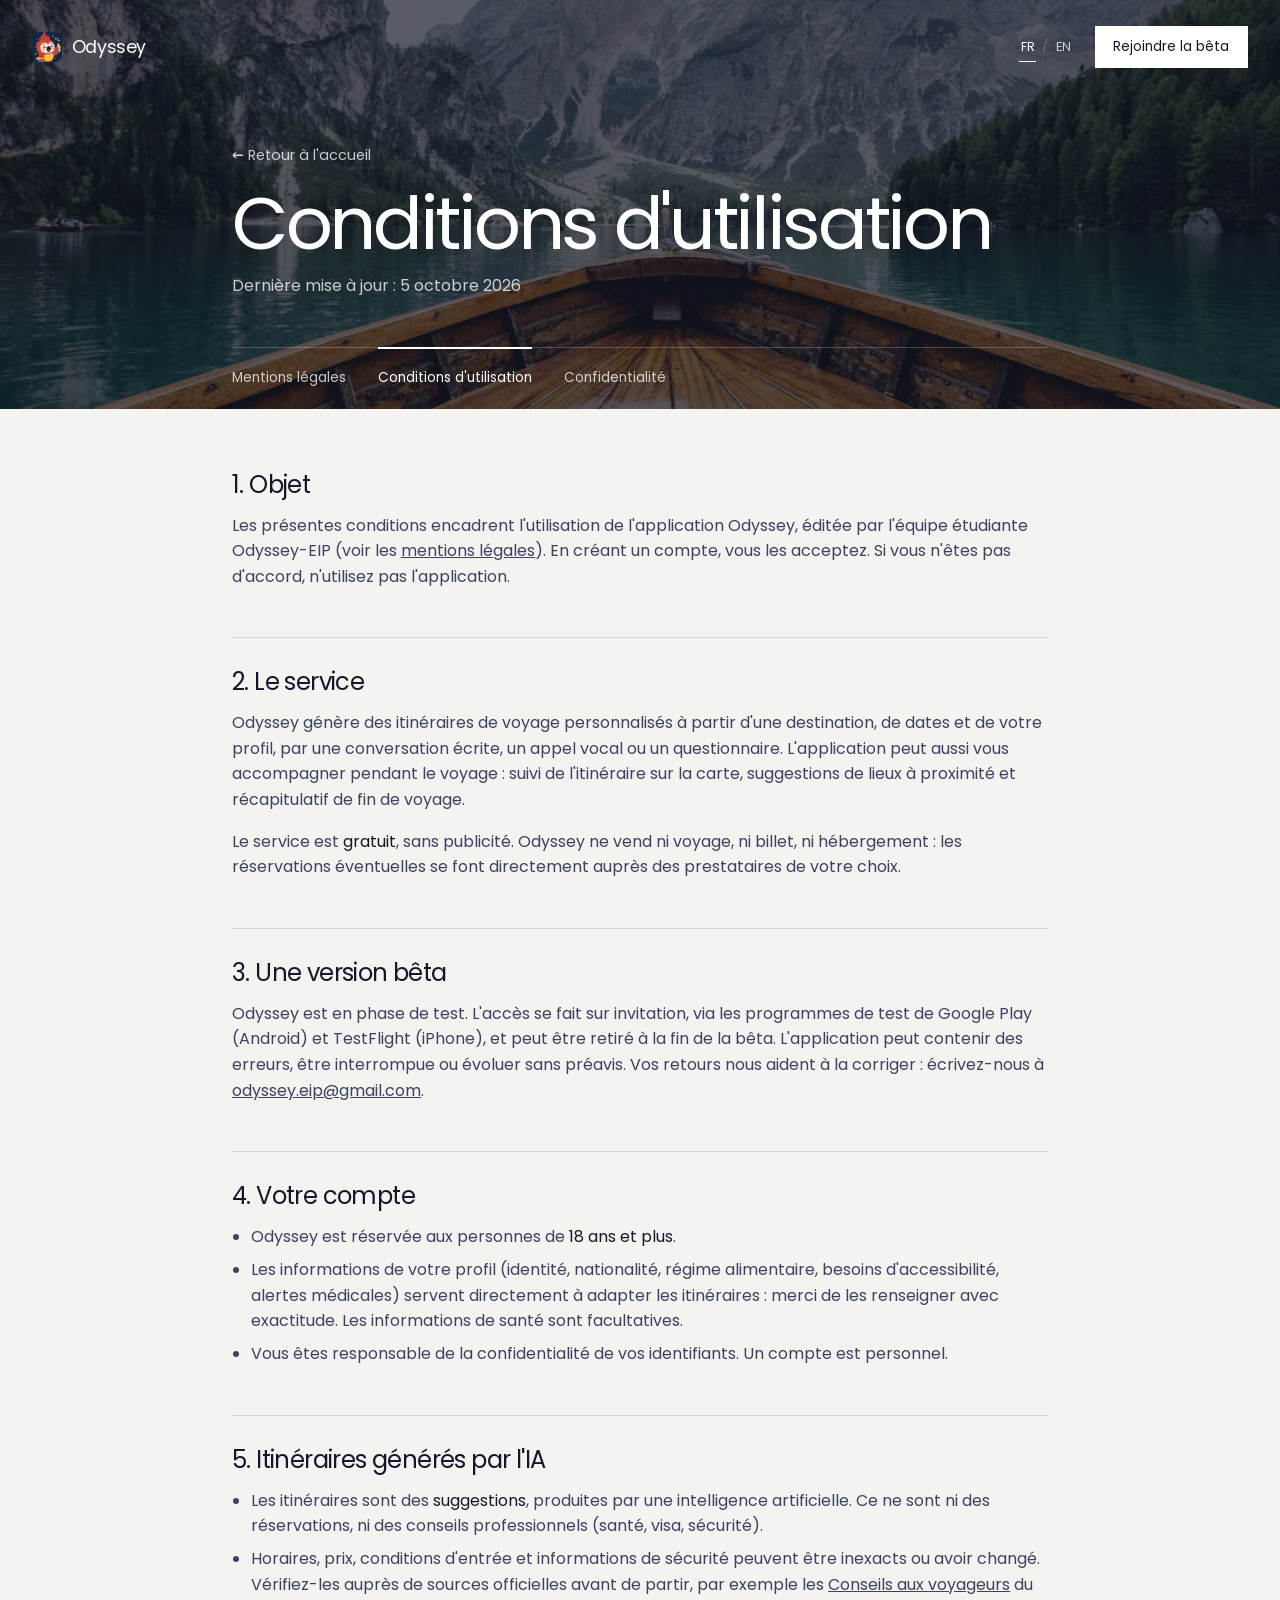
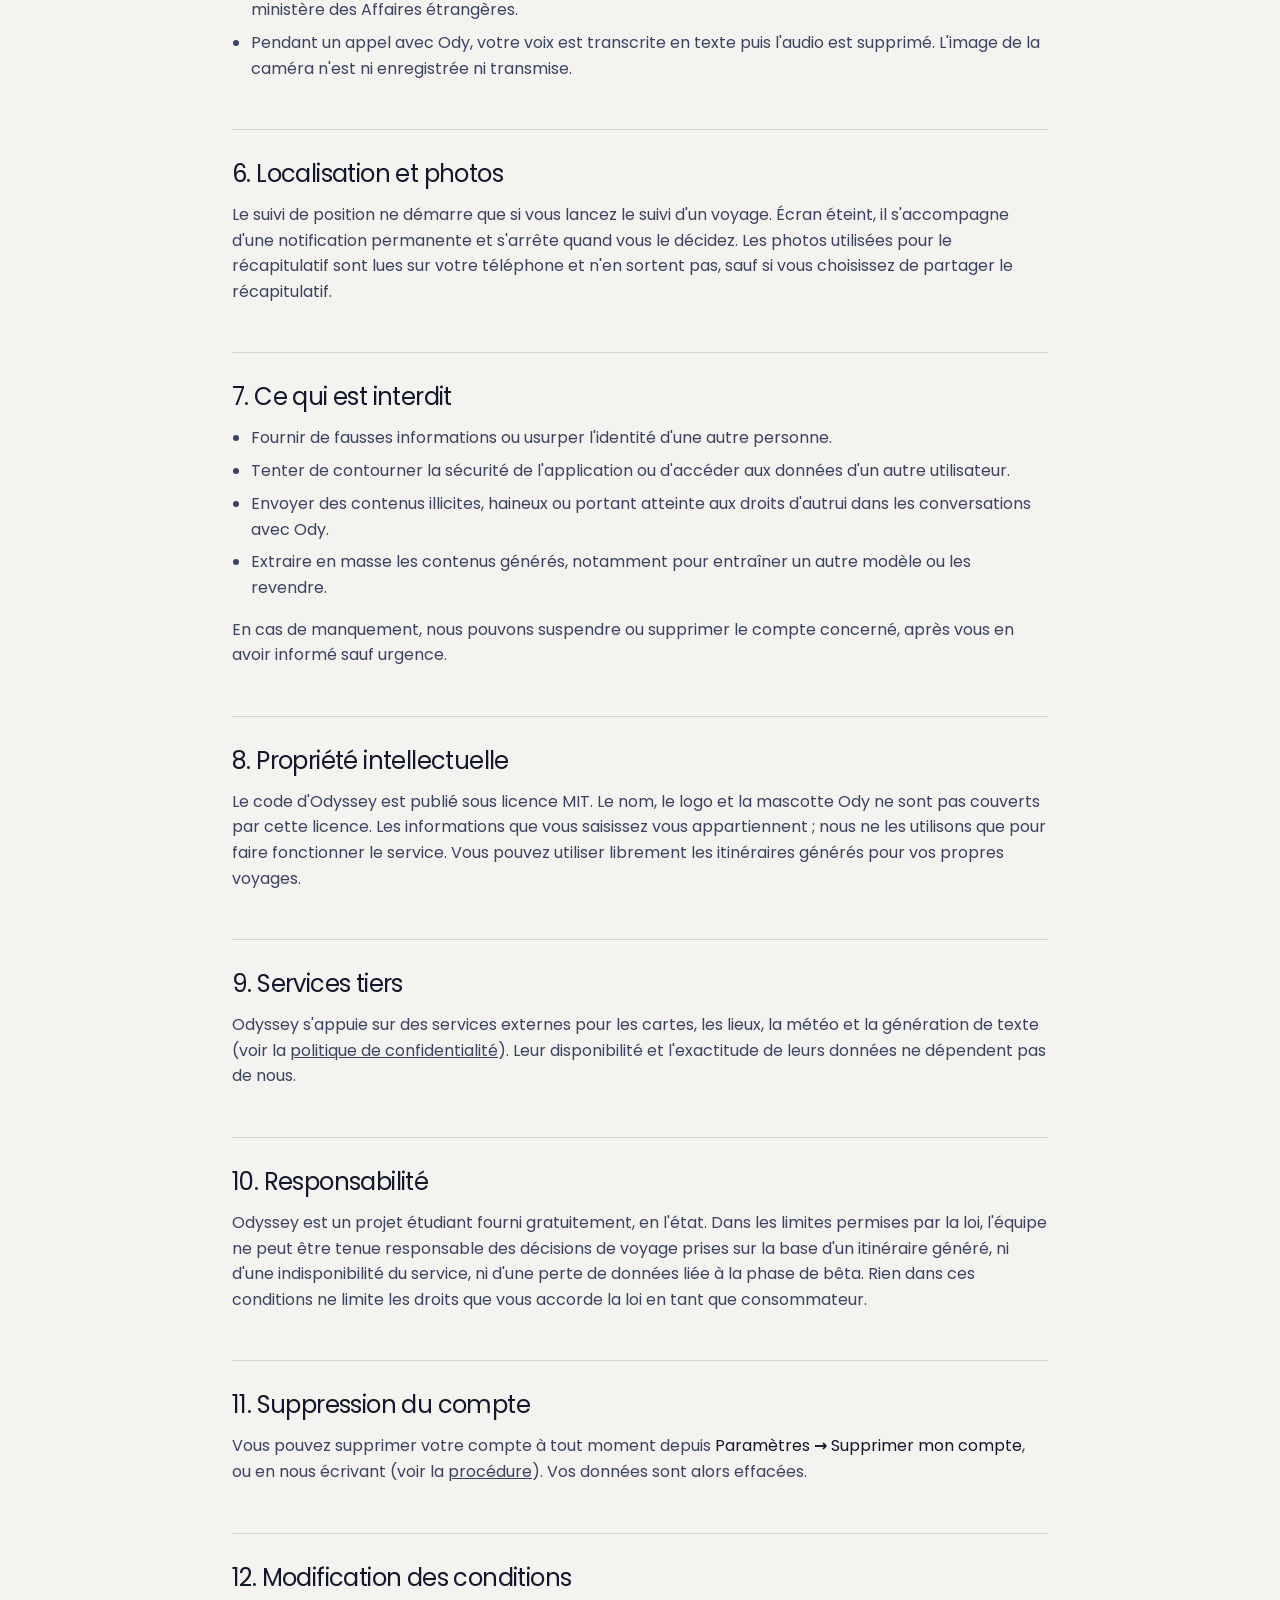
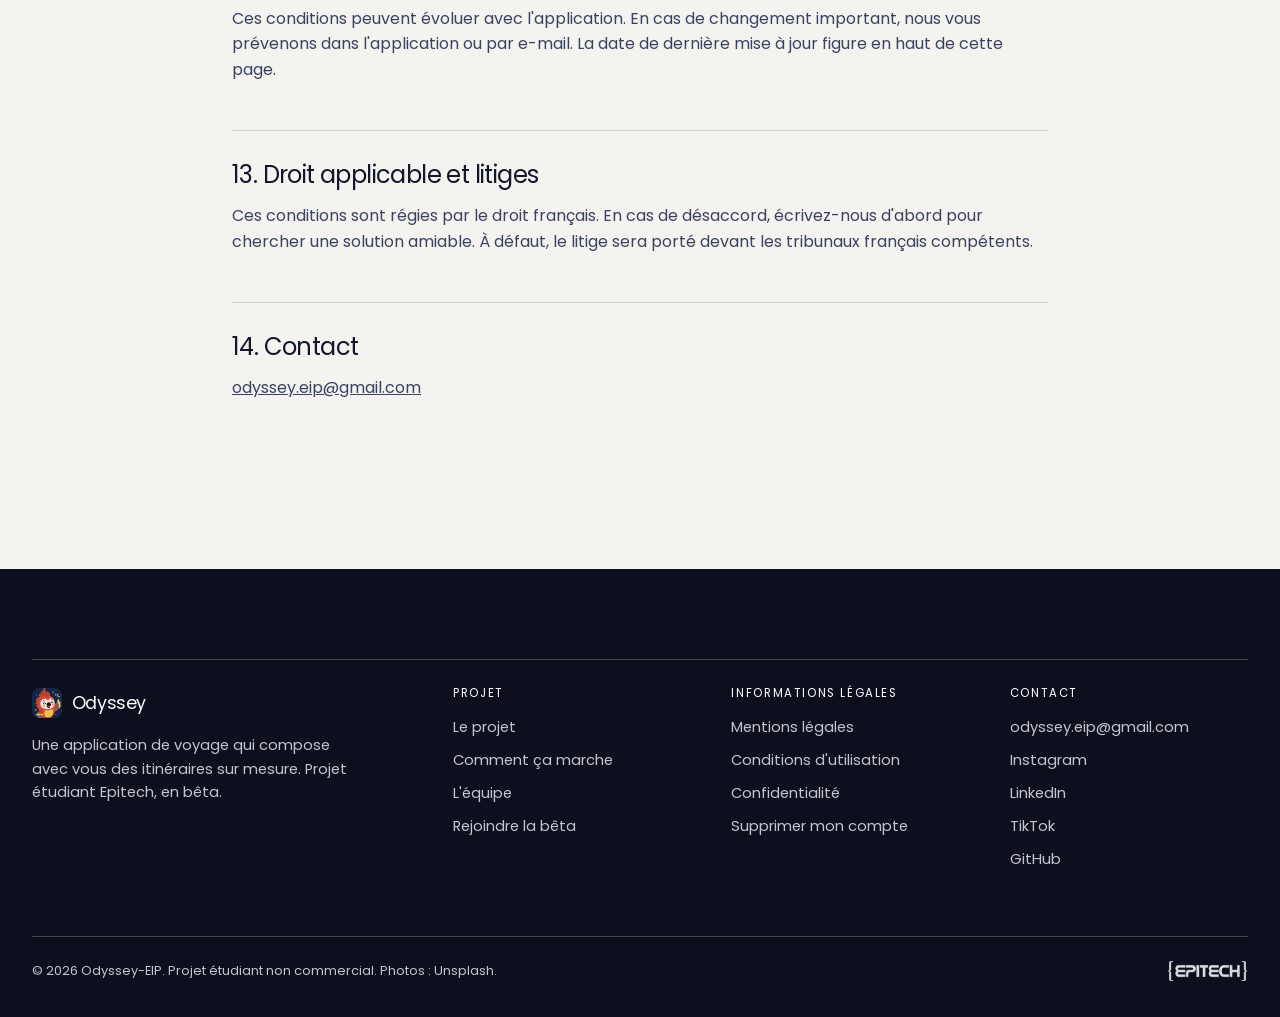
==== commit 6a362ac3: "feat(landing): nouveau logo Ody à la place de la boussole Le logo (Ody qui salue sur fond nuit) est " ====
--- a/cgu.html
+++ b/cgu.html
@@ -6,7 +6,8 @@
 <title>Conditions d'utilisation — Odyssey</title>
 <meta name="description" content="Conditions générales d'utilisation de l'application Odyssey." data-fr="Conditions générales d'utilisation de l'application Odyssey." data-en="Terms of use of the Odyssey app.">
 <meta name="theme-color" content="#0b0f1e">
-<link rel="icon" type="image/png" href="assets/img/compass-ink.png">
+<link rel="icon" type="image/svg+xml" href="assets/img/logo-ody.svg">
+<link rel="apple-touch-icon" href="assets/img/logo-ody.svg">
 <link rel="stylesheet" href="assets/site.css">
 </head>
 <body>
@@ -16,7 +17,7 @@
   <img src="assets/img/lake-1400.webp" alt="">
   <nav class="nav" aria-label="Navigation principale" data-aria-fr="Navigation principale" data-aria-en="Main navigation">
     <a class="brand" href="./">
-      <img src="assets/img/compass-white.png" alt="" width="34" height="34">
+      <img src="assets/img/logo-ody.svg" alt="" width="34" height="34">
       <span>Odyssey</span>
     </a>
     <div class="nav-right">
@@ -220,7 +221,7 @@
   <div class="wrap">
     <div class="footer-grid">
       <div>
-        <a class="brand" href="./"><img src="assets/img/compass-white.png" alt="" width="34" height="34"><span>Odyssey</span></a>
+        <a class="brand" href="./"><img src="assets/img/logo-ody.svg" alt="" width="34" height="34"><span>Odyssey</span></a>
         <p class="footer-tag" data-fr="Une application de voyage qui compose avec vous des itinéraires sur mesure. Projet étudiant Epitech, en bêta." data-en="A travel app that builds tailor-made itineraries with you. An Epitech student project, in beta.">Une application de voyage qui compose avec vous des itinéraires sur mesure. Projet étudiant Epitech, en bêta.</p>
       </div>
       <div>
--- a/assets/site.css
+++ b/assets/site.css
@@ -2,7 +2,8 @@
 @font-face{font-family:'Poppins';font-style:normal;font-weight:500;font-display:swap;src:url(fonts/poppins-500.woff2) format('woff2');}
 @font-face{font-family:'Poppins';font-style:normal;font-weight:600;font-display:swap;src:url(fonts/poppins-600.woff2) format('woff2');}
 @font-face{font-family:'Poppins';font-style:normal;font-weight:700;font-display:swap;src:url(fonts/poppins-700.woff2) format('woff2');}
-@font-face{font-family:'Manrope';font-style:normal;font-weight:400 700;font-display:swap;src:url(fonts/manrope.woff2) format('woff2');}
+@font-face{font-family:'Poppins';font-style:normal;font-weight:400 700;font-display:swap;src:url(fonts/Poppins-Regular.ttf) format('woff2');}
+@font-face{font-family:'Poppins Bold';font-style:normal;font-weight:700;font-display:swap;src:url(fonts/Poppins-Bold.ttf) format('truetype');}
 @font-face{font-family:'Instrument Serif';font-style:italic;font-weight:400;font-display:swap;src:url(fonts/instrument-serif-italic.woff2) format('woff2');}
 
 :root{
@@ -53,7 +54,7 @@
   --shadow:0 40px 70px -30px rgba(10,14,31,0.55);
   --ease:cubic-bezier(.16,1,.3,1);
   --font-head:'Poppins',ui-sans-serif,system-ui,sans-serif;
-  --font-body:'Manrope',ui-sans-serif,system-ui,sans-serif;
+  --font-body:'Poppins',ui-sans-serif,system-ui,sans-serif;
   --font-accent:'Instrument Serif',ui-serif,Georgia,serif;
 }
 @media (prefers-color-scheme: dark){
@@ -128,7 +129,7 @@
 .nav-fixed.is-solid{background:rgba(11,15,30,0.88);backdrop-filter:blur(14px);-webkit-backdrop-filter:blur(14px);padding-top:14px;padding-bottom:14px;}
 .nav-fixed.is-hidden{transform:translateY(-100%);}
 .brand{display:flex;align-items:center;gap:.6rem;text-decoration:none;color:var(--on-photo);}
-.brand img{width:30px;height:30px;}
+.brand img{width:30px;height:30px;border-radius:22%;}
 .brand span{font-family:var(--font-head);font-weight:600;font-size:1.1rem;letter-spacing:-0.02em;}
 .nav-links{display:flex;gap:2.2rem;list-style:none;margin:0;padding:0;}
 .nav-links a{text-decoration:none;font-size:.88rem;font-weight:600;color:var(--on-photo-soft);transition:color .3s ease;}
@@ -145,7 +146,7 @@
 .hero-bg{width:100%;height:100%;object-fit:cover;object-position:center 60%;}
 .hero::before{content:"";position:absolute;inset:0;z-index:1;background:linear-gradient(180deg,var(--scrim) 0%,rgba(8,11,24,0.1) 38%,var(--scrim-strong) 100%);}
 .hero-body{position:absolute;z-index:2;left:0;right:0;bottom:0;padding-bottom:56px;will-change:transform,opacity;}
-.hero h1{font-size:clamp(3.6rem,12.5vw,12rem);font-weight:700;letter-spacing:-0.05em;line-height:.92;margin:0 0 40px;}
+.hero h1{font-family:'Poppins Bold',var(--font-head);font-size:clamp(3.6rem,12.5vw,12rem);font-weight:700;letter-spacing:-0.05em;line-height:.92;margin:0 0 40px;}
 .hero h1 .line{display:block;}
 .hero h1 em{font-weight:400;letter-spacing:-0.02em;}
 .hero-row{display:grid;grid-template-columns:minmax(0,1fr) auto;gap:40px;align-items:end;padding-top:28px;border-top:1px solid var(--on-photo-line);}
@@ -257,7 +258,6 @@
 .modes i{font-family:var(--font-accent);color:var(--on-photo-soft);}
 .modes b{font-family:var(--font-head);font-weight:500;}
 .modes span{grid-column:2;color:var(--on-photo-soft);font-size:.92rem;}
-.panel-ody{position:absolute;right:30px;top:26px;width:78px;}
 
 /* « Pendant le voyage » : une carte de Lisbonne où le trajet réel quitte le
    plan. Épinglée et pilotée par le défilement (version resserrée sous
@@ -312,7 +312,8 @@
 .trip-phone .iphone{--w:min(230px,52vw);}
 .trip-notif{position:absolute;z-index:3;left:4%;right:4%;top:6.2%;display:grid;grid-template-columns:auto minmax(0,1fr) auto;gap:0 calc(var(--w) * .04);align-items:start;padding:calc(var(--w) * .04);border-radius:calc(var(--w) * .07);background:var(--notif-bg);color:var(--notif-ink);box-shadow:var(--shadow-notif);-webkit-backdrop-filter:blur(12px);backdrop-filter:blur(12px);}
 .trip-notif-icon{width:calc(var(--w) * .12);height:calc(var(--w) * .12);border-radius:calc(var(--w) * .028);background:var(--deep);display:grid;place-items:center;}
-.trip-notif-icon img{width:66%;height:auto;}
+.trip-notif-icon{overflow:hidden;}
+.trip-notif-icon img{width:100%;height:100%;}
 .trip-notif-body{display:flex;flex-direction:column;font-size:calc(var(--w) * .047);line-height:1.3;}
 .trip-notif-body b{font-weight:700;}
 .trip-notif-time{font-size:calc(var(--w) * .04);color:var(--notif-muted);}
@@ -417,17 +418,20 @@
 .beta-grid{display:grid;grid-template-columns:minmax(0,1.1fr) minmax(0,1fr);gap:72px;align-items:end;}
 .beta h2{font-size:clamp(2.8rem,7vw,6.2rem);margin-bottom:28px;}
 .beta-intro{color:var(--on-photo-soft);font-size:1.1rem;max-width:480px;}
+.beta-panel{padding:8px 32px 32px;background:rgba(8,11,24,0.58);-webkit-backdrop-filter:blur(14px) saturate(1.1);backdrop-filter:blur(14px) saturate(1.1);border:1px solid var(--on-photo-line);border-radius:4px;box-shadow:0 30px 60px -30px rgba(0,0,0,0.6);}
+.beta-panel .steps{border-bottom-color:var(--on-photo-line);}
+.beta-panel .steps li:first-child{border-top:0;}
 .steps{list-style:none;margin:0 0 36px;padding:0;counter-reset:s;border-bottom:1px solid var(--on-photo-line);}
 .steps li{counter-increment:s;display:grid;grid-template-columns:48px 1fr;padding:20px 0;border-top:1px solid var(--on-photo-line);}
 .steps li::before{content:"0" counter(s);font-family:var(--font-accent);font-style:italic;font-size:1.3rem;color:var(--sun);}
 .steps strong{display:block;font-family:var(--font-head);font-weight:500;font-size:1.1rem;}
-.steps span{color:var(--on-photo-soft);font-size:.94rem;}
+.steps span{color:rgba(255,255,255,0.86);font-size:.94rem;}
 .beta-actions{display:flex;flex-wrap:wrap;gap:12px;}
 .beta-note{margin-top:24px;font-size:.85rem;color:var(--on-photo-soft);}
 
 /* ---------- Pied de page ---------- */
 .footer{background:var(--night);color:var(--on-photo-soft);padding:90px 0 36px;overflow:hidden;}
-.footer-word{font-family:var(--font-head);font-weight:700;font-size:clamp(4rem,17vw,16rem);letter-spacing:-0.06em;line-height:.85;color:var(--on-photo);margin:0 0 70px;}
+.footer-word{font-family:'Poppins Bold',var(--font-head);font-weight:700;font-size:clamp(4rem,17vw,16rem);letter-spacing:-0.06em;line-height:.85;color:var(--on-photo);margin:0 0 70px;}
 .footer-word em{font-family:var(--font-accent);font-weight:400;letter-spacing:-0.02em;}
 .footer-grid{display:grid;grid-template-columns:1.6fr 1fr 1fr 1fr;gap:40px;padding-top:28px;border-top:1px solid var(--on-photo-line);}
 .footer .brand{margin-bottom:1rem;}
@@ -474,7 +478,7 @@
    demandé à réduire les animations : sans JS, la page reste lisible. */
 .motion .reveal{opacity:0;transform:translateY(48px);transition:opacity 1s var(--ease),transform 1.2s var(--ease);transition-delay:calc(var(--d,0) * 90ms);}
 .motion .reveal.is-in{opacity:1;transform:none;}
-.motion .split .w{display:inline-block;overflow:hidden;vertical-align:top;padding-bottom:.12em;margin-bottom:-.12em;}
+.motion .split .w{display:inline-block;overflow:hidden;vertical-align:top;padding-bottom:.22em;margin-bottom:-.22em;}
 .motion .split .w > span{display:inline-block;transform:translateY(110%);transition:transform 1.1s var(--ease);transition-delay:calc(var(--i,0) * 55ms);}
 .motion .split.is-in .w > span{transform:none;}
 .motion .clip{clip-path:inset(14% 10% 14% 10%);transition:clip-path 1.5s var(--ease);}
@@ -543,6 +547,7 @@
   .recap-item:nth-child(even){transform:translateY(36px);}
   .recap-item .iphone{--w:190px;}
   .beta .wrap{padding-top:96px;padding-bottom:96px;}
+  .beta-panel{padding:4px 20px 24px;}
   .beta::before{background:linear-gradient(180deg,var(--scrim) 0%,var(--scrim-strong) 100%);}
   .footer-grid{grid-template-columns:1fr;gap:32px;}
   .legal-title{padding:36px 18px 0;}
@@ -562,7 +567,7 @@
 .how.is-pinned .hint-pin{display:inline;}
 .how.is-pinned .hint-swipe{display:none;}
 @media (max-width: 720px){
-  .panel:not(.panel-photo) .iphone,.panel-ody{display:none;}
+  .panel:not(.panel-photo) .iphone{display:none;}
 }
 
 /* ---------- Petits écrans : mêmes scènes épinglées, resserrées ----------
@@ -634,3 +639,104 @@
   .trip.is-pinned .sec-top .aside{display:none;}
   .trip.is-pinned .trip-copy h2{font-size:clamp(1.4rem,6vw,2rem);}
 }
+
+/* ---------- Ody, le guide ----------
+   Un seul Ody, en position fixe : ody.js le pose sur les perchoirs
+   [data-ody-perch] et le fait voler de l'un à l'autre (transform posé en
+   ligne sur .ody-guide). Le dessin (assets/img/ody-front.svg) est inséré en
+   ligne pour animer ses parties : .o-crest, .o-wing-l, .o-wing-r, .o-look
+   (regard, via --lx/--ly), .o-eye, .o-brow, .o-jaw, .o-cheeks.
+   Une couche de mouvement par élément, pour qu'elles ne se battent pas :
+   .ody-guide position · .ody-fig flottement · .ody-tilt inclinaison en vol ·
+   .ody-body sauts · .ody-svg penché. Humeurs sur .ody-guide : is-wave,
+   is-talk, is-think, is-happy, is-flying. Toujours posé sur fond sombre ou
+   sur papier : l'ombre portée le détache dans les deux thèmes. */
+.ody-guide{--ody-w:clamp(62px,5.4vw,84px);position:fixed;left:0;top:0;z-index:30;width:var(--ody-w);pointer-events:none;opacity:0;transition:opacity .4s ease;}
+.ody-guide.is-ready{opacity:1;}
+.ody-guide:not(.is-ready) .ody-fig{pointer-events:none;}
+.ody-guide[hidden]{display:none;}
+.ody-fig{display:block;width:100%;margin:0;padding:0;border:0;background:none;color:inherit;pointer-events:auto;cursor:pointer;-webkit-tap-highlight-color:transparent;}
+.ody-fig:focus-visible{outline:2px solid var(--sun);outline-offset:6px;border-radius:14px;}
+.ody-tilt{display:block;transform:rotate(var(--tilt,0deg));transform-origin:50% 55%;transition:transform .4s var(--ease);}
+.ody-body{display:block;position:relative;aspect-ratio:420 / 656;transform-origin:50% 100%;}
+.ody-body > img,.ody-svg{position:absolute;inset:0;display:block;width:100%;height:100%;overflow:visible;filter:drop-shadow(0 12px 14px rgba(4,6,16,0.45));}
+.ody-body > img{object-fit:contain;object-position:bottom center;}
+.ody-svg{transform-origin:50% 90%;transition:transform .6s var(--ease);}
+.ody-svg g{transform-box:fill-box;}
+.ody-svg .o-crest{transform-origin:62% 100%;}
+.ody-svg .o-wing-l{transform-origin:92% 12%;}
+.ody-svg .o-wing-r{transform-origin:15% 5%;}
+.ody-svg .o-eye{transform-origin:50% 50%;}
+.ody-svg .o-jaw{transform-origin:50% 0;}
+.ody-svg .o-cheeks{transform-origin:50% 50%;}
+.ody-svg .o-look{transform:translate(calc(var(--lx,0) * 10px),calc(var(--ly,0) * 7px));transition:transform .35s var(--ease);}
+.ody-svg .o-brow,.ody-svg .o-cheeks,.ody-svg .o-jaw{transition:transform .35s var(--ease);}
+
+/* Bulles : à gauche d'Ody par défaut ; ody.js choisit .is-right, .is-up
+   (au-dessus) ou .is-low (plus bas) pour ne pas couvrir de texte. */
+.ody-say,.ody-menu{position:absolute;right:calc(100% + 6px);bottom:56%;width:max-content;max-width:min(13rem,calc(100vw - var(--ody-w) - 40px));margin:0;padding:10px 15px;background:var(--on-photo);color:#12172b;border-radius:18px 18px 4px 18px;font-size:.86rem;font-weight:600;line-height:1.4;box-shadow:var(--shadow-card);transform-origin:bottom right;}
+.ody-guide.is-right .ody-say,.ody-guide.is-right .ody-menu{right:auto;left:calc(100% + 6px);border-radius:18px 18px 18px 4px;transform-origin:bottom left;}
+.ody-guide.is-low .ody-say,.ody-guide.is-low .ody-menu{bottom:auto;top:40%;border-radius:4px 18px 18px 18px;transform-origin:top right;}
+.ody-guide.is-low.is-right .ody-say,.ody-guide.is-low.is-right .ody-menu{border-radius:18px 4px 18px 18px;}
+.ody-guide.is-up .ody-say,.ody-guide.is-up .ody-menu{right:0;left:auto;top:auto;bottom:calc(100% + 6px);border-radius:18px 18px 4px 18px;transform-origin:bottom right;}
+.ody-say{pointer-events:none;opacity:0;transform:translateY(8px) scale(.88);transition:opacity .25s ease,transform .45s var(--ease);}
+.ody-say.is-on{opacity:1;transform:none;}
+.ody-menu{pointer-events:auto;display:flex;flex-direction:column;align-items:flex-start;gap:6px;padding:14px 14px 12px;}
+.ody-menu[hidden]{display:none;}
+.ody-menu-title{margin:0 2px 4px;font-size:.92rem;}
+.ody-menu button{appearance:none;margin:0;padding:.45rem .95rem;border:1px solid rgba(18,23,43,0.18);border-radius:999px;background:none;color:#12172b;font:600 .82rem/1.2 var(--font-body);cursor:pointer;text-align:left;transition:background-color .2s ease,color .2s ease;}
+.ody-menu button:hover,.ody-menu button:focus-visible{background:#12172b;color:#fff;}
+.ody-guide.is-menu .ody-say{opacity:0;}
+
+.modes li b{transition:color .3s ease;}
+.modes li.is-ody b{color:var(--sun);}
+/* Place réservée au-dessus du panneau pour qu'Ody s'y pose sans rien couvrir */
+.beta-panel{margin-top:140px;}
+
+/* Humeurs (sans animation, elles restent lisibles : sourcils, joues, bec) */
+.ody-guide.is-think .ody-svg{transform:rotate(-8deg);}
+.ody-guide.is-think .o-brow-r{transform:translateY(-9px) rotate(-6deg);}
+.ody-guide.is-happy .o-brow,.ody-guide.is-wave .o-brow{transform:translateY(-6px);}
+.ody-guide.is-happy .o-cheeks{transform:scale(1.25);}
+.ody-guide.is-talk .o-jaw,.ody-guide.is-happy .o-jaw,.ody-guide.is-menu .o-jaw{transform:translateY(7px);}
+
+/* Mouvement */
+.motion .ody-fig{animation:ody-float 5.2s ease-in-out infinite alternate;}
+.motion .ody-svg .o-crest{animation:o-sway 3.4s ease-in-out infinite alternate;}
+.motion .ody-svg .o-wing-l{animation:o-flap 2.6s ease-in-out infinite alternate;}
+.motion .ody-svg .o-wing-r{animation:o-flap-r 2.9s ease-in-out infinite alternate;}
+.motion .ody-svg .o-eye{animation:o-blink 4.8s linear infinite;animation-delay:var(--blink,0s);}
+.motion .ody-guide.is-wave .o-wing-l{animation:o-wave .3s ease-in-out infinite alternate;}
+.motion .ody-guide.is-happy .o-wing-l{animation:o-wave .22s ease-in-out infinite alternate;}
+.motion .ody-guide.is-happy .o-wing-r{animation:o-wave-r .22s ease-in-out infinite alternate;}
+.motion .ody-guide.is-happy .ody-body{animation:o-bounce .44s ease-in-out infinite;}
+.motion .ody-guide.is-happy .o-crest{animation-duration:.3s;}
+.motion .ody-guide.is-talk .o-jaw{animation:o-talk .18s ease-in-out infinite alternate;}
+.motion .ody-guide.is-flying .ody-fig{animation:none;}
+.motion .ody-guide.is-flying .o-wing-l{animation:o-wave .14s ease-in-out infinite alternate;}
+.motion .ody-guide.is-flying .o-wing-r{animation:o-wave-r .14s ease-in-out infinite alternate;}
+.motion .ody-guide.is-flying .o-crest{animation:o-sway .5s ease-in-out infinite alternate;}
+.motion .ody-body.is-hop{animation:o-hop .5s var(--ease);}
+.motion .ody-body.is-land{animation:o-land .45s var(--ease);}
+.motion .ody-body.is-spin{transform-origin:50% 55%;animation:o-spin .9s var(--ease);}
+.motion .ody-fig:hover .ody-svg{transform:rotate(4deg) scale(1.04);}
+.motion .ody-guide.is-asleep *{animation-play-state:paused !important;}
+@keyframes ody-float{from{transform:translateY(0) rotate(-1.5deg);}to{transform:translateY(-8px) rotate(1.5deg);}}
+@keyframes o-sway{from{transform:rotate(-4deg);}to{transform:rotate(4deg);}}
+@keyframes o-flap{from{transform:rotate(-3deg);}to{transform:rotate(7deg);}}
+@keyframes o-flap-r{from{transform:rotate(3deg);}to{transform:rotate(-7deg);}}
+@keyframes o-blink{0%,93%,100%{transform:none;}96%{transform:scaleY(.08);}}
+@keyframes o-wave{from{transform:rotate(2deg);}to{transform:rotate(34deg);}}
+@keyframes o-wave-r{from{transform:rotate(-2deg);}to{transform:rotate(-26deg);}}
+@keyframes o-talk{from{transform:none;}to{transform:translateY(10px);}}
+@keyframes o-bounce{0%,100%{transform:none;}50%{transform:translateY(-9%) scaleY(1.03);}}
+@keyframes o-hop{0%{transform:none;}30%{transform:translateY(2%) scaleY(.92) scaleX(1.06);}60%{transform:translateY(-14%) scaleY(1.05);}100%{transform:none;}}
+@keyframes o-land{0%{transform:none;}35%{transform:scaleY(.88) scaleX(1.08);}70%{transform:scaleY(1.04) scaleX(.98);}100%{transform:none;}}
+@keyframes o-spin{0%{transform:none;}40%{transform:translateY(-22%) rotate(200deg);}100%{transform:rotate(360deg);}}
+
+@media (max-width: 720px){
+  .ody-guide{--ody-w:50px;}
+  .beta-panel{margin-top:96px;}
+  .ody-say,.ody-menu{font-size:.8rem;padding:9px 13px;}
+  .ody-menu{padding:12px 12px 10px;}
+}
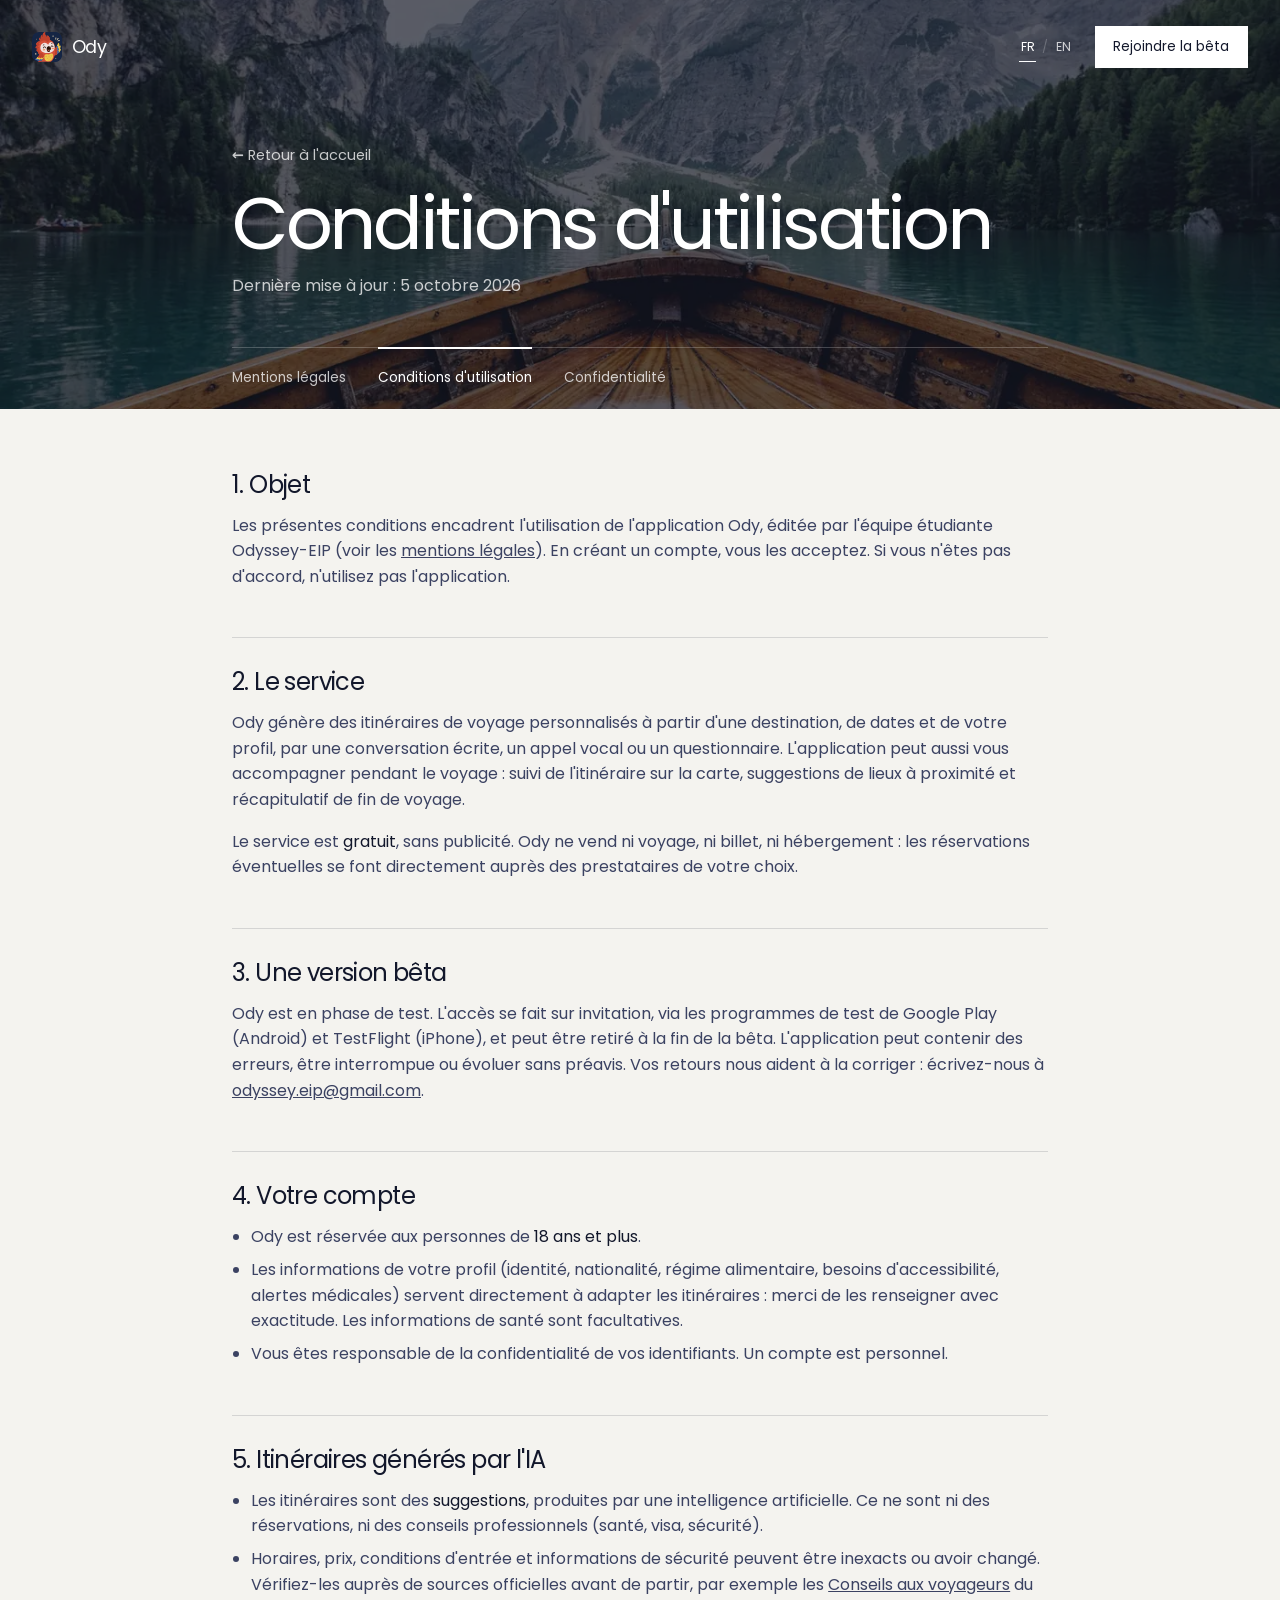
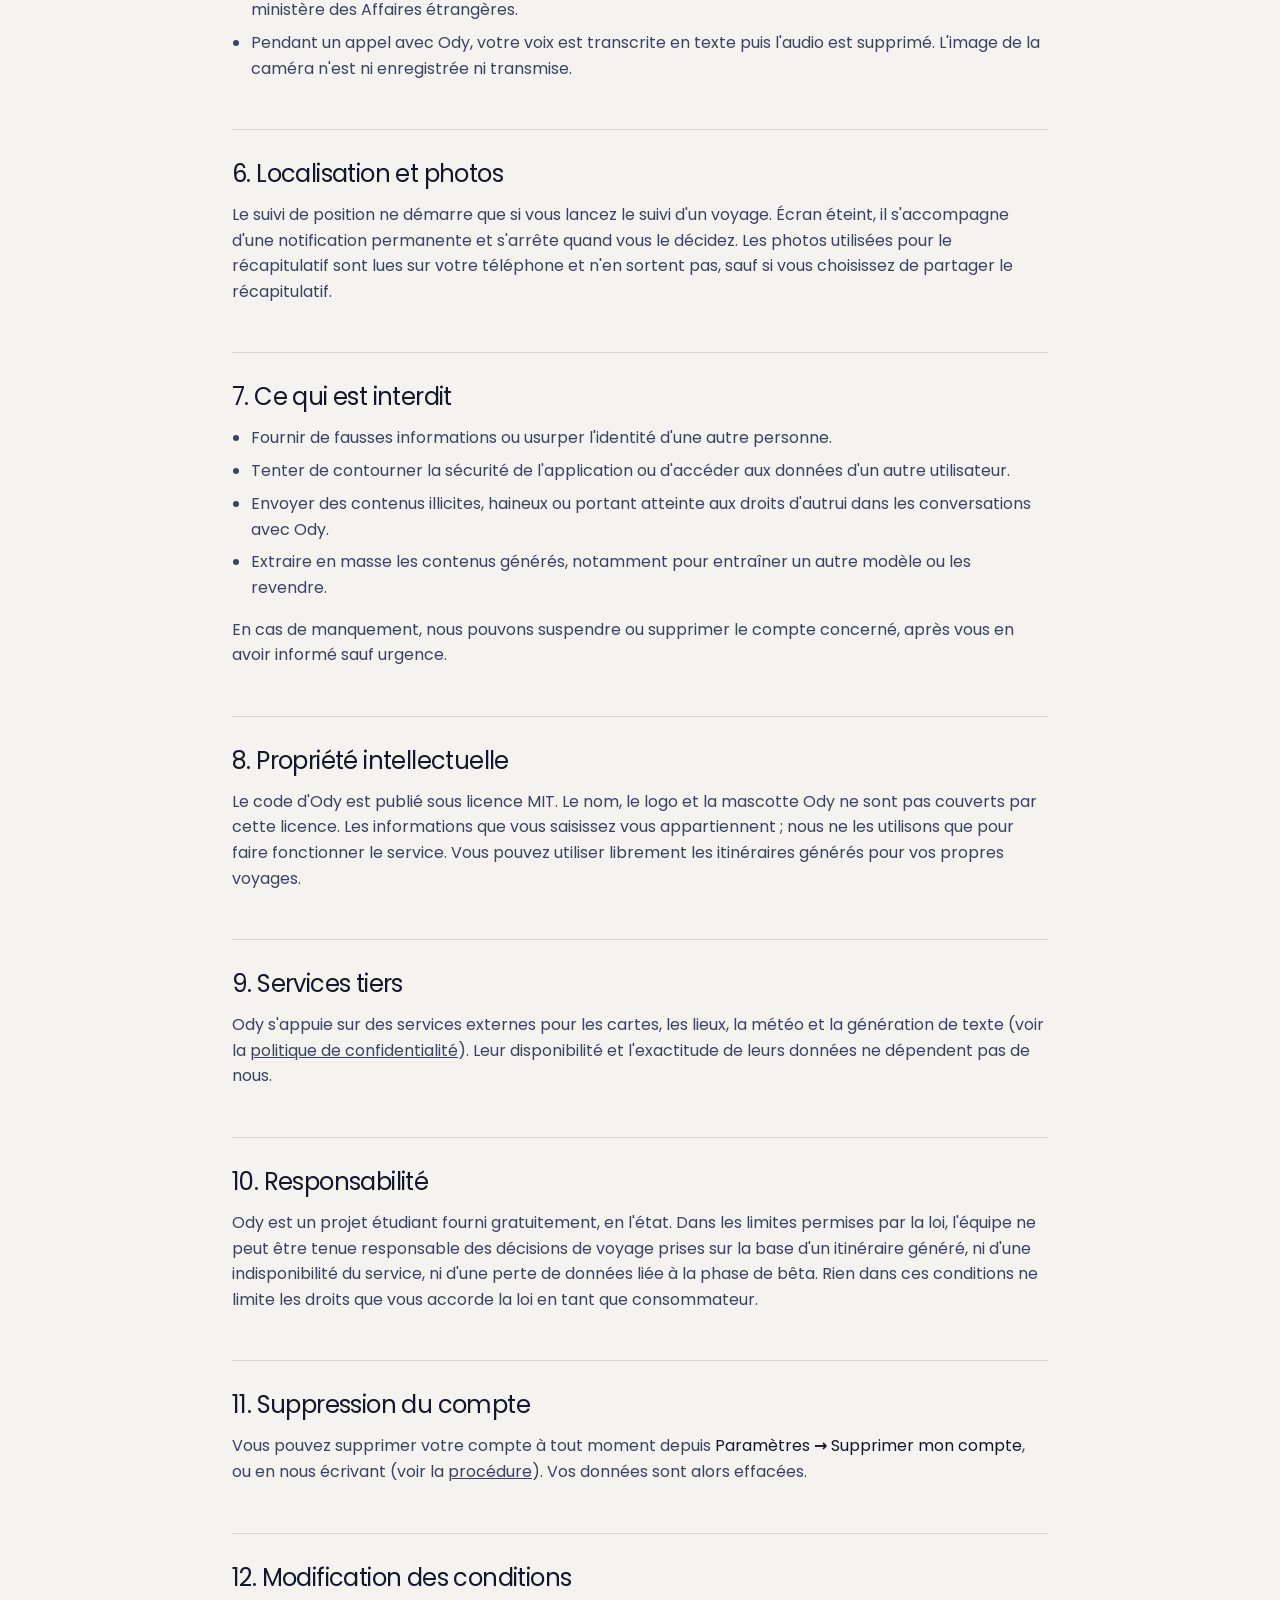
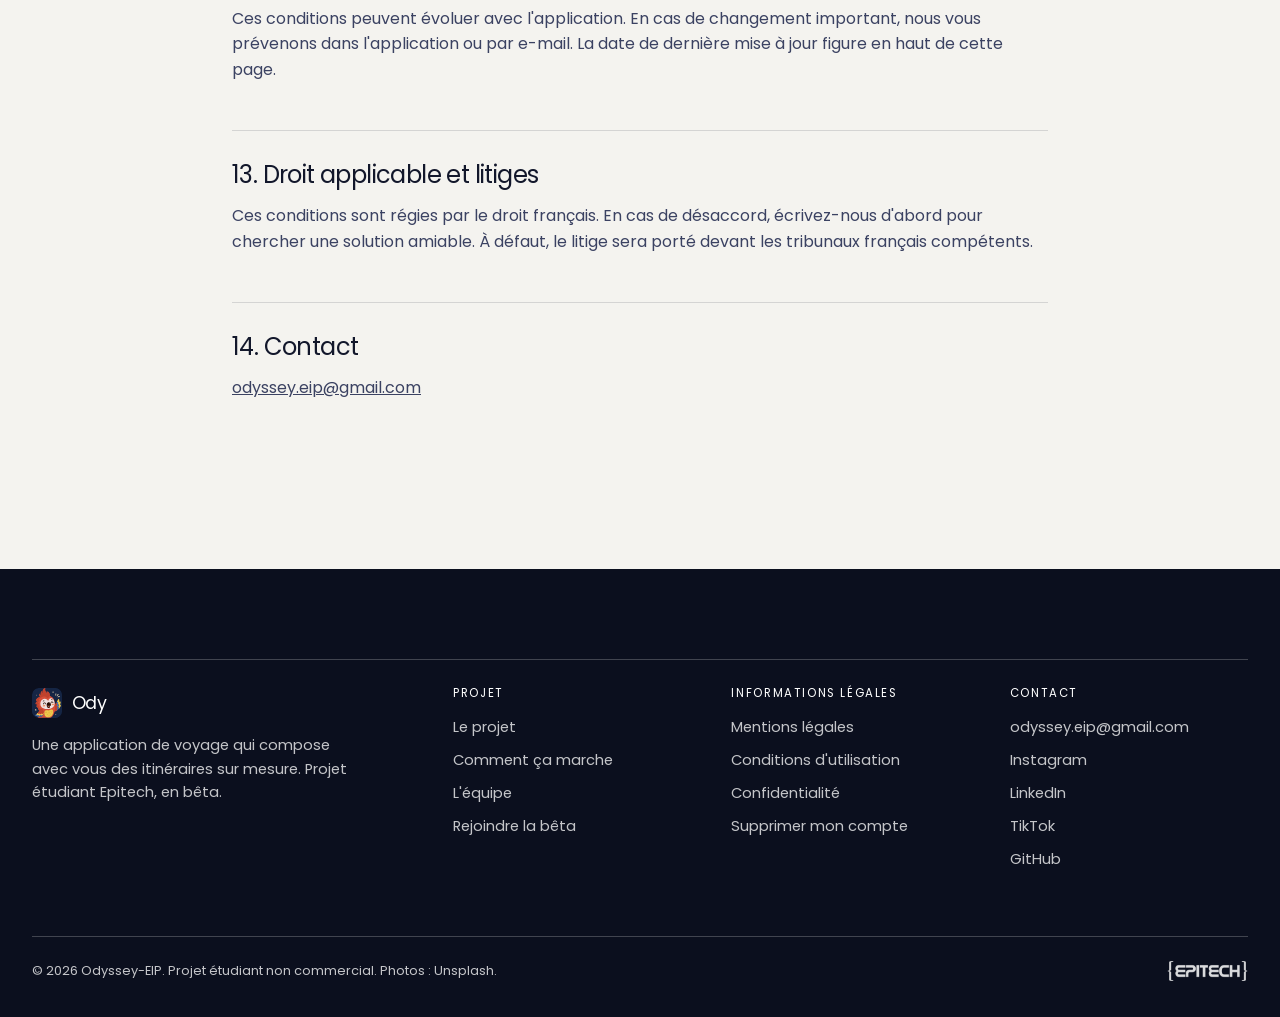
==== commit 3647c286: "chore: renommer Odyssey en Ody sur le site" ====
--- a/cgu.html
+++ b/cgu.html
@@ -1,10 +1,10 @@
 <!DOCTYPE html>
-<html lang="fr" data-title-fr="Conditions d'utilisation — Odyssey" data-title-en="Terms of use — Odyssey">
+<html lang="fr" data-title-fr="Conditions d'utilisation — Ody" data-title-en="Terms of use — Ody">
 <head>
 <meta charset="UTF-8">
 <meta name="viewport" content="width=device-width, initial-scale=1.0">
-<title>Conditions d'utilisation — Odyssey</title>
-<meta name="description" content="Conditions générales d'utilisation de l'application Odyssey." data-fr="Conditions générales d'utilisation de l'application Odyssey." data-en="Terms of use of the Odyssey app.">
+<title>Conditions d'utilisation — Ody</title>
+<meta name="description" content="Conditions générales d'utilisation de l'application Ody." data-fr="Conditions générales d'utilisation de l'application Ody." data-en="Terms of use of the Ody app.">
 <meta name="theme-color" content="#0b0f1e">
 <link rel="icon" type="image/svg+xml" href="assets/img/logo-ody.svg">
 <link rel="apple-touch-icon" href="assets/img/logo-ody.svg">
@@ -18,7 +18,7 @@
   <nav class="nav" aria-label="Navigation principale" data-aria-fr="Navigation principale" data-aria-en="Main navigation">
     <a class="brand" href="./">
       <img src="assets/img/logo-ody.svg" alt="" width="34" height="34">
-      <span>Odyssey</span>
+      <span>Ody</span>
     </a>
     <div class="nav-right">
       <div class="lang-switch" role="group" aria-label="Langue" data-aria-fr="Langue" data-aria-en="Language">
@@ -45,24 +45,24 @@
 <div data-lang-block="fr" lang="fr">
 <section>
     <h2>1. Objet</h2>
-    <p>Les présentes conditions encadrent l'utilisation de l'application Odyssey, éditée par l'équipe étudiante Odyssey-EIP (voir les <a href="mentions-legales.html">mentions légales</a>). En créant un compte, vous les acceptez. Si vous n'êtes pas d'accord, n'utilisez pas l'application.</p>
+    <p>Les présentes conditions encadrent l'utilisation de l'application Ody, éditée par l'équipe étudiante Odyssey-EIP (voir les <a href="mentions-legales.html">mentions légales</a>). En créant un compte, vous les acceptez. Si vous n'êtes pas d'accord, n'utilisez pas l'application.</p>
   </section>
 
   <section>
     <h2>2. Le service</h2>
-    <p>Odyssey génère des itinéraires de voyage personnalisés à partir d'une destination, de dates et de votre profil, par une conversation écrite, un appel vocal ou un questionnaire. L'application peut aussi vous accompagner pendant le voyage : suivi de l'itinéraire sur la carte, suggestions de lieux à proximité et récapitulatif de fin de voyage.</p>
-    <p>Le service est <strong>gratuit</strong>, sans publicité. Odyssey ne vend ni voyage, ni billet, ni hébergement : les réservations éventuelles se font directement auprès des prestataires de votre choix.</p>
+    <p>Ody génère des itinéraires de voyage personnalisés à partir d'une destination, de dates et de votre profil, par une conversation écrite, un appel vocal ou un questionnaire. L'application peut aussi vous accompagner pendant le voyage : suivi de l'itinéraire sur la carte, suggestions de lieux à proximité et récapitulatif de fin de voyage.</p>
+    <p>Le service est <strong>gratuit</strong>, sans publicité. Ody ne vend ni voyage, ni billet, ni hébergement : les réservations éventuelles se font directement auprès des prestataires de votre choix.</p>
   </section>
 
   <section>
     <h2>3. Une version bêta</h2>
-    <p>Odyssey est en phase de test. L'accès se fait sur invitation, via les programmes de test de Google Play (Android) et TestFlight (iPhone), et peut être retiré à la fin de la bêta. L'application peut contenir des erreurs, être interrompue ou évoluer sans préavis. Vos retours nous aident à la corriger : écrivez-nous à <a href="mailto:odyssey.eip@gmail.com">odyssey.eip@gmail.com</a>.</p>
+    <p>Ody est en phase de test. L'accès se fait sur invitation, via les programmes de test de Google Play (Android) et TestFlight (iPhone), et peut être retiré à la fin de la bêta. L'application peut contenir des erreurs, être interrompue ou évoluer sans préavis. Vos retours nous aident à la corriger : écrivez-nous à <a href="mailto:odyssey.eip@gmail.com">odyssey.eip@gmail.com</a>.</p>
   </section>
 
   <section>
     <h2>4. Votre compte</h2>
     <ul>
-      <li>Odyssey est réservée aux personnes de <strong>18 ans et plus</strong>.</li>
+      <li>Ody est réservée aux personnes de <strong>18 ans et plus</strong>.</li>
       <li>Les informations de votre profil (identité, nationalité, régime alimentaire, besoins d'accessibilité, alertes médicales) servent directement à adapter les itinéraires : merci de les renseigner avec exactitude. Les informations de santé sont facultatives.</li>
       <li>Vous êtes responsable de la confidentialité de vos identifiants. Un compte est personnel.</li>
     </ul>
@@ -95,17 +95,17 @@
 
   <section>
     <h2>8. Propriété intellectuelle</h2>
-    <p>Le code d'Odyssey est publié sous licence MIT. Le nom, le logo et la mascotte Ody ne sont pas couverts par cette licence. Les informations que vous saisissez vous appartiennent ; nous ne les utilisons que pour faire fonctionner le service. Vous pouvez utiliser librement les itinéraires générés pour vos propres voyages.</p>
+    <p>Le code d'Ody est publié sous licence MIT. Le nom, le logo et la mascotte Ody ne sont pas couverts par cette licence. Les informations que vous saisissez vous appartiennent ; nous ne les utilisons que pour faire fonctionner le service. Vous pouvez utiliser librement les itinéraires générés pour vos propres voyages.</p>
   </section>
 
   <section>
     <h2>9. Services tiers</h2>
-    <p>Odyssey s'appuie sur des services externes pour les cartes, les lieux, la météo et la génération de texte (voir la <a href="confidentialite.html">politique de confidentialité</a>). Leur disponibilité et l'exactitude de leurs données ne dépendent pas de nous.</p>
+    <p>Ody s'appuie sur des services externes pour les cartes, les lieux, la météo et la génération de texte (voir la <a href="confidentialite.html">politique de confidentialité</a>). Leur disponibilité et l'exactitude de leurs données ne dépendent pas de nous.</p>
   </section>
 
   <section>
     <h2>10. Responsabilité</h2>
-    <p>Odyssey est un projet étudiant fourni gratuitement, en l'état. Dans les limites permises par la loi, l'équipe ne peut être tenue responsable des décisions de voyage prises sur la base d'un itinéraire généré, ni d'une indisponibilité du service, ni d'une perte de données liée à la phase de bêta. Rien dans ces conditions ne limite les droits que vous accorde la loi en tant que consommateur.</p>
+    <p>Ody est un projet étudiant fourni gratuitement, en l'état. Dans les limites permises par la loi, l'équipe ne peut être tenue responsable des décisions de voyage prises sur la base d'un itinéraire généré, ni d'une indisponibilité du service, ni d'une perte de données liée à la phase de bêta. Rien dans ces conditions ne limite les droits que vous accorde la loi en tant que consommateur.</p>
   </section>
 
   <section>
@@ -132,24 +132,24 @@
 <div data-lang-block="en" lang="en" hidden>
 <section>
     <h2>1. Purpose</h2>
-    <p>These terms govern the use of the Odyssey app, published by the Odyssey-EIP student team (see the <a href="mentions-legales.html?lang=en">legal notice</a>). By creating an account, you accept them. If you disagree, do not use the app.</p>
+    <p>These terms govern the use of the Ody app, published by the Odyssey-EIP student team (see the <a href="mentions-legales.html?lang=en">legal notice</a>). By creating an account, you accept them. If you disagree, do not use the app.</p>
   </section>
 
   <section>
     <h2>2. The service</h2>
-    <p>Odyssey generates personalized travel itineraries from a destination, dates and your profile, through a written conversation, a voice call or a questionnaire. The app can also accompany you during the trip: following your itinerary on the map, nearby place suggestions and an end-of-trip recap.</p>
-    <p>The service is <strong>free</strong> and ad-free. Odyssey sells no trips, tickets or accommodation: any bookings are made directly with the providers of your choice.</p>
+    <p>Ody generates personalized travel itineraries from a destination, dates and your profile, through a written conversation, a voice call or a questionnaire. The app can also accompany you during the trip: following your itinerary on the map, nearby place suggestions and an end-of-trip recap.</p>
+    <p>The service is <strong>free</strong> and ad-free. Ody sells no trips, tickets or accommodation: any bookings are made directly with the providers of your choice.</p>
   </section>
 
   <section>
     <h2>3. A beta version</h2>
-    <p>Odyssey is in testing. Access is by invitation, through the Google Play (Android) and TestFlight (iPhone) testing programs, and may be withdrawn when the beta ends. The app may contain errors, be interrupted or change without notice. Your feedback helps us fix it: write to <a href="mailto:odyssey.eip@gmail.com">odyssey.eip@gmail.com</a>.</p>
+    <p>Ody is in testing. Access is by invitation, through the Google Play (Android) and TestFlight (iPhone) testing programs, and may be withdrawn when the beta ends. The app may contain errors, be interrupted or change without notice. Your feedback helps us fix it: write to <a href="mailto:odyssey.eip@gmail.com">odyssey.eip@gmail.com</a>.</p>
   </section>
 
   <section>
     <h2>4. Your account</h2>
     <ul>
-      <li>Odyssey is intended for people aged <strong>18 and over</strong>.</li>
+      <li>Ody is intended for people aged <strong>18 and over</strong>.</li>
       <li>Your profile information (identity, nationality, diet, accessibility needs, medical alerts) is used directly to adapt itineraries: please keep it accurate. Health information is optional.</li>
       <li>You are responsible for keeping your credentials confidential. An account is personal.</li>
     </ul>
@@ -182,17 +182,17 @@
 
   <section>
     <h2>8. Intellectual property</h2>
-    <p>Odyssey's code is released under the MIT license. The name, the logo and the Ody mascot are not covered by that license. The information you enter belongs to you; we only use it to run the service. You may freely use generated itineraries for your own trips.</p>
+    <p>Ody's code is released under the MIT license. The name, the logo and the Ody mascot are not covered by that license. The information you enter belongs to you; we only use it to run the service. You may freely use generated itineraries for your own trips.</p>
   </section>
 
   <section>
     <h2>9. Third-party services</h2>
-    <p>Odyssey relies on external services for maps, places, weather and text generation (see the <a href="confidentialite.html?lang=en">privacy policy</a>). Their availability and the accuracy of their data are outside our control.</p>
+    <p>Ody relies on external services for maps, places, weather and text generation (see the <a href="confidentialite.html?lang=en">privacy policy</a>). Their availability and the accuracy of their data are outside our control.</p>
   </section>
 
   <section>
     <h2>10. Liability</h2>
-    <p>Odyssey is a student project provided free of charge, as is. To the extent permitted by law, the team cannot be held liable for travel decisions based on a generated itinerary, for service unavailability, or for data loss related to the beta. Nothing in these terms limits your statutory rights as a consumer.</p>
+    <p>Ody is a student project provided free of charge, as is. To the extent permitted by law, the team cannot be held liable for travel decisions based on a generated itinerary, for service unavailability, or for data loss related to the beta. Nothing in these terms limits your statutory rights as a consumer.</p>
   </section>
 
   <section>
@@ -221,7 +221,7 @@
   <div class="wrap">
     <div class="footer-grid">
       <div>
-        <a class="brand" href="./"><img src="assets/img/logo-ody.svg" alt="" width="34" height="34"><span>Odyssey</span></a>
+        <a class="brand" href="./"><img src="assets/img/logo-ody.svg" alt="" width="34" height="34"><span>Ody</span></a>
         <p class="footer-tag" data-fr="Une application de voyage qui compose avec vous des itinéraires sur mesure. Projet étudiant Epitech, en bêta." data-en="A travel app that builds tailor-made itineraries with you. An Epitech student project, in beta.">Une application de voyage qui compose avec vous des itinéraires sur mesure. Projet étudiant Epitech, en bêta.</p>
       </div>
       <div>
